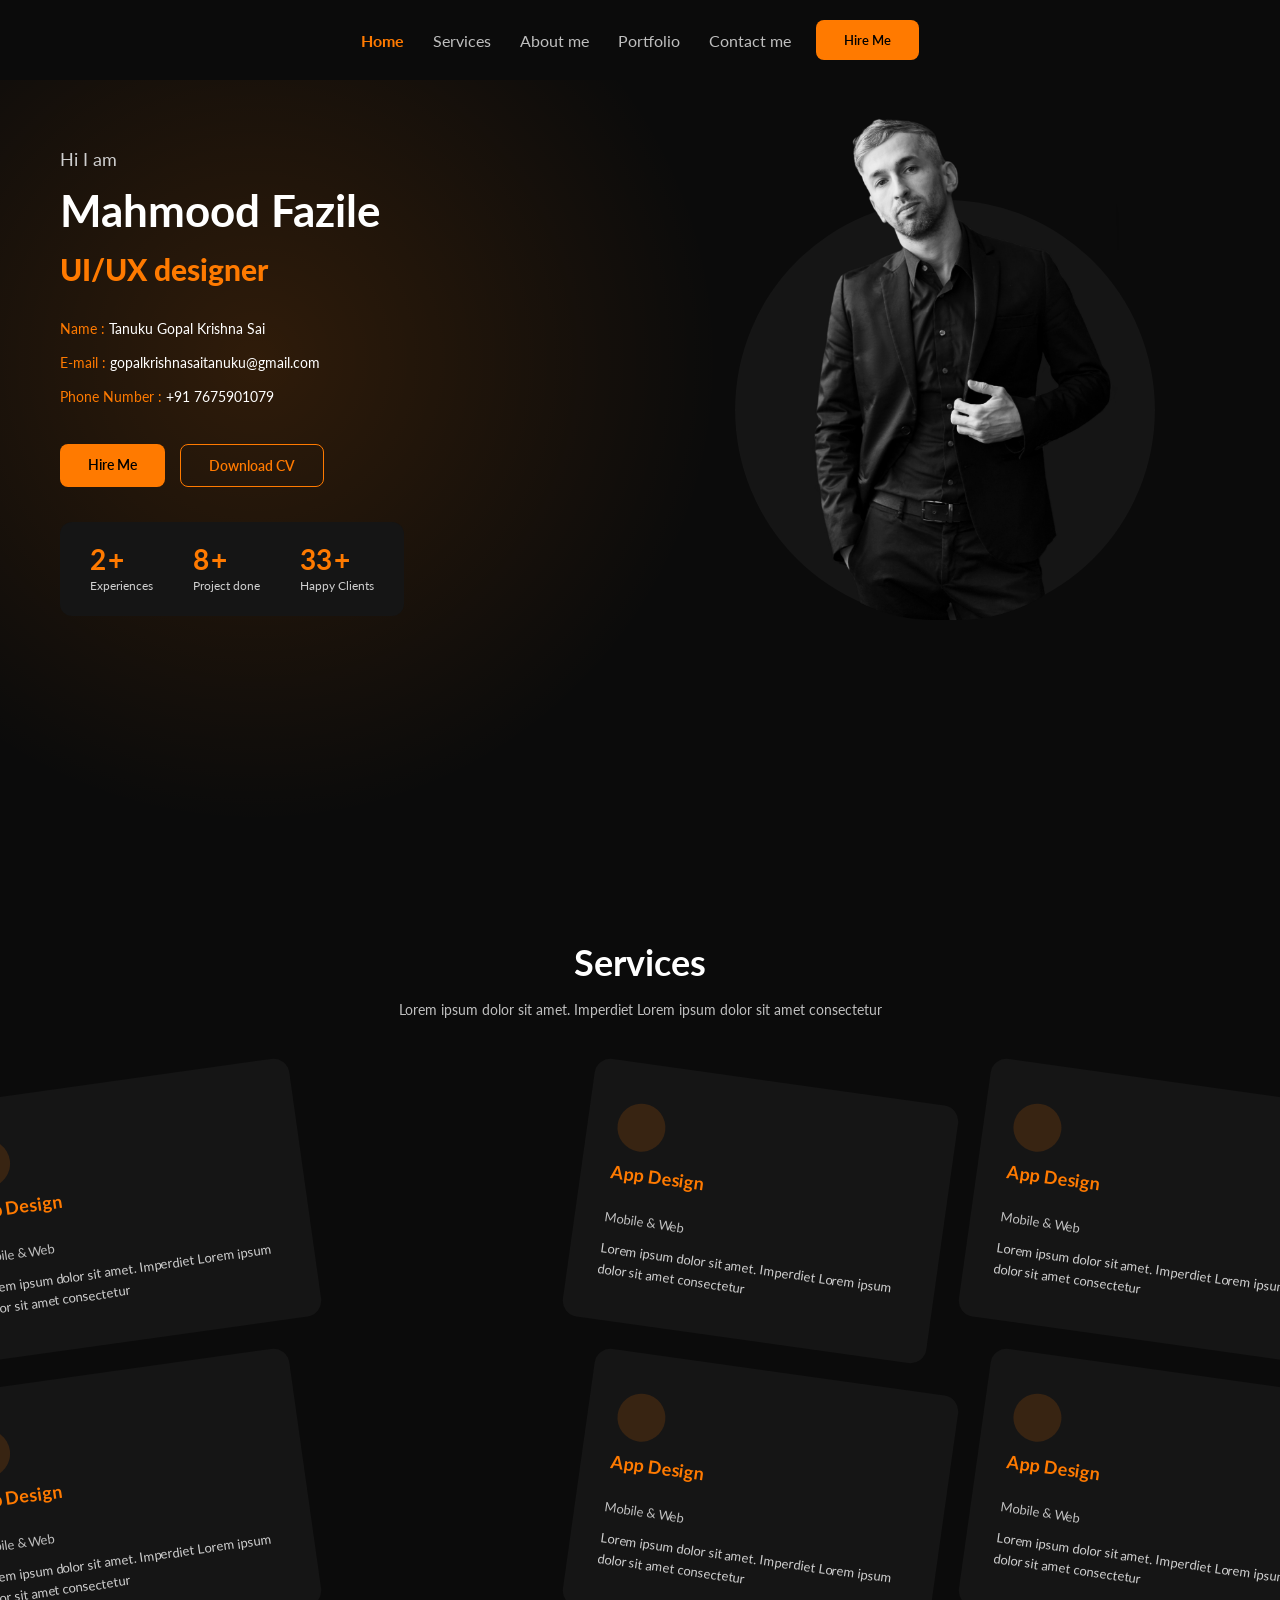
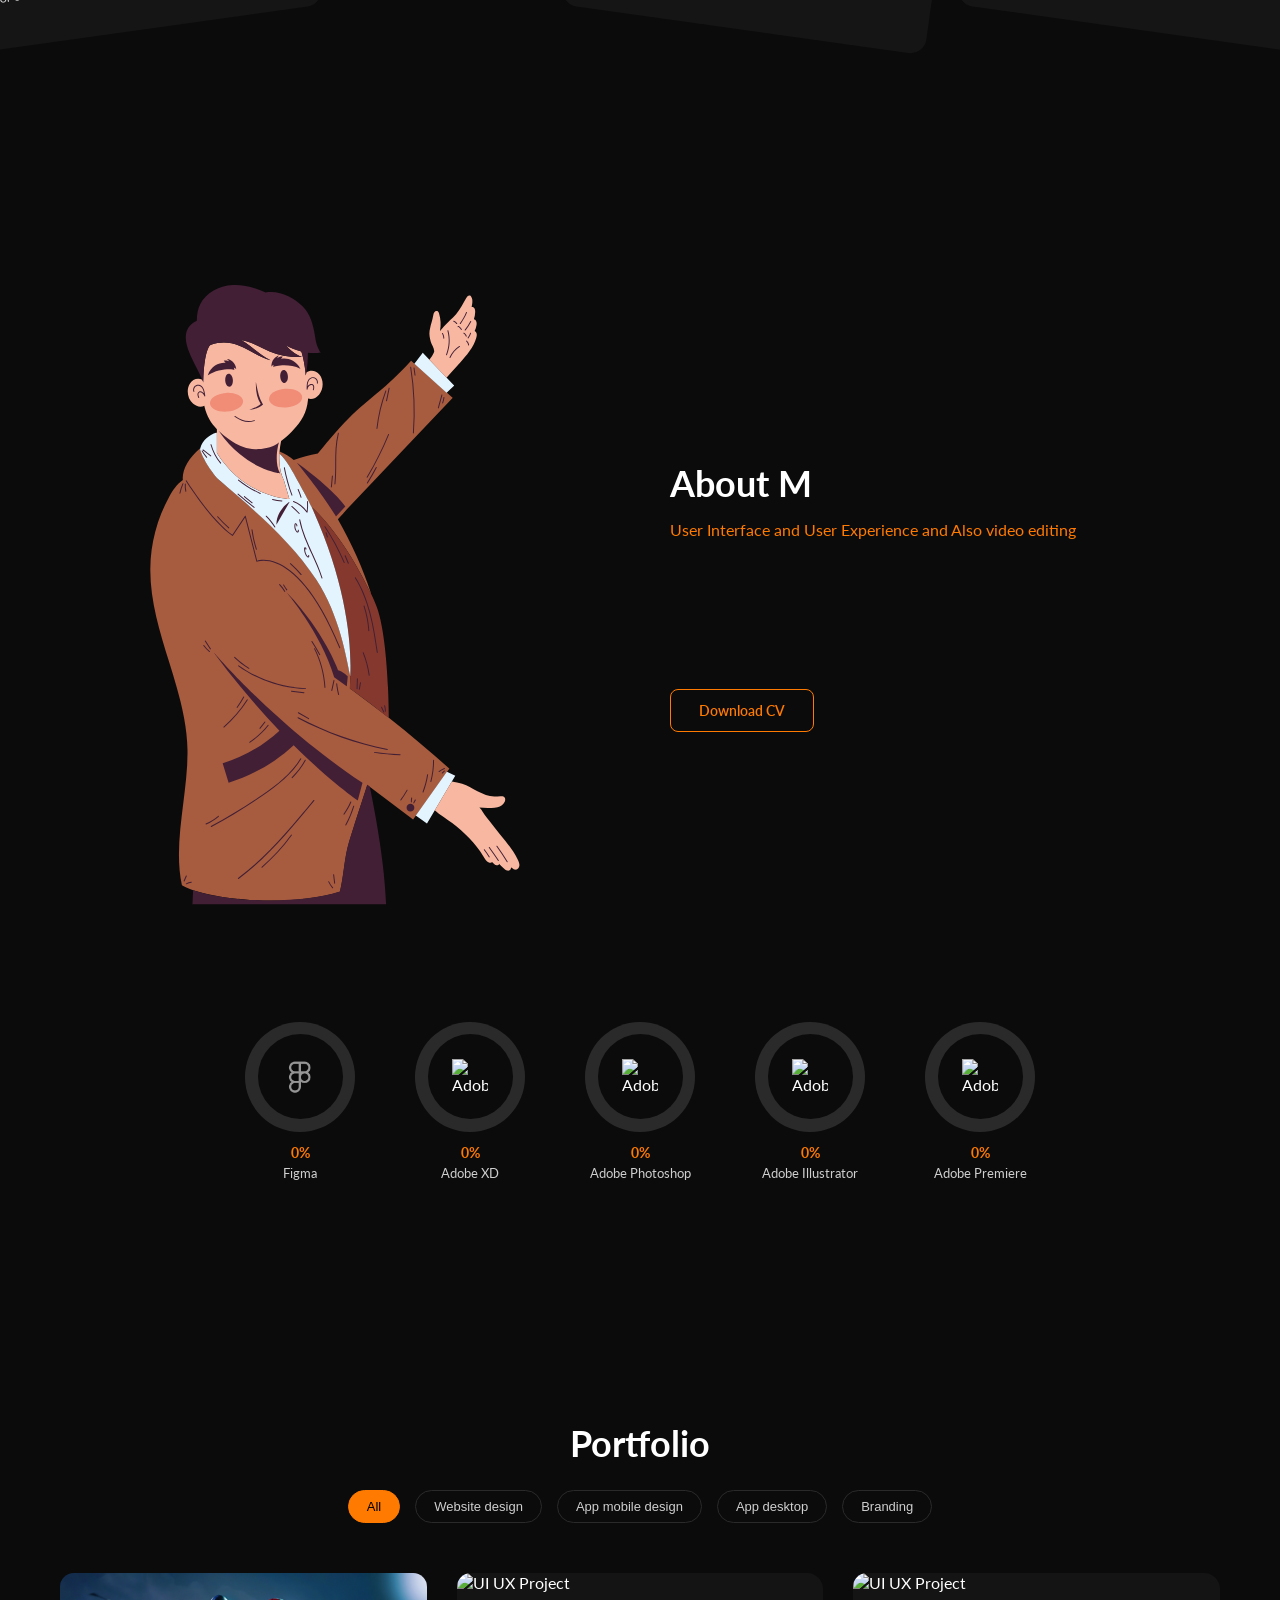
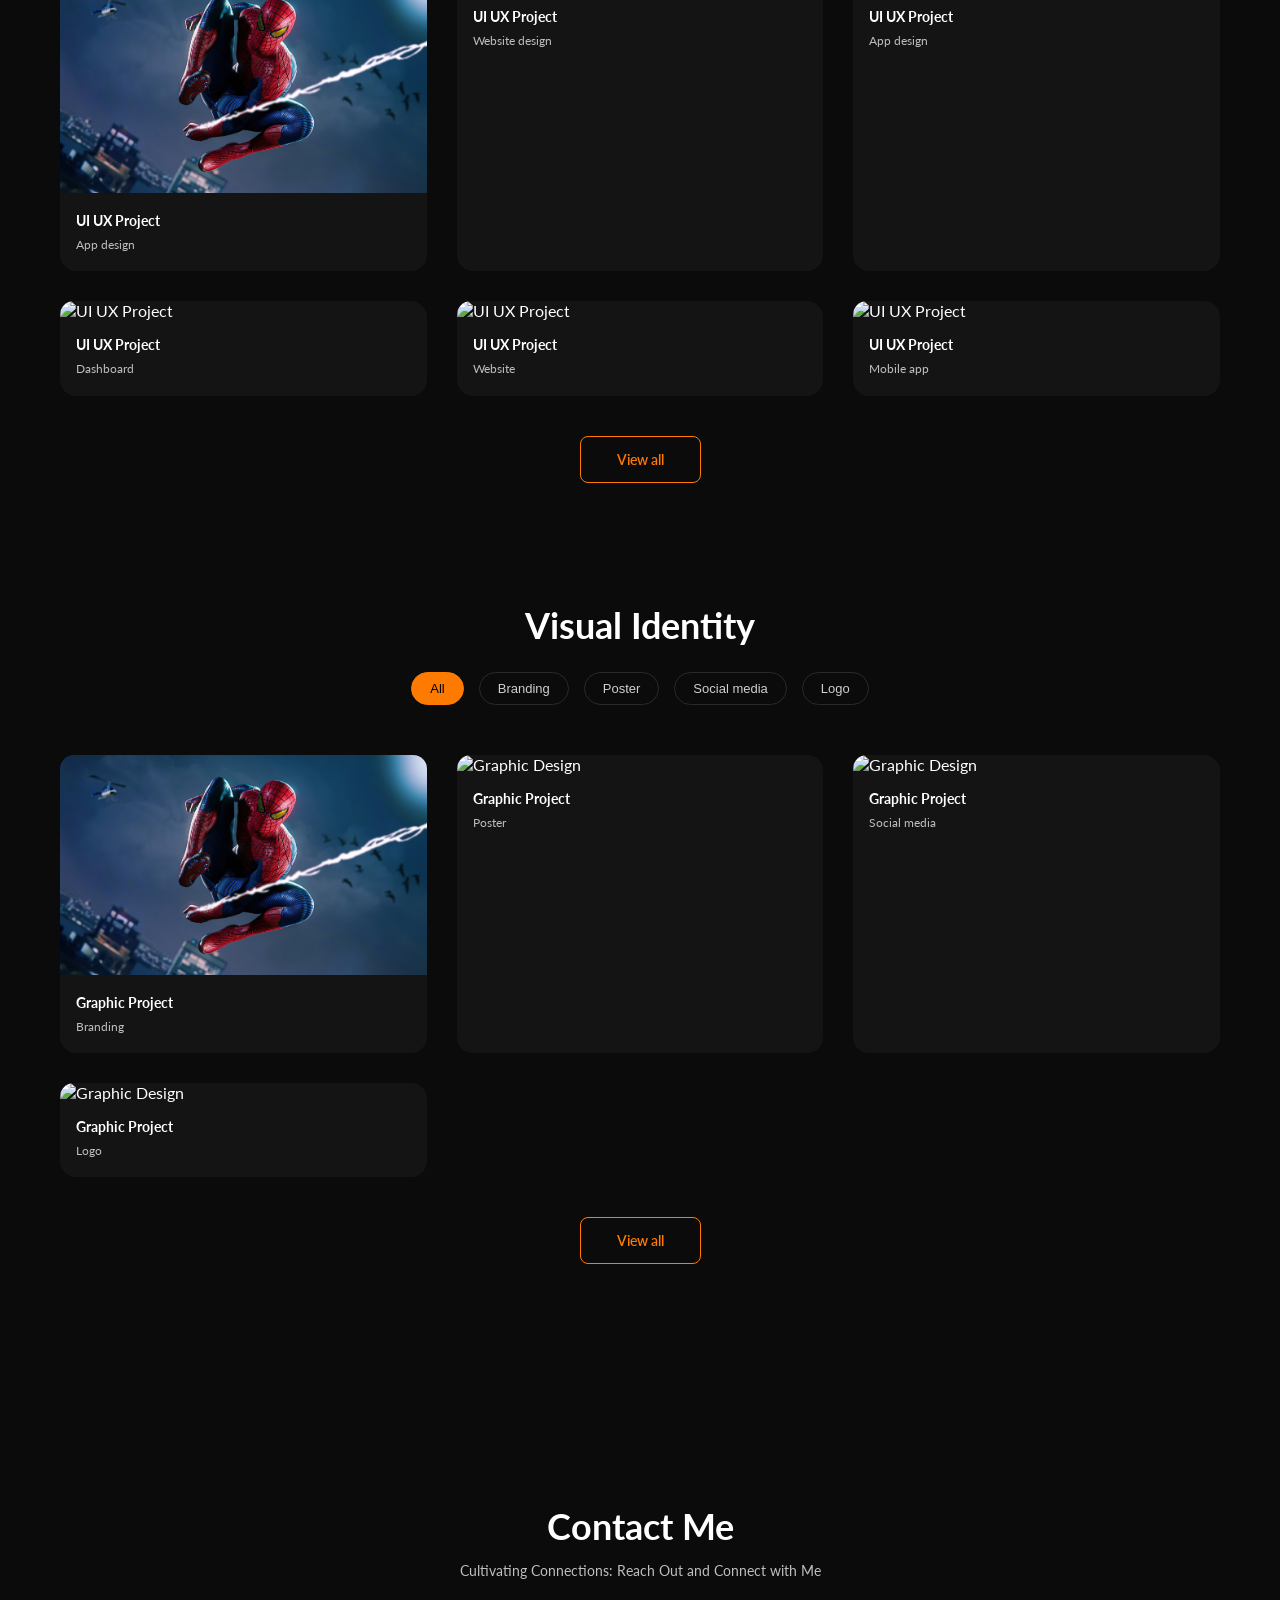
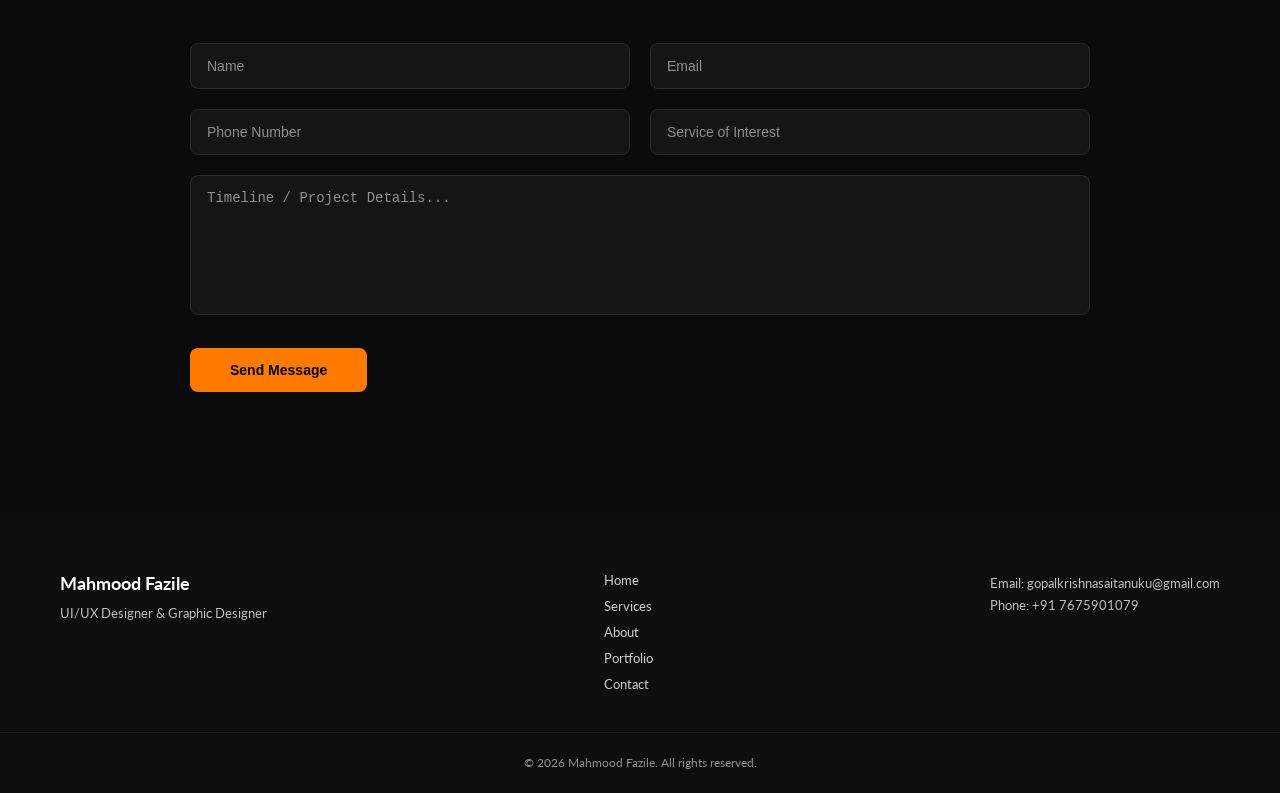
==== index.html @ 8baa6333 "Initial commits" ====
<!DOCTYPE html>
<html lang="en">
<head>
  <meta charset="UTF-8" />
  <meta name="viewport" content="width=device-width, initial-scale=1.0"/>
  <title>Portfolio – Home</title>

  <!-- Google Font -->
  <link href="https://fonts.googleapis.com/css2?family=Lato:wght@300;400;700;900&display=swap" rel="stylesheet">
  

  <link rel="stylesheet" href="css/style.css" />
</head>
<body>

 <!-- ================= HEADER ================= -->
<header class="header">
  <div class="container header-inner">
    <nav class="nav">
      <a class="active" href="index.html">Home</a>
      <a href="#services">Services</a>
      <a href="about.html">About me</a>
      <a href="casestudies.html">Portfolio</a>
      <a href="contact.html">Contact me</a>
    </nav>

    <a href="#contact" class="btn hire-btn">Hire Me</a>
  </div>
</header>

<!-- ================= HERO ================= -->
<section class="hero">
  <div class="container hero-inner">

    <!-- LEFT CONTENT -->
    <div class="hero-left">
      <p class="hero-small">Hi I am</p>
      <h1 class="hero-name split-text">Mahmood Fazile</h1>
      <h2 class="hero-role split-text">UI/UX designer</h2>

      <div class="hero-details hero-slide-left">
        <p><span>Name :</span> Tanuku Gopal Krishna Sai</p>
        <p><span>E-mail :</span> gopalkrishnasaitanuku@gmail.com</p>
        <p><span>Phone Number :</span> +91 7675901079</p>
      </div>

      <div class="hero-buttons hero-slide-left">
        <a href="#contact" class="btn primary-btn">Hire Me</a>
        <a href="#" class="btn outline-btn">Download CV</a>
      </div>

      <div class="hero-stats hero-slide-left">
        <div class="stat">
            <h3 class="count" data-target="5">0</h3><span class="plus">+</span>
          <p>Experiences</p>
        </div>
        <div class="stat">
          <h3 class="count" data-target="20">0</h3><span class="plus">+</span>
          <p>Project done</p>
        </div>
        <div class="stat">
          <h3 class="count" data-target="80">0</h3><span class="plus">+</span>
          <p>Happy Clients</p>
        </div>
      </div>
    </div>

    <!-- RIGHT IMAGE -->
    <div class="hero-right">
      <div class="image-circle hero-circle-zoom">
        <img src="images/profile.png" alt="Hero Image" class="hero-image">
      </div>
    </div>

  </div>
  <div class="hero-cursor-light"></div>
</section>


  <!-- ================= SERVICES ================= -->
<section id="services" class="services">
  <div class="container">

    <div class="services-header">
  <h2 class="services-title">Services</h2>
  <p class="services-subtitle">
    Lorem ipsum dolor sit amet.
    Imperdiet Lorem ipsum dolor sit amet consectetur
  </p>
</div>


    <div class="services-grid">

      <div class="service-card">

  <div class="service-icon">
    <!-- icon will come here later -->
  </div>

  <h3 class="service-title">App Design</h3>
  <h4 class="service-subtitle">Mobile & Web</h4>

  <p class="service-desc">
    Lorem ipsum dolor sit amet.
    Imperdiet Lorem ipsum dolor sit amet consectetur
  </p>

</div>


      <div class="service-card">

  <div class="service-icon">
    <!-- icon will come here later -->
  </div>

  <h3 class="service-title">App Design</h3>
  <h4 class="service-subtitle">Mobile & Web</h4>

  <p class="service-desc">
    Lorem ipsum dolor sit amet.
    Imperdiet Lorem ipsum dolor sit amet consectetur
  </p>

</div>


      <div class="service-card">

  <div class="service-icon">
    <!-- icon will come here later -->
  </div>

  <h3 class="service-title">App Design</h3>
  <h4 class="service-subtitle">Mobile & Web</h4>

  <p class="service-desc">
    Lorem ipsum dolor sit amet.
    Imperdiet Lorem ipsum dolor sit amet consectetur
  </p>

</div>


     <div class="service-card">

  <div class="service-icon">
    <!-- icon will come here later -->
  </div>

  <h3 class="service-title">App Design</h3>
  <h4 class="service-subtitle">Mobile & Web</h4>

  <p class="service-desc">
    Lorem ipsum dolor sit amet.
    Imperdiet Lorem ipsum dolor sit amet consectetur
  </p>

</div>

      <div class="service-card">

  <div class="service-icon">
    <!-- icon will come here later -->
  </div>

  <h3 class="service-title">App Design</h3>
  <h4 class="service-subtitle">Mobile & Web</h4>

  <p class="service-desc">
    Lorem ipsum dolor sit amet.
    Imperdiet Lorem ipsum dolor sit amet consectetur
  </p>

</div>

     <div class="service-card">

  <div class="service-icon">
    <!-- icon will come here later -->
  </div>

  <h3 class="service-title">App Design</h3>
  <h4 class="service-subtitle">Mobile & Web</h4>

  <p class="service-desc">
    Lorem ipsum dolor sit amet.
    Imperdiet Lorem ipsum dolor sit amet consectetur
  </p>

</div>

    </div>

  </div>
</section>
<!-- ================= ABOUT ================= -->
<section class="about">
  <div class="container about-inner">

    <!-- LEFT SVG -->
    <div class="about-image">
  <?xml version="1.0" encoding="utf-8"?>
<!-- Generator: Adobe Illustrator 27.5.0, SVG Export Plug-In . SVG Version: 6.00 Build 0)  -->
<svg version="1.1" id="Capa_1" xmlns="http://www.w3.org/2000/svg" xmlns:xlink="http://www.w3.org/1999/xlink" x="0px" y="0px"
	 viewBox="0 0 1898 2372" style="enable-background:new 0 0 1898 2372;" xml:space="preserve">
	 <style>
  /* Eye blink animation */
  .svg-eye {
    transform-origin: center;
    animation: blink 4s infinite;
  }

  @keyframes blink {
    0%, 95%, 100% {
      transform: scaleY(1);
    }
    97% {
      transform: scaleY(0.1);
    }
  }


</style>
<g id="hand-group" class="svg-hand">
<path style="fill:#A75B3F;" d="M1223.356,388.922l-11.564-10.366l-0.185,0.204c-55.523,60.66-95.026,93.615-133.227,125.486
	c-35.505,29.617-69.037,57.591-113.089,105.528c-20.073,21.846-49.558,57.498-75.634,89.219
	c-27.878,5.744-55.849,13.212-83.135,22.197c-14.255-11.684-30.193-21.233-48.741-29.186l-0.354-0.153l-0.033,0.384
	c-0.19,2.233-0.349,4.461-0.474,6.621l-0.005,0.125l0.087,0.09c13.074,12.924,24.344,27.07,33.506,42.044
	c15.094,24.664,65.823,116.637,77.687,142.566c2.124,4.641,4.352,9.557,6.798,15.035v0.002l0.512-0.226
	c-3.099-7.057-5.278-11.788-6.243-13.858c5.136,4.509,29.808,26.885,63.924,69.572c35.319,44.19,88.266,119.799,139.932,229.062
	l0.517-0.207c-28.101-86.575-66.69-173.109-114.696-257.194c11.02-11.218,21.489-22.777,31.115-34.358l364.546-384.554l0.196-0.207
	L1223.356,388.922z"/>
<path style="fill:#A75B3F;" d="M1134.775,1611.044c-41.131-32.397-83.456-64.489-125.802-95.38
	c-2.854-2.083-5.714-4.162-8.563-6.232c0.855-13.582,1.4-27.634,1.607-41.834c-1.454-6.547-3.078-14.516-4.952-23.747
	c-6.825-33.554-17.137-84.265-34.557-139.633c-20.781-66.055-46.895-123.139-77.617-169.663
	c-85.102-128.869-193.963-222.528-309.22-321.683c-8.982-7.727-18.008-15.494-27.078-23.319
	c-18.188-15.699-58.699-75.906-65.072-105.3c0.24-1.193,0.518-2.418,0.833-3.641l0.207-0.817l-0.653,0.534
	c-18.689,15.209-34.247,33.157-44.999,51.906c-11.586,20.209-16.761,40.222-14.974,57.893
	c-21.238,14.476-35.477,36.994-46.611,57.122c-42.025,76.012-64.718,162.105-65.617,248.971
	c-1.128,109.278,32.03,216.293,64.091,319.787c30.793,99.395,62.632,202.169,64.179,306.989
	c0.866,58.764-6.994,121.745-14.593,182.652c-11.908,95.378-24.218,193.999-4.679,283.142l0.027,0.117l0.098,0.06
	c9.935,6.055,22.965,11.856,38.723,17.246c57.196,19.558,147.052,32.596,240.368,34.873c9.979,0.245,19.861,0.365,29.66,0.365
	c91.736,0,174.849-10.606,236.484-30.371l0.147-0.046l0.038-0.153c6.324-25.811,9.984-52.282,13.531-77.878
	c4.347-31.392,8.84-63.854,18.27-94.686c14.064-45.982,29.202-92.501,43.839-137.487c6.177-18.986,12.567-38.615,18.787-57.942
	l157.772,118.89l0.229,0.172l116.607-164.064l8.002-11.254l0.142-0.201l-0.185-0.166
	C1275.873,1725.892,1205.735,1666.937,1134.775,1611.044z M682.098,2240.242c-31.085-1.193-61.571-3.579-90.435-7.033
	C620.418,2236.622,650.917,2239.021,682.098,2240.242z"/>
<path style="fill:#85392E;" d="M1088.042,1215.179c-4.871-10.977-9.767-21.651-14.673-32.029
	C973.322,971.569,868.452,883.565,868.452,883.565s2.493,5.247,6.796,15.042c111.247,249.224,132.003,451.785,126.494,569.053
	l-0.001-0.002c-0.21,13.971-0.741,27.952-1.622,41.911c2.894,2.1,5.791,4.207,8.688,6.321
	c43.402,31.66,85.319,63.493,125.793,95.372C1134.091,1542.264,1129.284,1308.115,1088.042,1215.179z"/>
<polygon style="fill:#E4F4FE;" points="1335.176,1797.474 1334.964,1797.376 1227.878,1948.047 1227.715,1948.276 1266.21,1975.288 
	1266.455,1975.46 1364.035,1811.212 1364.194,1810.947 "/>
<polygon style="fill:#E4F4FE;" points="1334.136,488.975 1359.869,464.629 1360.075,464.438 1274.892,375.238 1251.878,351.134 
	1222.948,388.96 1222.796,389.164 1333.945,488.804 "/>
<path style="fill:#E4F4FE;" d="M868.452,883.565c-11.868-25.933-62.818-118.263-77.705-142.591
	c-9.418-15.394-20.757-29.453-33.551-42.099c-3.597,60.266,14.744,89.815,14.744,89.815l19.471,67.383
	c0,0-153.026-4.341-249.973-159.167v-69.526l-3.076-0.308c-20.014,6.667-46.662,23.911-54.277,53.473
	c-0.314,1.217-0.598,2.452-0.846,3.711c6.251,28.994,46.53,89.419,65.173,105.511c125.939,108.706,244.57,206.112,336.246,344.94
	c80.837,122.414,104.917,278.191,117.083,332.95l0.001,0.002c5.509-117.268-15.247-319.829-126.494-569.053
	C873.018,893.611,870.756,888.599,868.452,883.565z"/>
<path style="fill:#F7B7A1;" d="M1580.4,2101.537c-15.632-33.524-39.639-60.328-62.446-89c-12.275-15.43-24.444-30.942-36.511-46.536
	c-6.032-7.797-12.039-15.614-18.019-23.45c-2.362-3.094-13.385-21.849-16.678-21.997c9.842,0.444,19.686,0.888,29.531,1.333
	c11.227,0.505,22.671,0.991,33.519-1.958c10.847-2.948,21.199-9.942,25.304-20.406c2.064-5.258,1.977-12.201-2.604-15.505
	c-1.539-1.109-3.403-1.667-5.258-2.039c-8.646-1.741-17.558,0.115-26.371,0.391c-40.771,1.274-74.436-30.374-113.052-43.518
	c-11.635-3.961-23.676-6.211-35.864-7.84l-58.704,98.81c18.008,16.59,40.633,29.316,60.092,44.41
	c41.748,32.38,80.722,69.604,107.964,115.29c4.84,8.114,9.914,17.032,18.636,20.656c2.87,1.193,6.323,1.669,8.972,0.048
	c0.872-0.534,1.551-1.213,2.072-1.992c1.745,1.795,3.512,3.562,5.317,5.294c2.925,2.807,6.14,5.646,10.118,6.44
	c3.71,0.74,8.168-1.064,9.325-4.55c5.601,6.124,11.629,11.857,18.045,17.121c5.055,4.148,12.077,8.159,17.714,4.847
	c3.582-2.104,4.971-6.378,5.071-10.662c1.016,0.899,2.052,1.773,3.116,2.616c4.087,3.244,9.034,6.19,14.203,5.467
	c3.491-0.491,6.392-2.648,8.406-5.554c1.764-2.544,2.85-5.661,3.062-8.739C1585.812,2113.919,1583.193,2107.53,1580.4,2101.537z"/>
</g>
<path style="fill:#F7B7A1;" d="M1333.713,437.239c15.041-17.641,31.105-34.534,46.708-51.665
	c22.474-24.677,47.088-53.176,56.17-85.911c1.328-4.786,2.356-9.868,1.136-14.682c-0.912-3.597-3.418-6.97-6.698-8.48
	c2.984-6.322,5.094-13.058,6.226-19.958c0.33-2.007,0.568-4.079,0.579-6.13c0.02-3.138-0.486-6.223-1.998-8.945
	c-1.554-2.803-4.506-4.952-7.58-5.541c2.78-8.217,4.337-16.847,4.554-25.518c0.157-6.153-1.037-13.427-6.541-16.185
	c-1.797-0.902-3.784-1.119-5.746-0.828c1.125-4.749,1.917-9.576,2.354-14.436c0.681-7.624,0.302-15.947-4.433-21.961
	c-1.053-1.335-2.349-2.551-3.956-3.104c-5.258-1.81-9.824,3.881-12.546,8.729c-10.369,18.477-21.015,38.72-34.485,55.154
	c-7.775,9.486-17.601,18.091-26.607,26.376c-10.588,9.741-20.413,20.311-29.353,31.585l-0.095,0.121
	c3.745-19.994,2.665-40.899-3.278-60.36c-0.864-2.831-1.991-5.848-4.486-7.443c-3.724-2.381-8.965-0.362-11.641,3.157
	c-2.676,3.519-3.467,8.071-4.288,12.414c-1.16,6.149-2.537,12.258-4.125,18.311c-2.916,11.111-6.554,22.081-8.151,33.456
	c-1.74,12.399,0.435,24.077,3.56,35.956c3.065,11.655,11.586,21.33,12.425,33.696c0.381,5.639-7.919,18.861-16.724,30.383
	L1333.713,437.239z"/>
<path style="fill:#F7B7A1;" d="M849.867,419.249c-0.473,2.884-0.982,5.788-1.532,8.708c0,0-2.789-42.679-15.58-81.507
	c-10.138-2.516-20.064-5.807-29.63-9.685c-8.286-3.359-16.339-7.143-24.208-11.242c15.256,16.94,32.92,32.661,55.222,39.914
	c-37.863,1.549-75.9-4.981-110.412-18.952c-25.88-10.477-49.772-25.053-76.422-33.75c-7.556-2.466-15.305-4.436-23.169-5.908
	c10.76,5.719,20.981,12.591,30.47,20.532c22.179,17.001,45.96,37.023,71.115,49.337c-18.571-5.517-36.29-14.201-53.452-23.288
	c-52.141-29.358-93.785-49.927-153.396-29.443c-1.088,1.015-2.133,2.079-3.133,3.194v0.001
	c-21.317,31.413-21.294,125.675-21.294,125.675c-0.984-2.806-2.097-5.698-3.317-8.667c-16.169-7.098-33.999-1.731-43.712,14.823
	c-12.112,20.643-7.017,50.859,11.38,67.491c12.144,10.978,27.048,13.289,39.262,7.656c0.355,1.664,0.728,3.328,1.126,4.991
	c7.392,30.912,21.852,54.75,42.253,75.594v82.182c96.947,154.826,249.973,159.167,249.973,159.167L771.94,788.69
	c0,0-18.341-29.549-14.744-89.815c0.129-2.164,0.287-4.37,0.475-6.613c0.934-11.167,2.613-23.316,5.272-36.454
	c17.074-12.149,30.889-26.155,41.857-37.703c28.592-30.105,46.909-61.684,50.917-104.039c0.161-1.702,0.297-3.402,0.417-5.099
	c12.882,3.869,27.316-0.505,37.806-13.075c15.889-19.041,16.706-49.674,1.824-68.419
	C883.686,412.26,864.981,409.552,849.867,419.249z"/>
<path style="fill:#F18C77;" d="M835.719,503.595c-1.16-16.469-24.006-28.56-52.342-28.56c-2.337,0-4.717,0.085-7.125,0.253
	c-31.534,2.214-56.171,18.523-54.918,36.349c1.16,16.47,24.011,28.56,52.353,28.56c2.337,0,4.712-0.082,7.114-0.251
	C812.334,537.727,836.972,521.421,835.719,503.595z"/>
<path style="fill:#F18C77;" d="M613.485,496.201c-11.221-5.32-25.77-7.678-41.044-6.586c-31.534,2.217-56.171,18.526-54.918,36.349
	c1.16,16.469,24.011,28.562,52.342,28.562c2.342,0,4.717-0.084,7.125-0.253c15.247-1.07,29.349-5.426,39.715-12.261
	c10.409-6.866,15.808-15.421,15.198-24.088C631.292,509.258,624.756,501.545,613.485,496.201z"/>
<path style="fill:#421F35;" d="M1069.077,1848.612l-0.022-0.104l-8.356-6.3l-0.316-0.234l-0.12,0.373
	c-6.259,19.446-12.686,39.203-18.902,58.309c-14.642,44.989-29.78,91.51-43.844,137.498c-9.44,30.875-13.94,63.359-18.292,94.772
	c-3.535,25.534-7.19,51.934-13.482,77.671c-78.068,24.999-183.927,33.469-283.645,29.644c-31.182-1.221-61.68-3.621-90.435-7.033
	c-50.908-6.091-96.764-15.5-131.924-27.524l-0.354-0.12l-2.294,48.603l-0.016,0.291H1125.4l-0.011-0.288
	C1120.078,2117.106,1091.834,1957.972,1069.077,1848.612z"/>
<path style="fill:#421F35;" d="M1209.433,1907.665c-7.353,0-13.34,5.984-13.34,13.34c0,7.353,5.987,13.337,13.34,13.337
	c7.354,0,13.34-5.984,13.34-13.337C1222.774,1913.648,1216.787,1907.665,1209.433,1907.665z"/>
<path style="fill:#421F35;" d="M759.513,767.478l-0.256-0.468c-22.513-40.797-4.679-103.189-3.911-105.825l0.208-0.703l-0.621,0.387
	l-0.12,0.093c-1.519,1.692-15.998,16.677-55.844,21.53c-3.394,0.515-6.869,0.904-10.339,1.157l-0.272,0.019
	c-3.9,0.262-7.828,0.351-11.69,0.283c-1.177,0.017-2.37,0.027-3.584,0.027c-59.156,0-117.266-55.594-123.705-61.94l-2.081-1.879
	l1.345,1.95c20.868,30.267,44.912,56.741,71.456,78.685c21.238,17.556,44.122,32.269,68.008,43.73
	c40.679,19.517,70.579,22.864,70.878,22.897L759.513,767.478z"/>
<path class="svg-eye" style="fill:#421F35;" d="M581.832,423.244c-3.568,0.237-6.754,2.811-8.971,7.25c-2.19,4.388-3.175,10.088-2.778,16.053
	c0.806,12.063,7.119,21.555,14.206,21.555l0.528-0.02c7.299-0.485,12.572-10.938,11.749-23.303
	c-0.398-5.962-2.135-11.483-4.891-15.541C588.891,425.134,585.4,422.977,581.832,423.244z"/>
<path class="svg-eye" style="fill:#421F35;" d="M772.282,410.558l-0.534,0.019c-3.568,0.237-6.755,2.811-8.971,7.25
	c-2.19,4.388-3.176,10.088-2.778,16.053c0.398,5.962,2.135,11.483,4.892,15.541c2.642,3.898,5.926,6.014,9.304,6.014l0.539-0.02
	c3.568-0.236,6.749-2.811,8.966-7.25c2.189-4.388,3.176-10.088,2.778-16.053c-0.398-5.962-2.13-11.48-4.886-15.541
	C778.949,412.674,775.659,410.558,772.282,410.558z"/>
<path style="fill:#421F35;" d="M653.898,548.281l2.402-0.349c19.403-2.808,33.854-8.879,44.193-18.559l0.174-0.166l-1.661-2.394
	c-11.456-17.937-15.977-39.811-20.345-60.967l-0.365-1.738l-0.125-0.763c-0.49-2.895-0.997-5.886-1.623-8.838l-0.474-2.236
	l-0.076,2.285c-1.008,29.965,4.592,54.704,16.635,73.532c-9.854,8.525-22.35,13.789-36.474,19.31L653.898,548.281z"/>
<path style="fill:#421F35;" d="M490.87,444.276c1.28,3.124,2.37,5.954,3.317,8.653l0.539,1.544v-1.637
	c0-0.942,0.218-94.503,21.233-125.503c0.964-1.073,1.994-2.121,3.061-3.121c58.268-20.002,98.463-1.326,153.115,29.442
	c16.565,8.773,34.513,17.668,53.502,23.311l0.207-0.518c-20.901-10.232-40.642-25.629-59.739-40.521
	c-3.737-2.914-7.599-5.926-11.319-8.781c-8.971-7.509-18.694-14.13-28.914-19.7c7.261,1.433,14.43,3.298,21.348,5.553
	c15.644,5.107,30.591,12.365,45.048,19.384c10.164,4.935,20.672,10.036,31.353,14.362c31.174,12.621,65.404,19.193,99.64,19.193
	c3.628,0,7.267-0.073,10.889-0.223l1.552-0.063l-1.477-0.48c-23.461-7.628-41.153-24.488-54.068-38.691
	c7.849,4.039,15.345,7.496,22.862,10.543c9.789,3.971,19.719,7.22,29.518,9.66c12.594,38.31,15.492,80.863,15.519,81.291
	l0.142,2.201l0.409-2.168c0.561-2.971,1.078-5.905,1.536-8.713c3.601-21.944,5.414-44.931,5.393-68.332
	c15.492,1.882,30.526,1.623,44.705-0.76l-0.043-0.274l0.002-0.001h-0.002l-0.044-0.275h-0.006l-0.147,0.014
	c-3.562,0-11.531-19.92-13.509-25.664c-3.312-9.655-4.979-19.629-6.286-28.971c-2.844-20.225-8.067-41.431-14.713-59.712
	c-5.954-16.385-15.933-31.695-29.654-45.501c-12.31-12.384-27.655-23.412-44.383-31.891c-27.389-13.885-56.471-19.046-81.931-14.536
	c-38.293-17.559-72.643-26.144-104.711-26.144c-2.745,0-5.474,0.062-8.182,0.188c-49.64,2.296-93.887,28.374-112.718,66.436
	c-7.936,16.053-12.076,36.235-11.668,56.849c-18.318,8.767-29.785,20.569-35.058,36.08c-12.153,35.777,12.332,83.862,33.941,126.284
	C478.619,417.794,485.695,431.685,490.87,444.276z"/>
<path style="fill:#421F35;" d="M755.368,360.972l1.013-0.964l-1.302,0.501c-6.291,2.424-11.112,4.965-15.704,10.129
	c-7.719,8.683-9.516,16.745-10.001,27.737l-0.049,1.081l0.567-0.923c1.04-1.705,2.789-2.835,4.472-3.927
	c0.904-0.583,1.825-1.182,2.658-1.871c-0.632,2.321-0.921,4.867-0.888,7.752l0.006,0.823l0.496-0.659
	c3.394-4.548,55.512-13.959,92.454,5.831l0.785,0.422l-0.403-0.795c-16.069-31.501-48.414-38.509-66.87-33.522l0.033-0.044
	c1.863-2.326,3.971-4.965,5.354-7.648l0.169-0.321l-0.354-0.079c-4.096-0.888-14.304,1.449-18.286,5.474
	c0.349-0.809,0.73-1.618,1.139-2.41C751.653,365.657,753.277,362.968,755.368,360.972z"/>
<path style="fill:#421F35;" d="M510.071,428.563l-0.294,0.842l0.719-0.526c33.81-24.768,86.719-22.739,90.733-18.711l0.577,0.583
	l-0.104-0.814c-0.37-2.851-1.018-5.332-1.966-7.552c0.92,0.57,1.917,1.032,2.892,1.484c1.825,0.845,3.71,1.719,4.984,3.26
	l0.686,0.833l-0.201-1.062c-2.021-10.81-4.919-18.542-13.781-26.062c-5.267-4.472-10.399-6.313-16.968-7.833l-1.367-0.316
	l1.138,0.814c2.364,1.691,4.347,4.121,5.589,5.864c0.518,0.722,1.014,1.47,1.465,2.225c-4.505-3.424-14.958-4.312-18.869-2.863
	l-0.337,0.128l0.207,0.294c1.754,2.465,4.216,4.788,6.384,6.836l0.033,0.027C552.613,383.684,521.581,395.115,510.071,428.563z"/>
<path style="fill:#421F35;" d="M1027.776,1895.822l15.9-60.278l0.048-0.194l-0.168-0.109
	c-153.561-101.416-284.272-217.786-366.883-297.552c-89.514-86.425-143.397-149.68-143.931-150.309l-0.436,0.346
	c70.677,95.244,146.371,185.256,224.958,267.521c-55.681,51.462-123.352,90.339-195.728,112.441l-0.267,0.082l20.372,66.706
	l0.082,0.267l0.267-0.081c83.097-25.378,160.67-70.133,224.347-129.422c128.924,127.736,220.208,189.752,221.112,190.366
	L1027.776,1895.822z"/>
<path style="fill:#421F35;" d="M919.132,1362.138c-25.743-46.061-70.236-115.186-136.021-182.93l-0.414,0.373
	c0.299,0.354,30.466,36.009,65.513,89.546c32.345,49.409,75.579,124.585,97.88,202.14l0.027,0.095l43.213,30.752l0.398,0.281
	l3.323-34.706l0.011-0.139l-0.103-0.095c-0.191-0.177-19.463-17.633-33.364-20.871
	C958.684,1444.107,946.107,1410.406,919.132,1362.138z"/>
<path style="fill:#421F35;" d="M792.191,865.993l-0.92,0.556c-0.114,0.068-11.096,6.771-21.99,19.585
	c-10.061,11.828-22.116,31.438-22.394,57.674l-0.011,1.068l44.776-77.949L792.191,865.993z"/>
<path style="fill:#421F35;" d="M816.998,730.669l1.471,1.735c0.795,0.937,79.981,94.709,133.706,183.131l0.19,0.313l32.144-34.151
	l0.153-0.161l-0.12-0.185c-0.386-0.577-39.879-58.789-165.698-149.353L816.998,730.669z"/>
<path style="fill:#421F35;" d="M604.449,569.544l-1.225-0.283l-1.106,0.687l-0.283,1.247l0.692,1.087
	c17.54,12.354,32.781,18.109,47.957,18.109c6.815,0,13.52-1.157,20.509-3.538c0.871-0.302,1.335-1.256,1.04-2.124
	c-0.3-0.872-1.22-1.354-2.124-1.046h-0.006C648.756,590.887,628.564,586.529,604.449,569.544z"/>
<path style="fill:#421F35;" d="M481.049,488.351c2.908-1.669,6.721-0.34,9.315,1.438c3.731,2.557,6.515,6.539,7.642,10.927h0.005
	c0.223,0.877,1.068,1.408,1.966,1.218c0.877-0.188,1.449-1.03,1.302-1.915c-0.305-1.811-0.566-3.644-0.822-5.417l-0.011-0.071
	c-0.806-5.572-1.639-11.335-3.742-16.736c-3.344-8.566-9.62-14.479-16.788-15.824c-6.084-1.149-12.577,1.174-16.565,5.908
	c-3.993,4.731-5.18,11.532-3.029,17.328l0.877,0.942l1.275,0.046l0.937-0.866l0.048-1.285c-1.716-4.611-0.729-10.241,2.452-14.008
	c3.171-3.766,8.509-5.697,13.395-4.774c6.024,1.13,11.363,6.272,14.272,13.748c1.492,3.813,2.309,7.921,2.936,11.85
	c-1.258-1.467-2.685-2.753-4.254-3.826c-3.426-2.358-8.595-4.017-12.86-1.59c-3.258,1.846-5.257,5.918-5.088,10.371
	c0.141,3.789,1.645,7.332,2.974,10.459c0.267,0.613,0.861,1.011,1.58,1.011h0.016l0.599-0.128c0.85-0.359,1.247-1.343,0.888-2.198
	c-1.275-2.999-2.593-6.101-2.713-9.268C477.535,492.47,478.864,489.591,481.049,488.351z"/>
<path style="fill:#421F35;" d="M886.672,457.093l1.052,0.738c0.92,0.199,1.787-0.36,1.999-1.261
	c1.361-6.036-0.719-12.621-5.306-16.777c-4.57-4.154-11.325-5.575-17.208-3.65c-6.923,2.28-12.354,8.977-14.533,17.91
	c-1.368,5.619-1.427,11.423-1.487,17.039v0.095c-0.017,1.803-0.033,3.669-0.098,5.496c-0.033,0.899,0.643,1.659,1.519,1.724
	l1.171-0.278l0.643-1.188c0.539-4.499,2.778-8.814,6.133-11.842c2.332-2.113,5.922-3.927,9.042-2.664
	c2.321,0.937,4.026,3.614,4.336,6.823c0.305,3.159-0.588,6.392-1.455,9.549c-0.245,0.888,0.283,1.811,1.204,2.067l0.408,0.049
	c0.752,0,1.416-0.504,1.618-1.239c0.899-3.263,1.918-6.964,1.558-10.747c-0.43-4.434-2.947-8.206-6.416-9.606
	c-4.576-1.833-9.462,0.501-12.534,3.285c-1.416,1.269-2.664,2.734-3.72,4.366c0.098-3.968,0.359-8.141,1.334-12.139
	c1.465-6.022,5.469-13.264,12.322-15.525c4.674-1.544,10.263-0.357,13.917,2.952c3.645,3.307,5.366,8.756,4.282,13.561
	L886.672,457.093z"/>
<path style="fill:#421F35;" d="M594.323,982.895l1.263,0.288l0.997-0.661l42.166-63.084l38.925,151.903l0.866,1.108l1.34,0.046
	l0.06-0.025c0.267-0.106,26.909-10.897,68.759,6.49c52.789,21.917,132.982,90.194,215.251,290.997
	c0.256,0.626,0.861,1.035,1.585,1.032h0.016l0.577-0.117c0.855-0.349,1.264-1.327,0.915-2.184
	c-82.699-201.864-163.683-270.656-217.054-292.821c-37.107-15.402-62.261-9.494-69.528-7.136l-39.399-153.754
	c-0.163-0.64-0.692-1.125-1.345-1.237c-0.643-0.103-1.307,0.185-1.673,0.722l-43.223,64.71
	c-36.572-25.629-77.328-74.749-105.103-111.482c-30.88-40.84-52.653-75.248-52.865-75.585c-0.496-0.782-1.514-1.018-2.31-0.52
	c-0.779,0.493-1.013,1.526-0.523,2.307C437.64,799.6,523.477,934.252,594.323,982.895z"/>
<path style="fill:#421F35;" d="M500.402,1344.745l-0.719,1.06l0.24,1.255l17.942,27.178l1.368,0.774l0.882-0.264l0.071-0.032
	l0.719-1.062l-0.24-1.256l-17.943-27.179v-0.003C502.205,1344.443,501.159,1344.233,500.402,1344.745z"/>
<path style="fill:#421F35;" d="M496.371,1359.559l-1.236,0.289l-0.681,1.087l0.283,1.247c5.73,8.046,12.566,15.214,20.318,21.307
	l1.051,0.381l1.199-0.586l0.098-0.077l0.349-1.228l-0.626-1.124c-7.506-5.894-14.113-12.831-19.653-20.615L496.371,1359.559z"/>
<path style="fill:#421F35;" d="M756.79,1149.965l-0.005,0.003c-0.659,0.64-0.675,1.7-0.039,2.364
	c6.777,7.019,12.703,14.869,17.622,23.328l0.038,0.065l1.368,0.79l0.812-0.218l0.071-0.027c0.795-0.466,1.068-1.49,0.599-2.287
	c-5.044-8.694-11.134-16.758-18.101-23.973C758.528,1149.347,757.46,1149.325,756.79,1149.965z"/>
<path style="fill:#421F35;" d="M772.892,1151.464l-0.992-0.814l-1.269,0.125c-0.812,0.431-1.122,1.446-0.692,2.263
	c3.274,6.142,7.108,12.038,11.406,17.526l1.302,0.664l0.969-0.335l0.082-0.044c0.724-0.569,0.85-1.624,0.283-2.35
	C779.815,1163.18,776.084,1157.447,772.892,1151.464z"/>
<path style="fill:#421F35;" d="M616.057,1429.757l-1.089,0.678c-0.534,0.752-0.36,1.798,0.386,2.332
	c67.109,48.036,149.481,76.143,232.001,79.139c0.904,0,1.639-0.708,1.672-1.61c0.032-0.92-0.692-1.7-1.613-1.735
	c-81.811-2.974-163.535-30.855-230.11-78.513L616.057,1429.757z"/>
<path style="fill:#421F35;" d="M912.655,1506.216c0.049,0.885,0.784,1.577,1.683,1.577l0.081-0.003
	c0.915-0.052,1.629-0.842,1.58-1.762c-2.593-46.516-15.105-93.076-36.174-134.646c-0.403-0.814-1.411-1.141-2.245-0.741
	l-0.006,0.003l-0.833,0.972l0.098,1.275C897.708,1414.058,910.09,1460.16,912.655,1506.216z"/>
<path style="fill:#421F35;" d="M945.731,1480.799c-0.937-0.196-1.798,0.376-1.988,1.275l-7.544,34.469
	c-0.196,0.905,0.376,1.798,1.302,1.999l0.332,0.033c0.779,0,1.47-0.553,1.634-1.313l7.545-34.469
	c0.196-0.904-0.376-1.798-1.275-1.994H945.731z"/>
<path style="fill:#421F35;" d="M955.911,1491.882l-1.209-0.322c-0.915,0.093-1.591,0.915-1.498,1.833
	c1.291,12.776,3.563,25.533,6.744,37.923c0.196,0.741,0.861,1.255,1.623,1.255h0.017l0.403-0.052l1.024-0.768l0.18-1.266
	c-3.148-12.253-5.387-24.847-6.656-37.433L955.911,1491.882z"/>
<path style="fill:#421F35;" d="M1326.031,1784.526c-6.749,2.773-13.177,6.346-19.103,10.628c-0.746,0.539-0.915,1.585-0.381,2.337
	l1.34,0.714l0.927-0.3l0.076-0.038c5.703-4.121,11.896-7.566,18.411-10.241l0.91-0.91v-1.274
	C1327.855,1784.591,1326.875,1784.164,1326.031,1784.526z"/>
<path style="fill:#421F35;" d="M1324.995,1793.65l-7,7.002c-0.653,0.651-0.653,1.713,0,2.364l1.182,0.515l1.094-0.452l7.087-7.065
	c0.654-0.651,0.654-1.714,0-2.365C1326.706,1792.996,1325.649,1792.996,1324.995,1793.65z"/>
<path style="fill:#421F35;" d="M1289.153,1755.996c-0.92,0-1.672,0.749-1.672,1.672c0.022,24.561-3.126,49.052-9.358,72.796v0.003
	c-0.229,0.894,0.311,1.811,1.231,2.048l0.392,0.046c0.757,0,1.422-0.512,1.623-1.247c6.297-24.036,9.479-48.812,9.456-73.646
	C1290.825,1756.745,1290.074,1755.996,1289.153,1755.996z"/>
<path style="fill:#421F35;" d="M1214.974,1886.51l-1.073-0.681l-1.237,0.24l-0.702,1.12c-0.817,4.695-1.188,9.516-1.101,14.323
	c0.016,0.905,0.768,1.64,1.672,1.64h0.027h0.005l1.177-0.512l0.463-1.193c-0.087-4.573,0.267-9.179,1.046-13.689L1214.974,1886.51z"
	/>
<path style="fill:#421F35;" d="M1226.767,1892.99c-0.828-0.406-1.819-0.109-2.25,0.716l-5.338,10.257
	c-0.425,0.82-0.109,1.833,0.708,2.258l0.817,0.21l1.405-0.85l5.371-10.333l0.114-1.28L1226.767,1892.99z"/>
<path style="fill:#421F35;" d="M1198.73,1859.043l-1.269-0.134l-0.997,0.807c-6.39,11.766-13.705,23.164-21.74,33.873
	c-0.556,0.739-0.403,1.789,0.332,2.345l1.029,0.354l1.22-0.607l0.098-0.084c8.133-10.848,15.535-22.385,22.001-34.285
	C1199.841,1860.5,1199.542,1859.484,1198.73,1859.043z"/>
<path style="fill:#421F35;" d="M1268.862,1805.576l-1.236,0.275l-0.671,1.131c-3.056,20.272-8.318,40.262-15.639,59.41l0.033,1.275
	l0.986,0.901l0.544,0.095c0.687,0,1.318-0.431,1.563-1.073c7.408-19.389,12.736-39.612,15.824-60.113l-0.311-1.242
	L1268.862,1805.576z"/>
<path style="fill:#421F35;" d="M894.957,1393.887l1.384,0.817l0.79-0.204l0.065-0.025c0.806-0.447,1.1-1.465,0.654-2.277
	c-8.519-15.369-17.632-30.78-27.089-45.8c-0.485-0.773-1.52-1.01-2.304-0.523l-0.741,1.043l0.212,1.266
	c9.369,14.876,18.45,30.232,26.991,45.637L894.957,1393.887z"/>
<path style="fill:#421F35;" d="M652.771,1438.905c-17.535-10.848-34.001-23.562-48.943-37.795l-1.155-0.46l-0.044,0.003
	l-1.165,0.518l-0.464,1.195l0.518,1.171c15.1,14.38,31.752,27.236,49.488,38.212l0.915,0.272l1.356-0.755l0.039-0.06
	C653.8,1440.42,653.555,1439.387,652.771,1438.905z"/>
<path style="fill:#421F35;" d="M841.957,1526.139c0.855,0,1.568-0.64,1.661-1.485c0.104-0.917-0.556-1.745-1.47-1.852l-43.093-4.862
	c-1.019-0.076-1.743,0.52-1.847,1.476c-0.103,0.918,0.556,1.746,1.471,1.852l43.103,4.862L841.957,1526.139z"/>
<path style="fill:#421F35;" d="M652.804,1695.274l0.239,1.256l1.367,0.774l0.882-0.264l0.071-0.035
	c24.54-16.219,46.171-36.164,64.299-59.279l0.349-1.228l-0.626-1.125l-1.242-0.344l-1.106,0.629
	c-17.921,22.84-39.291,42.543-63.514,58.557L652.804,1695.274z"/>
<path style="fill:#421F35;" d="M688.989,1648.529l1.056,0.387l1.193-0.58l17.256-21.685l0.354-1.234l-0.621-1.117
	c-0.741-0.577-1.787-0.45-2.348,0.269l-17.159,21.609l-0.354,1.234L688.989,1648.529z"/>
<path style="fill:#421F35;" d="M948.59,805.41l0.164,0.008c0.861,0,1.574-0.643,1.667-1.495c2.609-24.556,2.675-47.943,2.74-70.56
	h-0.278l0.278-0.12c0.104-34.87,0.201-67.806,8.988-103.727c0.212-0.896-0.338-1.803-1.231-2.024
	c-0.936-0.207-1.803,0.327-2.026,1.228c-8.874,36.33-8.972,69.478-9.075,104.575v0.06c-0.065,22.532-0.136,45.83-2.729,70.214
	l0.365,1.228L948.59,805.41z"/>
<path style="fill:#421F35;" d="M936.34,816.217l0.142,0.005c0.871,0,1.59-0.654,1.667-1.52l3.535-38.068
	c0.087-0.918-0.594-1.735-1.514-1.819l-0.136-0.006c-0.877,0-1.601,0.645-1.683,1.52l-3.535,38.068l0.376,1.22L936.34,816.217z"/>
<path style="fill:#421F35;" d="M1093.605,614.418l0.185,0.008c0.855,0,1.569-0.64,1.662-1.487
	c4.946-44.27,15.263-87.876,30.662-129.61c0.322-0.866-0.125-1.827-0.986-2.149c-0.882-0.321-1.83,0.109-2.152,0.991
	c-15.502,42.022-25.885,85.894-30.847,130.395l0.354,1.231L1093.605,614.418z"/>
<path style="fill:#421F35;" d="M1126.424,518.872l0.338,0.036c0.79,0,1.481-0.561,1.639-1.332l9.102-43.858
	c0.185-0.904-0.397-1.789-1.296-1.975l-1.258,0.223l-0.725,1.073l-9.102,43.858C1124.937,517.802,1125.52,518.687,1126.424,518.872z
	"/>
<path style="fill:#421F35;" d="M1217.882,627.709l0.398,1.22l1.144,0.574l0.125,0.006c0.872,0,1.601-0.678,1.667-1.544
	c5.834-75.707,2.669-152.129-9.413-227.139c-0.158-0.939-0.959-1.547-1.923-1.383c-0.91,0.145-1.531,1.002-1.389,1.914
	C1220.535,476.093,1223.695,552.247,1217.882,627.709z"/>
<path style="fill:#421F35;" d="M1223.531,429.108c0.114,0.823,0.828,1.444,1.678,1.444h0.005l0.208-0.016
	c0.915-0.125,1.552-0.972,1.432-1.885l-3.492-25.152c-0.125-0.918-0.948-1.531-1.89-1.424c-0.915,0.125-1.553,0.972-1.433,1.887
	L1223.531,429.108z"/>
<path style="fill:#421F35;" d="M1307.233,542.109l12.256-44.512c0.245-0.89-0.283-1.813-1.176-2.059
	c-0.904-0.245-1.808,0.286-2.048,1.171l-12.256,44.512c-0.245,0.89,0.283,1.813,1.204,2.067l0.409,0.049
	C1306.372,543.338,1307.036,542.834,1307.233,542.109z"/>
<path style="fill:#421F35;" d="M1325.257,504.091l-0.229-0.013c-0.833,0-1.536,0.596-1.662,1.444
	c-0.849,6.212-2.326,12.376-4.374,18.327l0.076,1.277l1.002,0.861l0.501,0.079c0.708,0,1.345-0.452,1.58-1.128
	c2.124-6.15,3.65-12.529,4.537-18.959c0.125-0.915-0.517-1.762-1.432-1.885V504.091z"/>
<path style="fill:#421F35;" d="M1059.075,782.234l0.899,0.259l1.362-0.771l0.038-0.062c28.336-47.24,53.301-97.074,74.212-148.12
	c0.349-0.855-0.06-1.833-0.915-2.181c-0.871-0.351-1.825,0.052-2.179,0.915c-20.852,50.898-45.745,100.579-73.994,147.667
	C1058.024,780.731,1058.286,781.761,1059.075,782.234z"/>
<path style="fill:#421F35;" d="M1091.012,745.417l-0.997,0.817c-9.664,18.175-20.019,36.276-30.771,53.805l-0.202,1.267l0.752,1.035
	l0.91,0.27l1.356-0.758l0.039-0.06c10.785-17.581,21.168-35.744,30.869-53.99c0.43-0.814,0.119-1.827-0.692-2.261L1091.012,745.417z
	"/>
<path style="fill:#421F35;" d="M425.106,801.12l-1.275-0.046l-0.937,0.882c-4.875,10.807-8.492,22.186-10.736,33.822
	c-0.18,0.904,0.414,1.787,1.345,1.966l0.294,0.025c0.801,0,1.493-0.569,1.64-1.357c2.206-11.379,5.736-22.507,10.508-33.078
	C426.32,802.496,425.945,801.501,425.106,801.12z"/>
<path style="fill:#421F35;" d="M434.328,831.278h0.005l0.365-0.049c0.893-0.218,1.444-1.125,1.231-2.021
	c-2.005-8.135-2.615-16.464-1.82-24.757c0.087-0.918-0.593-1.738-1.503-1.825l-1.209,0.351l-0.621,1.155
	c-0.828,8.672-0.191,17.377,1.895,25.874C432.857,830.756,433.527,831.278,434.328,831.278z"/>
<path style="fill:#421F35;" d="M676.15,1029.956c0.223,0.686,0.861,1.149,1.623,1.149h0.011l0.474-0.079l0.975-0.831l0.098-1.28
	c-7.092-21.762-12.174-44.302-15.099-67.003l-0.67-1.13l-1.209-0.313c-0.91,0.119-1.558,0.958-1.443,1.877
	C663.872,985.286,669.003,1008.034,676.15,1029.956z"/>
<path style="fill:#421F35;" d="M581.276,956.863l1.122,0.449l1.144-0.514l0.093-0.069c0.615-0.692,0.556-1.751-0.136-2.361
	c-13.493-12.022-26.354-24.981-38.234-38.514c-0.6-0.683-1.651-0.76-2.359-0.152l-0.567,1.149l0.419,1.215
	C554.722,931.7,567.68,944.754,581.276,956.863z"/>
<path style="fill:#421F35;" d="M794.032,1080.187c12.97,11.76,25.389,24.433,36.916,37.667l1.253,0.599l1.024-0.384l0.087-0.052
	l0.572-1.147l-0.408-1.212c-11.597-13.313-24.115-26.081-37.199-37.95c-0.676-0.615-1.732-0.553-2.364,0.111v0.003l-0.43,1.207
	L794.032,1080.187z"/>
<path style="fill:#421F35;" d="M805.101,862.793l-0.877,0.926l0.033,1.277l0.931,0.888c18.461,7.125,34.846,20.002,46.143,36.256
	l1.318,0.727l0.436-0.049c0.67-0.158,1.166-0.7,1.274-1.38c1.847-12.183,2.353-24.602,1.498-36.907
	c-0.06-0.907-0.779-1.556-1.737-1.556h-0.049c-0.915,0.066-1.612,0.866-1.547,1.784c0.736,10.654,0.431,21.445-0.91,32.084
	c-11.505-15.165-27.541-27.258-45.222-34.083L805.101,862.793z"/>
<path style="fill:#421F35;" d="M826.464,907.253l0.088-0.054l0.534-1.163l-0.441-1.199c-7.991-8.65-16.619-16.968-25.646-24.727
	l-1.215-0.398l-1.143,0.575c-0.6,0.702-0.518,1.759,0.18,2.361c8.901,7.651,17.437,15.879,25.362,24.458l1.225,0.561
	L826.464,907.253z"/>
<path style="fill:#421F35;" d="M868.43,1045.369c12.371,27.083,25.16,55.09,34.17,83.788c0.218,0.7,0.855,1.171,1.629,1.171h0.011
	l0.457-0.074l0.986-0.822l0.109-1.275c-9.064-28.878-21.887-56.961-34.29-84.12l-0.082-0.177
	c-17.017-37.254-34.612-75.776-42.477-116.442c-0.175-0.918-1.008-1.504-1.961-1.327c-0.904,0.174-1.498,1.057-1.318,1.958
	c7.931,41.056,25.607,79.755,42.722,117.231L868.43,1045.369z"/>
<path style="fill:#421F35;" d="M816.317,949.943l1.15,0.569c0.506,0.036,0.899-0.106,1.225-0.389l0.556-1.169
	c0.207-2.999-0.969-6.033-3.154-8.119c-1.384-1.313-2.952-1.773-4.336-1.277c-1.378,0.504-2.244,1.803-2.565,3.854
	c-1.231,7.288-0.049,14.939,3.323,21.541c0.882,1.732,2.168,3.903,4.287,5.344c0.921,0.626,1.803,0.951,2.702,0.983h0.12
	c2.173,0,3.835-1.808,4.352-3.595c0.479-1.664,0.218-3.333,0.011-4.674c-0.136-0.839-0.828-1.411-1.661-1.411l-0.256,0.019
	l-1.095,0.67l-0.3,1.245c0.174,1.065,0.365,2.268,0.087,3.216c-0.201,0.695-0.73,1.166-1.101,1.185l-0.975-0.406
	c-1.503-1.021-2.495-2.726-3.187-4.099c-3.051-5.962-4.123-12.877-3.006-19.471c0.119-0.738,0.272-1.057,0.354-1.185l0.964,0.509
	c1.449,1.403,2.239,3.434,2.102,5.447L816.317,949.943z"/>
<path style="fill:#421F35;" d="M848.705,1031.219c0.91,0,1.646-0.713,1.673-1.648c0.038-1.402,0.098-3.524-1.161-5.202
	c-0.828-1.098-2.288-1.732-3.742-1.632c-1.204,0.104-2.195,0.746-2.718,1.763c-0.359,0.719-0.403,1.432-0.42,2.105
	c-0.147,8.046,1.766,16.058,5.529,23.172c1.242,2.358,3.045,5.289,5.992,7.024c0.904,0.534,1.726,0.795,2.549,0.795h0.006
	l0.615-0.057c1.596-0.294,2.887-1.756,3.138-3.557c0.18-1.345-0.185-2.647-0.457-3.595c-0.234-0.88-1.16-1.392-2.054-1.163h-0.005
	l-1.008,0.8l-0.142,1.283c0.207,0.752,0.419,1.525,0.354,2.154l-0.528,0.779l-0.763-0.318c-2.222-1.31-3.704-3.737-4.744-5.709
	c-3.486-6.599-5.262-14.029-5.137-21.492l0.212-0.561l0.692,0.283c0.474,0.694,0.479,1.841,0.446,3.053
	C847.006,1030.419,847.736,1031.193,848.705,1031.219z"/>
<path style="fill:#421F35;" d="M520.382,1987.068l1.389,0.833l0.834-0.22c60.839-32.74,120.568-69.223,177.513-108.432
	c50.103-34.494,100.8-73.651,132.252-126.14c0.474-0.79,0.213-1.82-0.577-2.294l-1.285-0.19l-1.013,0.765
	c-31.114,51.939-81.479,90.821-131.272,125.102c-56.836,39.135-116.455,75.552-177.196,108.241l-0.812,0.988l0.131,1.28
	L520.382,1987.068z"/>
<path style="fill:#421F35;" d="M799.839,1818.633l1.176,0.51l1.101-0.455l0.087-0.062c17.911-18.02,33.26-38.416,45.631-60.63
	c0.441-0.807,0.152-1.828-0.648-2.272l-0.006-0.003c-0.817-0.438-1.82-0.161-2.277,0.648
	c-12.212,21.944-27.378,42.096-45.075,59.897C799.175,1816.926,799.185,1817.988,799.839,1818.633z"/>
<path style="fill:#421F35;" d="M503.867,1978.843h0.016l0.589-0.12c15.769-6.544,30.352-15.461,43.332-26.506l0.589-1.138
	l-0.398-1.22v-0.003c-0.594-0.692-1.656-0.781-2.358-0.188c-12.714,10.816-26.991,19.55-42.45,25.961l-0.904,0.91l0.006,1.277
	C502.538,1978.439,503.137,1978.843,503.867,1978.843z"/>
<path style="fill:#421F35;" d="M436.518,2155.252h-0.006c-0.861-0.365-1.825,0.013-2.2,0.864l-7.545,17.235
	c-0.37,0.842,0.016,1.83,0.915,2.22l0.615,0.122c0.665,0,1.264-0.392,1.531-1.002l7.545-17.234
	C437.743,2156.614,437.357,2155.625,436.518,2155.252z"/>
<path style="fill:#421F35;" d="M454.085,2176.91l-1.225-0.316c-6.178,0.751-12.305,2.789-17.72,5.891l-0.784,1.008l0.163,1.274
	l0.032,0.065l1.378,0.798l0.801-0.215l0.065-0.027c5.033-2.881,10.731-4.774,16.472-5.471c0.915-0.112,1.568-0.948,1.46-1.866
	L454.085,2176.91z"/>
<path style="fill:#421F35;" d="M928.61,2175.437l-0.953-0.855l-1.274,0.068l-0.861,0.953l0.071,1.277
	c3.764,7.874,8.52,15.266,14.13,21.969l1.27,0.621l0.997-0.365l0.087-0.046l0.594-1.136l-0.387-1.225
	C936.862,2190.218,932.259,2183.063,928.61,2175.437z"/>
<path style="fill:#421F35;" d="M947.811,2183.202l0.18-0.011l1.116-0.626l0.349-1.234l-3.469-29.058l-0.643-1.13l-1.214-0.332
	l-1.117,0.626l-0.349,1.234l3.469,29.058C946.232,2182.567,946.946,2183.202,947.811,2183.202z"/>
<path style="fill:#421F35;" d="M985.501,1982.65l0.763,0.191l1.4-0.844l0.032-0.068c11.112-21.001,20.373-43.147,27.519-65.823
	l-0.109-1.275l-0.986-0.825l-1.275,0.106l-0.823,0.986c-7.087,22.481-16.265,44.438-27.279,65.268
	C984.313,1981.18,984.623,1982.193,985.501,1982.65z"/>
<path style="fill:#421F35;" d="M1005.099,1900.859l-0.888-0.915l-1.275-0.027l-0.926,0.904
	c-6.319,14.681-14.233,28.71-23.526,41.698l-0.289,1.245l0.675,1.087l1.002,0.337l1.231-0.637l0.103-0.085
	c9.43-13.177,17.464-27.415,23.875-42.325L1005.099,1900.859z"/>
<path style="fill:#421F35;" d="M877.967,1895.817l-0.605-1.13c-0.719-0.583-1.77-0.476-2.358,0.229
	c-78.499,95.377-159.679,194.001-260.588,269.232l-0.654,1.098l0.316,1.242l1.318,0.697l0.942-0.316l0.082-0.041
	c101.23-75.474,182.54-174.255,261.17-269.788L877.967,1895.817z"/>
<path style="fill:#421F35;" d="M799.762,2014.25l-1.253-0.297l-1.078,0.668c-29.551,40.69-63.825,77.993-101.873,110.871
	c-0.703,0.602-0.779,1.662-0.18,2.362l1.258,0.602l1.019-0.382l0.081-0.052c38.245-33.04,72.692-70.532,102.396-111.435l0.3-1.247
	L799.762,2014.25z"/>
<path style="fill:#421F35;" d="M1129.654,1721.829c0.795,0,1.487-0.567,1.64-1.345l-0.245-1.253l-1.068-0.713
	c-107.408-21.296-210.948-58.067-307.749-109.289c-0.801-0.414-1.819-0.115-2.261,0.699c-0.431,0.814-0.12,1.828,0.692,2.264
	c97.096,51.373,200.946,88.25,308.691,109.611L1129.654,1721.829z"/>
<path style="fill:#421F35;" d="M821.709,1594.877l35.549,20.468l0.877,0.243l1.378-0.793l0.039-0.065
	c0.452-0.801,0.18-1.828-0.616-2.288l-35.554-20.468c-0.8-0.455-1.83-0.18-2.283,0.615h-0.005
	C820.642,1593.39,820.914,1594.417,821.709,1594.877z"/>
<path style="fill:#421F35;" d="M1175.422,1738.843c0.033-0.924-0.687-1.702-1.607-1.738c-29.382-1.152-59.042-4.012-88.152-8.5
	c-0.915-0.158-1.77,0.479-1.912,1.397l0.305,1.242l1.095,0.667c29.208,4.505,58.998,7.378,88.598,8.538
	C1174.648,1740.45,1175.384,1739.745,1175.422,1738.843z"/>
<path style="fill:#421F35;" d="M1026.823,1510.498l1.127-34.47c0.027-0.921-0.697-1.694-1.618-1.727h-0.055
	c-0.904,0-1.639,0.708-1.672,1.618l-1.127,34.47c-0.027,0.921,0.697,1.694,1.672,1.727
	C1026.055,1512.115,1026.79,1511.407,1026.823,1510.498z"/>
<path style="fill:#421F35;" d="M1032.815,1514.302c0.806,0,1.498-0.574,1.645-1.373l4.151-22.652
	c0.163-0.907-0.441-1.782-1.345-1.948h-0.005c-0.894-0.117-1.776,0.45-1.939,1.348l-4.151,22.652
	c-0.163,0.907,0.441,1.781,1.373,1.95L1032.815,1514.302z"/>
<path style="fill:#421F35;" d="M1110.208,1572.96l-1.286,0.071l-0.849,0.959l0.076,1.277l8.084,16.693
	c0.278,0.577,0.844,0.939,1.547,0.939h0.016l0.67-0.161l0.85-0.959l-0.077-1.277l-8.083-16.693L1110.208,1572.96z"/>
<path style="fill:#421F35;" d="M1123.129,1590.212l0.12-0.003l1.144-0.58l0.397-1.218c-0.49-6.526-1.411-13.119-2.723-19.594
	l-0.725-1.07l-1.248-0.237c-0.904,0.186-1.492,1.07-1.307,1.972c1.28,6.286,2.179,12.74,2.669,19.185
	C1121.522,1589.533,1122.252,1590.212,1123.129,1590.212z"/>
<path style="fill:#421F35;" d="M917.672,970.306l-0.991,0.809l-0.126,1.272l4.51,15.02c0.207,0.7,0.861,1.19,1.634,1.19h0.011
	l0.441-0.068l0.992-0.809l0.125-1.272l-4.51-15.021C919.492,970.541,918.62,970.018,917.672,970.306z"/>
<path style="fill:#421F35;" d="M980.941,1076.91h0.016l0.599-0.125c0.85-0.362,1.248-1.345,0.888-2.193
	c-18.313-43.3-40.816-85.085-66.875-124.193l-1.068-0.711l-1.253,0.248c-0.768,0.509-0.975,1.55-0.468,2.32
	c25.95,38.937,48.349,80.534,66.581,123.637C979.623,1076.513,980.222,1076.91,980.941,1076.91z"/>
<path style="fill:#421F35;" d="M983.3,1050.083l-0.893,0.915l0.016,1.28l10.998,25.754c0.256,0.613,0.855,1.011,1.574,1.011h0.016
	l0.605-0.128l0.894-0.915l-0.016-1.28l-10.998-25.754l-0.91-0.894L983.3,1050.083z"/>
<path style="fill:#421F35;" d="M1068.624,1252.901c11.26,43.654,18.036,88.963,24.583,132.78c0.126,0.826,0.823,1.425,1.678,1.425
	l0.224-0.019l1.1-0.654l0.311-1.248l-0.027-0.168c-6.558-43.85-13.335-89.192-24.621-132.955
	c-12.757-49.49-29.605-90.396-51.519-125.051c-0.469-0.771-1.514-1-2.304-0.52l-0.741,1.049l0.224,1.261
	C1039.253,1163.169,1055.965,1203.761,1068.624,1252.901z"/>
<path style="fill:#421F35;" d="M1065.699,1312.463h0.006l0.087-0.002c0.915-0.049,1.629-0.837,1.58-1.76
	c-1.574-29.27-7.169-58.179-16.619-85.915c-0.299-0.874-1.225-1.335-2.13-1.046c-0.872,0.302-1.335,1.255-1.035,2.124
	c9.353,27.454,14.882,56.057,16.44,85.017C1064.076,1311.768,1064.811,1312.463,1065.699,1312.463z"/>
<path style="fill:#421F35;" d="M1045.659,1384.643c-0.855,0.338-1.275,1.313-0.937,2.173c9.995,25.005,16.957,51.212,20.688,77.898
	c0.114,0.822,0.828,1.441,1.678,1.441h0.006l0.212-0.017c0.91-0.125,1.552-0.972,1.427-1.888
	c-3.78-26.966-10.812-53.436-20.896-78.676h-0.005C1047.489,1384.714,1046.498,1384.3,1045.659,1384.643z"/>
<path style="fill:#421F35;" d="M564.391,1641.761l-0.567,1.149l0.419,1.215l1.242,0.591l1.029-0.387l0.088-0.052
	c31.386-27.563,58.758-59.333,81.353-94.424c0.502-0.773,0.278-1.811-0.496-2.312l-1.258-0.234l-1.057,0.735
	C622.702,1582.888,595.532,1614.419,564.391,1641.761z"/>
<path style="fill:#421F35;" d="M610.081,1576.425l1.029,0.359l1.215-0.607l0.098-0.082c8.59-11.403,16.347-23.573,23.058-36.167
	c0.43-0.817,0.12-1.833-0.692-2.263l-1.275-0.123l-0.986,0.812c-6.618,12.422-14.277,24.441-22.775,35.725l-0.321,1.239
	L610.081,1576.425z"/>
<path style="fill:#421F35;" d="M614.319,837.273l-0.109,0.003l-1.144,0.564l-0.419,1.215l0.567,1.149
	c18.019,15.813,36.763,31.308,55.714,46.053l1.04,0.376l1.209-0.591l0.093-0.079l0.343-1.234l-0.637-1.114
	c-18.945-14.751-37.635-30.202-55.556-45.927L614.319,837.273z"/>
<path style="fill:#421F35;" d="M662.118,870.397l1.062,0.389l1.193-0.575l0.098-0.076c0.577-0.722,0.457-1.778-0.262-2.353
	l-26.942-21.527c-0.719-0.575-1.77-0.455-2.353,0.262c-0.572,0.722-0.457,1.775,0.262,2.353L662.118,870.397z"/>
<path style="fill:#421F35;" d="M504.983,713.246l1.269,0.618l1.008-0.368l0.082-0.049c0.703-0.596,0.795-1.656,0.202-2.358
	c-5.741-6.815-10.982-14.168-15.574-21.854v-0.003l-1.035-0.768l-1.258,0.188l-0.768,1.03l0.185,1.263
	C493.762,698.768,499.106,706.268,504.983,713.246z"/>
<polygon style="fill:#421F35;" points="520.225,708.894 521.423,708.311 521.521,708.235 521.87,707.006 521.243,705.885 
	494.716,685.005 493.485,684.657 492.368,685.283 492.019,686.517 492.646,687.631 519.173,708.51 "/>
<path style="fill:#421F35;" d="M554.498,733.864l0.997-0.36l0.088-0.046c0.702-0.583,0.806-1.639,0.229-2.355
	c-15.219-18.469-26.675-40.408-33.146-63.444l-0.779-1.005l-1.28-0.158l-1.008,0.795l-0.147,1.27
	c6.586,23.482,18.264,45.846,33.767,64.671L554.498,733.864z"/>
<path style="fill:#421F35;" d="M691.157,838.455c0.643,0,1.237-0.375,1.514-0.961c0.392-0.833,0.033-1.833-0.801-2.225
	c-26.615-12.491-51.89-27.999-75.112-46.091l-1.214-0.349l-1.133,0.637l-0.343,1.234l0.638,1.117
	c23.412,18.24,48.894,33.881,75.797,46.5L691.157,838.455z"/>
<path style="fill:#421F35;" d="M765.838,864.305c0.872,0,1.591-0.654,1.667-1.522l-0.381-1.22l-1.133-0.596
	c-10.785-0.981-21.581-2.762-32.089-5.297c-0.899-0.191-1.797,0.351-2.015,1.237c-0.213,0.896,0.338,1.8,1.237,2.018v0.003
	c10.66,2.568,21.614,4.376,32.58,5.373L765.838,864.305z"/>
<path style="fill:#421F35;" d="M800.427,844.409h0.022l0.556-0.1c0.861-0.316,1.307-1.277,0.997-2.144
	c-11.14-30.6-19.909-62.338-26.081-94.334c-0.163-0.888-1.04-1.482-1.956-1.329c-0.904,0.177-1.503,1.057-1.324,1.961
	c6.194,32.16,15.012,64.072,26.212,94.846C799.093,843.967,799.725,844.409,800.427,844.409z"/>
<path style="fill:#421F35;" d="M831.923,851.765h0.011l0.452-0.071l0.991-0.831l0.109-1.269c-2.87-9.178-6.264-18.299-10.088-27.105
	c-0.375-0.849-1.383-1.239-2.201-0.868c-0.849,0.368-1.237,1.356-0.871,2.203c3.78,8.704,7.136,17.711,9.968,26.773
	C830.512,851.294,831.149,851.765,831.923,851.765z"/>
<path style="fill:#421F35;" d="M740.111,953.584l0.038,0.062l1.362,0.76l0.833-0.234l0.071-0.03c0.784-0.48,1.035-1.512,0.561-2.301
	c-8.449-13.847-18.63-26.591-30.265-37.88l-1.16-0.474h-0.016l-1.193,0.506c-0.643,0.665-0.621,1.727,0.038,2.364
	C721.835,927.481,731.836,940.004,740.111,953.584z"/>
<path style="fill:#421F35;" d="M1358.185,244.228c3.813,1.542,7.169,4.061,9.702,7.283l1.296,0.661l0.969-0.337l0.082-0.046
	l0.626-1.114l-0.349-1.234c-2.893-3.68-6.722-6.556-11.074-8.318l-1.274,0.008l-0.899,0.918l0.006,1.28L1358.185,244.228z"/>
<path style="fill:#421F35;" d="M1379.44,261.103c-2.62-2.206-5.436-2.525-7.152-0.809l-0.49,1.185l0.49,1.182l1.182,0.487h0.005
	l1.177-0.49c0.354-0.343,1.618,0.153,2.631,1.005c2.642,2.22,4.832,4.881,6.515,7.912l0.038,0.065l1.384,0.817l0.79-0.205
	l0.065-0.025c0.806-0.446,1.1-1.465,0.654-2.277C1384.849,266.57,1382.398,263.59,1379.44,261.103z"/>
<path style="fill:#421F35;" d="M1401.844,295.821l0.359-0.046l0.033-0.008l1.019-0.779l0.169-1.266
	c-1.319-4.987-4.843-9.378-9.424-11.742l-1.269-0.114l-0.992,0.836c-0.414,0.82-0.087,1.83,0.73,2.252
	c3.748,1.937,6.635,5.534,7.719,9.622c0.196,0.732,0.855,1.244,1.651,1.244H1401.844z"/>
<path style="fill:#421F35;" d="M1404.149,309.33l-1.068-0.392l-0.141,0.006l-1.144,0.591l-0.387,1.226l0.594,1.13
	c3.791,3.181,6.215,8.029,6.476,12.973c0.049,0.888,0.784,1.582,1.683,1.582l0.081-0.003c0.915-0.049,1.629-0.836,1.58-1.757
	C1411.508,318.835,1408.642,313.094,1404.149,309.33z"/>
<path style="fill:#421F35;" d="M1417.412,282.108c-0.866-0.256-1.819,0.253-2.076,1.133c-1.661,5.681-4.543,11.079-8.339,15.609
	l-0.387,1.223l0.588,1.133l1.089,0.417l1.177-0.548l0.093-0.074c4.091-4.872,7.201-10.687,8.993-16.821
	C1418.807,283.292,1418.295,282.364,1417.412,282.108z"/>
<path style="fill:#421F35;" d="M1418.23,241.69l-1.264-0.128l-1.002,0.82c-5.513,10.398-11.967,20.375-19.19,29.657l-0.343,1.234
	l0.637,1.114l1.04,0.375l1.209-0.591l0.093-0.079c7.338-9.426,13.901-19.569,19.506-30.142l0.126-1.275L1418.23,241.69z"/>
<path style="fill:#421F35;" d="M1380.295,251.928l1.013,0.349l1.226-0.621l0.098-0.082c8.835-12.002,16.194-25.095,21.865-38.912
	v-1.275l-0.91-0.91h-1.286l-0.899,0.915c-5.562,13.547-12.78,26.397-21.462,38.193l-0.311,1.25L1380.295,251.928z"/>
<path style="fill:#421F35;" d="M1322.811,301.361c-0.016,0.92,0.725,1.683,1.672,1.7c0.904,0,1.656-0.736,1.672-1.642
	c0.109-6.12-1.612-12.357-4.848-17.562c-0.485-0.781-1.503-1.027-2.304-0.539c-0.784,0.49-1.024,1.523-0.534,2.304
	C1321.363,290.284,1322.909,295.873,1322.811,301.361z"/>
<path style="fill:#421F35;" d="M1340.177,274.452c-0.24-0.88-1.16-1.411-2.048-1.177l-1.019,0.785l-0.158,1.269
	c7.37,27.121,5.698,56.441-4.712,82.555c-0.338,0.858,0.082,1.833,0.986,2.193l0.518,0.098l0.054,0.003
	c0.692,0,1.302-0.411,1.558-1.051C1346.027,332.345,1347.738,302.273,1340.177,274.452z"/>
<path style="fill:#421F35;" d="M1379.021,327.483l-1.258,0.24c-14.419,9.434-26.304,23.265-33.479,38.942l-0.044,1.277l0.932,0.962
	l0.638,0.131c0.654,0,1.253-0.381,1.525-0.975c6.907-15.108,18.363-28.439,32.258-37.536l0.725-1.059l-0.24-1.253L1379.021,327.483z
	"/>
<path style="fill:#421F35;" d="M1465.609,2065.145c-0.561-0.738-1.618-0.872-2.348-0.33c-0.735,0.555-0.888,1.607-0.332,2.345
	c6.014,7.978,11.755,16.325,17.066,24.815l0.038,0.063l1.346,0.743l0.849-0.245l0.071-0.03c0.784-0.49,1.019-1.526,0.528-2.307
	C1477.5,2081.672,1471.704,2073.245,1465.609,2065.145z"/>
<path style="fill:#421F35;" d="M1482.762,2057.214c-0.545-0.741-1.601-0.913-2.337-0.368c-0.746,0.544-0.91,1.593-0.365,2.337
	c10.78,14.802,21.315,30.066,31.305,45.364l1.367,0.779l0.877-0.259l0.071-0.033l0.724-1.065l-0.24-1.253
	C1504.148,2087.372,1493.58,2072.063,1482.762,2057.214z"/>
<path style="fill:#421F35;" d="M1544.718,2107.031c-10.845-18.553-22.813-36.747-35.581-54.072l-1.095-0.659l-1.242,0.308
	c-0.746,0.545-0.904,1.596-0.354,2.34c12.686,17.219,24.594,35.311,35.385,53.771l0.038,0.063l1.367,0.787l0.812-0.22l0.071-0.03
	C1544.915,2108.853,1545.181,2107.829,1544.718,2107.031z"/>
</svg>


</div>




    <!-- RIGHT CONTENT -->
    <div class="about-content">
      <h2 id="about-title"></h2>

      <h3>
        User Interface and User Experience and Also video editing
      </h3>

      <div class="about-text">
  <p>
    A software engineer, the modern day architect of digital realms,
    navigates the ethereal landscapes of code, sculpting intangible
    structures that shape our technological world.
  </p>

  <p>
    In this digital atelier, they don the mantle of problem solvers,
    confronting bugs and glitches like valiant knights in an ever
    evolving quest for perfection.
  </p>
</div>


      <a href="#" class="btn outline-btn about-cta">Download CV</a>

     </div>  <!-- about-content -->
</div>  

<!-- SKILLS ICON CIRCLES -->
<div class="skills-wrapper">

  <div class="skill-circle" data-percent="100">
    <div class="skill-ring">
      <img src="images/figma.png" alt="Figma">
    </div>
    <div class="skill-percent">0%</div>
    <div class="skill-name">Figma</div>
  </div>

  <div class="skill-circle" data-percent="70">
    <div class="skill-ring">
      <img src="images/xd.png" alt="Adobe XD">
    </div>
    <div class="skill-percent">0%</div>
    <div class="skill-name">Adobe XD</div>
  </div>

  <div class="skill-circle" data-percent="80">
    <div class="skill-ring">
      <img src="images/ps.png" alt="Adobe Photoshop">
    </div>
    <div class="skill-percent">0%</div>
    <div class="skill-name">Adobe Photoshop</div>
  </div>

  <div class="skill-circle" data-percent="100">
    <div class="skill-ring">
      <img src="images/ai.png" alt="Adobe Illustrator">
    </div>
    <div class="skill-percent">0%</div>
    <div class="skill-name">Adobe Illustrator</div>
  </div>

  <div class="skill-circle" data-percent="100">
    <div class="skill-ring">
      <img src="images/pr.png" alt="Adobe Premiere">
    </div>
    <div class="skill-percent">0%</div>
    <div class="skill-name">Adobe Premiere</div>
  </div>

</div>

</section>
<!-- ================= PORTFOLIO ================= -->
<section class="portfolio">
  <div class="container">

    <!-- UI / UX PORTFOLIO -->
    <h2 class="portfolio-title">Portfolio</h2>

    <div class="portfolio-filters">
      <button class="active">All</button>
      <button>Website design</button>
      <button>App mobile design</button>
      <button>App desktop</button>
      <button>Branding</button>
    </div>

    <div class="portfolio-grid">
      <div class="portfolio-card">
        <img src="images/Spdy.jpg" alt="UI UX Project">
        <div class="portfolio-info">
          <h3>UI UX Project</h3>
          <p>App design</p>
        </div>
      </div>

      <div class="portfolio-card">
        <img src="images/uiux2.png" alt="UI UX Project">
        <div class="portfolio-info">
          <h3>UI UX Project</h3>
          <p>Website design</p>
        </div>
      </div>

      <div class="portfolio-card">
        <img src="images/uiux3.png" alt="UI UX Project">
        <div class="portfolio-info">
          <h3>UI UX Project</h3>
          <p>App design</p>
        </div>
      </div>

      <div class="portfolio-card">
        <img src="images/uiux4.png" alt="UI UX Project">
        <div class="portfolio-info">
          <h3>UI UX Project</h3>
          <p>Dashboard</p>
        </div>
      </div>

      <div class="portfolio-card">
        <img src="images/uiux5.png" alt="UI UX Project">
        <div class="portfolio-info">
          <h3>UI UX Project</h3>
          <p>Website</p>
        </div>
      </div>

      <div class="portfolio-card">
        <img src="images/uiux6.png" alt="UI UX Project">
        <div class="portfolio-info">
          <h3>UI UX Project</h3>
          <p>Mobile app</p>
        </div>
      </div>
    </div>

    <div class="portfolio-viewall">
      <a href="case-studies.html">View all</a>
    </div>

    <!-- GRAPHIC DESIGN / VISUAL IDENTITY -->
    <h2 class="portfolio-title visual-title">Visual Identity</h2>

    <div class="portfolio-filters">
      <button class="active">All</button>
      <button>Branding</button>
      <button>Poster</button>
      <button>Social media</button>
      <button>Logo</button>
    </div>

    <div class="portfolio-grid">
      <div class="portfolio-card">
        <img src="images/Spdy.jpg" alt="Graphic Design">
        <div class="portfolio-info">
          <h3>Graphic Project</h3>
          <p>Branding</p>
        </div>
      </div>

      <div class="portfolio-card">
        <img src="images/gd2.png" alt="Graphic Design">
        <div class="portfolio-info">
          <h3>Graphic Project</h3>
          <p>Poster</p>
        </div>
      </div>

      <div class="portfolio-card">
        <img src="images/gd3.png" alt="Graphic Design">
        <div class="portfolio-info">
          <h3>Graphic Project</h3>
          <p>Social media</p>
        </div>
      </div>

      <div class="portfolio-card">
        <img src="images/gd4.png" alt="Graphic Design">
        <div class="portfolio-info">
          <h3>Graphic Project</h3>
          <p>Logo</p>
        </div>
      </div>
    </div>

    <div class="portfolio-viewall">
      <a href="case-studies.html">View all</a>
    </div>

  </div>
</section>
<!-- ================= CONTACT ================= -->
<section class="contact" id="contact">
  <div class="container">

    <div class="contact-header">
      <h2>Contact Me</h2>
      <p>
        Cultivating Connections: Reach Out and Connect with Me
      </p>
    </div>

    <form class="contact-form">
      <div class="form-row">
        <input type="text" placeholder="Name" required>
        <input type="email" placeholder="Email" required>
      </div>

      <div class="form-row">
        <input type="text" placeholder="Phone Number">
        <input type="text" placeholder="Service of Interest">
      </div>

      <textarea placeholder="Timeline / Project Details..."></textarea>

      <button type="submit" class="contact-btn">Send Message</button>
    </form>

  </div>
</section>
<!-- ================= FOOTER ================= -->
<footer class="footer">
  <div class="container footer-inner">

    <div class="footer-left">
      <h3>Mahmood Fazile</h3>
      <p>UI/UX Designer & Graphic Designer</p>
    </div>

    <div class="footer-links">
      <a href="index.html">Home</a>
      <a href="#services">Services</a>
      <a href="about.html">About</a>
      <a href="casestudies.html">Portfolio</a>
      <a href="#contact">Contact</a>
    </div>

    <div class="footer-right">
      <p>Email: gopalkrishnasaitanuku@gmail.com</p>
      <p>Phone: +91 7675901079</p>
    </div>

  </div>

<div class="footer-bottom">
  <p>© 2026 Mahmood Fazile. All rights reserved.</p>
</div>
</footer>

<script src="js/script.js"></script>

</body>
</html>
---- css/style.css ----
/* ================= RESET ================= */
* {
  margin: 0;
  padding: 0;
  box-sizing: border-box;
}

html {
  scroll-behavior: smooth;
}

body {
  font-family: 'Lato', sans-serif;
  background: #0b0b0b;
  color: #ffffff;
}

/* ================= COMMON ================= */
.container {
  max-width: 1200px;
  margin: 0 auto;
  padding: 0 20px;
}

.btn {
  padding: 12px 28px;
  border-radius: 8px;
  font-size: 14px;
  font-weight: 600;
  text-decoration: none;
  display: inline-block;
  cursor: pointer;
}

.primary-btn {
  background: #ff7a00;
  color: #000;
}

.outline-btn {
  border: 1px solid #ff7a00;
  color: #ff7a00;
  background: transparent;
}

.hire-btn {
  background: #ff7a00;
  color: #000;
  font-size: 13px;
}

/* ================= HEADER ================= */
.header {
  position: fixed;
  top: 0;
  left: 0;
  width: 100%;
  background: #0b0b0b;
  z-index: 1000;
  transition: transform 0.4s ease;
}

.header.hide {
  transform: translateY(-100%);
}

.header-inner {
  display: flex;
  align-items: center;
  justify-content: center;
  height: 80px;
  position: relative;
}


.nav a {
  margin-right: 25px;
  text-decoration: none;
  color: #bfbfbf;
  font-size: 16px;
}

.nav a.active {
  color: #ff7a00;
  font-weight: 700;
}

.nav a:hover {
  color: #ff7a00;
}


/* ================= HERO ================= */
.hero {
  min-height: 100vh;
  padding-top: 140px;
  padding-bottom: 40px; /* 👈 ADD THIS */
  background:
    radial-gradient(
      circle at 20% 40%,
      rgba(255, 122, 0, 0.15),
      transparent 40%
    ),
    #0b0b0b;
}


.hero-inner {
  display: flex;
  align-items: center;
  justify-content: space-between;
  gap: 60px;
}

/* ---------- LEFT CONTENT ---------- */
.hero-left {
  flex: 1;
}

.hero-small {
  font-size: 18px;
  color: #cfcfcf;
}

.hero-name {
  margin-top: 10px;
  font-size: 44px;
  font-weight: 700;
}

.hero-role {
  margin: 15px 0 30px;
  font-size: 30px;
  font-weight: 900;
  color: #ff7a00;
}

.hero-details p {
  font-size: 14px;
  margin-bottom: 10px;
}

.hero-details span {
  color: #ff7a00;
}

.hero-buttons {
  margin: 35px 0;
  display: flex;
  gap: 15px;
}

/* ---------- STATS ---------- */
.hero-stats {
  display: flex;
  gap: 40px;
  padding: 20px 30px;
  background: #151515;
  border-radius: 12px;
  width: fit-content;
}

.hero-stats h3 {
  font-size: 22px;
  color: #ff7a00;
}

.hero-stats p {
  font-size: 12px;
  opacity: 0.8;
}

/* ---------- RIGHT IMAGE ---------- */
.hero-right {
  flex: 1;
  display: flex;
  justify-content: center;
  margin-top: 60px;
}

.image-circle {
  width: 420px;
  height: 420px;
  border-radius: 50%;
  background: rgba(255, 255, 255, 0.04);
  display: flex;
  align-items: flex-end;
  justify-content: center;
}

.image-circle img {
  width: 85%;
  height: auto;
  max-width: none;
  object-fit: cover;
}

/* ================= RESPONSIVE ================= */
@media (max-width: 1024px) {
  .hero-inner {
    gap: 40px;
  }

  .hero-role {
    font-size: 42px;
  }
}

@media (max-width: 900px) {
  .hero-inner {
    flex-direction: column;
    text-align: center;
  }

  .hero-stats {
    margin: 0 auto;
  }

  .hero-buttons {
    justify-content: center;
  }
}

@media (max-width: 600px) {
  .nav {
    display: none;
  }

  .hero-name {
    font-size: 32px;
  }

  .hero-role {
    font-size: 36px;
  }

  .image-circle {
    width: 300px;
    height: 300px;
  }
}
/* ================= SERVICES ================= */
.services {
  padding-top: 40px;
  padding-bottom: 100px;
  background: #0b0b0b;
}

.services-header {
  text-align: center;
  max-width: 520px;
  margin: 0 auto 60px;
}

.services-header h2 {
  font-size: 36px;
  font-weight: 700;
  margin-bottom: 15px;
}

.services-header p {
  font-size: 14px;
  color: #bfbfbf;
  line-height: 1.6;
}

/* ---------- GRID ---------- */
.services-grid {
  display: grid;
  grid-template-columns: repeat(3, 1fr);
  gap: 30px;
}

/* ---------- CARD ---------- */
.service-card {
  background: #151515;
  border-radius: 16px;
  padding: 40px 30px;
  min-height: 260px; /* more height */
  display: flex;
  flex-direction: column;
  justify-content: flex-start;
  gap: 12px;
  transition: transform 0.3s ease, background 0.3s ease;
}

/* icon placeholder */
.service-icon {
  width: 48px;
  height: 48px;
  border-radius: 50%;
  background: rgba(255, 122, 0, 0.15);
}

/* title */
.service-title {
  font-size: 18px;
  color: #ff7a00;
}

/* subtitle */
.service-subtitle {
  font-size: 13px;
  color: #bfbfbf;
  font-weight: 400;
}

/* description */
.service-desc {
  font-size: 13px;
  line-height: 1.6;
  color: #cfcfcf;
  margin-top: auto;
}


.service-card h3 {
  font-size: 18px;
  margin-bottom: 15px;
  color: #ff7a00;
}

.service-card p {
  font-size: 13px;
  line-height: 1.6;
  color: #cfcfcf;
}

/* ---------- HOVER ---------- */
.service-card:hover {
  background: #1d1d1d;
  transform: translateY(-6px);
}

/* ---------- RESPONSIVE ---------- */
@media (max-width: 992px) {
  .services-grid {
    grid-template-columns: repeat(2, 1fr);
  }
}

@media (max-width: 600px) {
  .services-grid {
    grid-template-columns: 1fr;
  }

  .services-header h2 {
    font-size: 30px;
  }
}
/* ================= ABOUT ================= */
.about {
  padding: 120px 0;
  background: #0b0b0b;
}

.about-inner {
  display: flex;
  gap: 60px;
  align-items: center;
}

/* ---------- IMAGE ---------- */
.about-image {
  flex: 1;
}

.about-image img {
  width: 100%;
  max-width: 420px;
  border-radius: 12px;
}

/* ---------- CONTENT ---------- */
.about-content {
  flex: 1;
}

.about-content h2 {
  font-size: 36px;
  margin-bottom: 15px;
}

.about-content h3 {
  font-size: 16px;
  font-weight: 400;
  color: #ff7a00;
  margin-bottom: 20px;
}

.about-content p {
  font-size: 14px;
  line-height: 1.8;
  color: #cfcfcf;
  margin-bottom: 15px;
}
/* ================= SKILLS ICON CIRCLES ================= */

.skills-wrapper {
  margin-top: 80px;
  display: flex;
  justify-content: center;
  flex-wrap: wrap;
  gap: 60px;
}

.skill-circle {
  text-align: center;
}

/* outer circle */
.skill-ring {
  --percent: 0;
  width: 110px;
  height: 110px;
  border-radius: 50%;
  background: conic-gradient(
    #ff7a00 calc(var(--percent) * 1%),
    #2a2a2a 0
  );
  display: flex;
  align-items: center;
  justify-content: center;
  position: relative;
  margin-bottom: 12px;
  transition: background 1.6s ease-out;
}


/* inner dark cut */
.skill-ring::before {
  content: "";
  position: absolute;
  width: 85px;
  height: 85px;
  background: #0b0b0b;
  border-radius: 50%;
}

/* icon inside circle */
.skill-ring img {
  position: relative;
  width: 36px;
  height: 36px;
}

/* percentage below circle */
.skill-percent {
  font-size: 14px;
  font-weight: 700;
  color: #ff7a00;
  margin-bottom: 4px;
}

/* tool name */
.skill-name {
  font-size: 13px;
  color: #cfcfcf;
}

/* responsive */
@media (max-width: 768px) {
  .skills-wrapper {
    gap: 40px;
  }
}


/* ---------- RESPONSIVE ---------- */
@media (max-width: 900px) {
  .about-inner {
    flex-direction: column;
    text-align: center;
  }

  .about-image img {
    margin: 0 auto;
  }
}
/* ================= PORTFOLIO ================= */

.portfolio {
  padding: 120px 0;
  background: #0b0b0b;
}

.portfolio-title {
  text-align: center;
  font-size: 36px;
  margin-bottom: 25px;
}

.visual-title {
  margin-top: 120px;
}

/* filters */
.portfolio-filters {
  display: flex;
  justify-content: center;
  gap: 15px;
  flex-wrap: wrap;
  margin-bottom: 50px;
}

.portfolio-filters button {
  background: transparent;
  border: 1px solid #2a2a2a;
  color: #cfcfcf;
  padding: 8px 18px;
  border-radius: 20px;
  font-size: 13px;
  cursor: pointer;
}

.portfolio-filters button.active,
.portfolio-filters button:hover {
  background: #ff7a00;
  color: #000;
  border-color: #ff7a00;
}

/* grid */
.portfolio-grid {
  display: grid;
  grid-template-columns: repeat(3, 1fr);
  gap: 30px;
}

.portfolio-card {
  position: relative;
  background: #151515;
  border-radius: 16px;
}


.portfolio-card:hover {
  transform: translateY(-6px);
}

.portfolio-card img {
  width: 100%;
  height: 220px;
  object-fit: cover;
  border-radius: 14px 14px 0 0;
  transition: transform 0.8s cubic-bezier(0.22, 1, 0.36, 1);
}


.portfolio-info {
  padding: 16px;
}

.portfolio-info h3 {
  font-size: 14px;
  margin-bottom: 6px;
}

.portfolio-info p {
  font-size: 12px;
  color: #bfbfbf;
}

/* view all */
.portfolio-viewall {
  margin-top: 40px;
  text-align: center;
}

.portfolio-viewall a {
  display: inline-block;
  padding: 14px 36px;
  border: 1px solid #ff7a00;
  border-radius: 8px;          /* soft rectangle */
  color: #ff7a00;
  text-decoration: none;
  font-size: 14px;
  font-weight: 600;
  transition: background 0.3s ease, color 0.3s ease;
}

.portfolio-viewall a:hover {
  background: #ff7a00;
  color: #000;

}

/* responsive */
@media (max-width: 992px) {
  .portfolio-grid {
    grid-template-columns: repeat(2, 1fr);
  }
}

@media (max-width: 600px) {
  .portfolio-grid {
    grid-template-columns: 1fr;
  }
}

/* ================= PORTFOLIO SCROLL ANIMATION ================= */

/* Title + filters */
.portfolio-title,
.portfolio-filters {
  opacity: 0;
  transform: translateY(30px);
  transition: opacity 0.6s ease, transform 0.6s ease;
}

.portfolio.active .portfolio-title {
  opacity: 1;
  transform: translateY(0);
}

.portfolio.active .portfolio-filters {
  opacity: 1;
  transform: translateY(0);
  transition-delay: 0.15s;
}

/* Cards initial state */
.portfolio-card {
  opacity: 0;
  transform: scale(0.85);
  transition: opacity 0.6s ease, transform 0.6s ease;
}

/* Cards when visible */
.portfolio.active .portfolio-card {
  opacity: 1;
  transform: scale(1);
}

/* Stagger effect */
.portfolio.active .portfolio-card:nth-child(1) { transition-delay: 0.1s; }
.portfolio.active .portfolio-card:nth-child(2) { transition-delay: 0.2s; }
.portfolio.active .portfolio-card:nth-child(3) { transition-delay: 0.3s; }
.portfolio.active .portfolio-card:nth-child(4) { transition-delay: 0.4s; }
.portfolio.active .portfolio-card:nth-child(5) { transition-delay: 0.5s; }
.portfolio.active .portfolio-card:nth-child(6) { transition-delay: 0.6s; }

/* ================= PORTFOLIO HOVER EFFECT ================= */

.portfolio-card {
  position: relative;
  border-radius: 16px;
  background: #141414;
  transition: transform 0.6s cubic-bezier(0.22, 1, 0.36, 1),
              box-shadow 0.6s cubic-bezier(0.22, 1, 0.36, 1);
}


/* glowing border */
.portfolio-card::before {
  content: "";
  position: absolute;
  inset: -2px;
  border-radius: 16px;
  border: 2px solid rgba(255, 122, 0, 0.8);
  opacity: 0;
  box-shadow: 
  0 0 0 rgba(255, 122, 0, 0.0),
  0 20px 50px rgba(255, 122, 0, 0.35);
  transition: opacity 0.4s ease;
  pointer-events: none;
}

/* hover motion */
.portfolio-card:hover {
  transform: translateY(-22px);
  box-shadow:
    0 25px 50px rgba(0, 0, 0, 0.45),
    0 0 40px rgba(255, 122, 0, 0.15);
}



/* show glow on hover */
.portfolio-card:hover::before {
  opacity: 1;
}
.portfolio-card img {
  transition: transform 0.8s cubic-bezier(0.22, 1, 0.36, 1);
}


.portfolio-card:hover img {
  transform: scale(1.08);
}

/* ================= CONTACT ================= */

.contact {
  padding: 120px 0;
  background: #0b0b0b;
}

.contact-header {
  text-align: center;
  max-width: 600px;
  margin: 0 auto 60px;
}

.contact-header h2 {
  font-size: 36px;
  margin-bottom: 12px;
}

.contact-header p {
  font-size: 14px;
  color: #bfbfbf;
  line-height: 1.6;
}

/* form */
.contact-form {
  max-width: 720px;
  margin: 0 auto;
}


.contact-form input,
.contact-form textarea {
  width: 100%;
  padding: 14px 16px;
  background: #151515;
  border: 1px solid #2a2a2a;
  border-radius: 8px;
  color: #ffffff;
  font-size: 14px;
}

.contact-form textarea {
  min-height: 150px;
  resize: none;
  margin-bottom: 30px;
}

.contact-form input::placeholder,
.contact-form textarea::placeholder {
  color: #8f8f8f;
}

.contact-form input:focus,
.contact-form textarea:focus {
  outline: none;
  border-color: #ff7a00;
}

/* button */
.contact-btn {
  background: #ff7a00;
  color: #000;
  padding: 14px 40px;
  border: none;
  border-radius: 8px;
  font-size: 14px;
  font-weight: 600;
  cursor: pointer;
}

.contact-btn:hover {
  opacity: 0.9;
}

/* responsive */
@media (max-width: 768px) {
  .form-row {
    flex-direction: column;
  }
}
/* ================= FOOTER ================= */

.footer {
  background: #0e0e0e;
  padding-top: 60px;
}

.footer-inner {
  display: flex;
  justify-content: space-between;
  gap: 40px;
  flex-wrap: wrap;
  padding-bottom: 40px;
}

.footer-left h3 {
  font-size: 18px;
  margin-bottom: 8px;
}

.footer-left p {
  font-size: 13px;
  color: #bfbfbf;
}

.footer-links {
  display: flex;
  flex-direction: column;
  gap: 10px;
}

.footer-links a {
  font-size: 13px;
  color: #cfcfcf;
  text-decoration: none;
}

.footer-links a:hover {
  color: #ff7a00;
}

.footer-right p {
  font-size: 13px;
  color: #bfbfbf;
}

.footer-bottom {
  border-top: 1px solid #1f1f1f;
  text-align: center;
  padding: 20px 0;
  font-size: 12px;
  color: #8f8f8f;
}

/* responsive */
@media (max-width: 768px) {
  .footer-inner {
    text-align: center;
    justify-content: center;
  }
}
/* ================= CASE STUDY DETAIL ================= */

.case-hero {
  padding: 120px 0;
}

.case-hero-inner {
  display: flex;
  gap: 60px;
  align-items: center;
}

.case-hero-content h1 {
  font-size: 40px;
  margin-bottom: 10px;
}

.case-category {
  color: #ff7a00;
  font-size: 14px;
  margin-bottom: 20px;
}

.case-desc {
  font-size: 14px;
  line-height: 1.8;
  color: #cfcfcf;
}

.case-hero-image img {
  width: 100%;
  max-width: 480px;
  border-radius: 14px;
}

/* sections */
.case-section {
  padding: 100px 0;
}

.case-section.dark {
  background: #0e0e0e;
}

.case-section h2 {
  font-size: 30px;
  margin-bottom: 15px;
}

/* process */
.case-process {
  margin-top: 20px;
  padding-left: 20px;
}

.case-process li {
  margin-bottom: 8px;
}

/* screens */
.case-images {
  display: grid;
  grid-template-columns: repeat(3, 1fr);
  gap: 20px;
  margin-top: 30px;
}

.case-images img {
  width: 100%;
  border-radius: 12px;
}

/* CTA */
.case-cta {
  padding: 120px 0;
  text-align: center;
}

@media (max-width: 900px) {
  .case-hero-inner {
    flex-direction: column;
    text-align: center;
  }

  .case-images {
    grid-template-columns: 1fr;
  }
}
/* ================= CONTACT PAGE ================= */

.contact-page {
  padding: 140px 0 80px;
  text-align: center;
}

.contact-title {
  font-size: 36px;
  margin-bottom: 10px;
}

.contact-subtitle {
  font-size: 14px;
  color: #bfbfbf;
  margin-bottom: 40px;
}

.contact-info p {
  font-size: 14px;
  margin-bottom: 10px;
}

.contact-info span {
  color: #ff7a00;
}

.spot-title {
  margin-top: 60px;
  font-size: 22px;
}

.social-icons {
  display: flex;
  justify-content: center;
  gap: 20px;
  margin-top: 20px;
}

.social-icon {
  width: 42px;
  height: 42px;
  border-radius: 50%;
  border: 1px solid #2a2a2a;
}

/* ================= CONTACT FORM ================= */

.contact-form-section {
  padding: 80px 0 140px;
}

.contact-form {
  max-width: 900px;
  margin: 0 auto;
}

.form-row {
  display: grid;
  grid-template-columns: 1fr 1fr;
  gap: 20px;
  margin-bottom: 20px;
}

.contact-form input,
.contact-form textarea {
  width: 100%;
  padding: 14px 16px;
  background: #151515;
  border: 1px solid #2a2a2a;
  border-radius: 8px;
  color: #fff;
  font-size: 14px;
}

.contact-form textarea {
  min-height: 140px;
  resize: none;
}

.contact-send-btn {
  margin-top: 20px;
  padding: 12px 36px;
  background: transparent;
  border: 1px solid #ff7a00;
  color: #ff7a00;
  border-radius: 8px;
  cursor: pointer;
}

/* responsive */
@media (max-width: 768px) {
  .form-row {
    grid-template-columns: 1fr;
  }
}
/* --- polish: portfolio hover --- */
.portfolio-card {
  cursor: pointer;
}
/* --- polish: text readability --- */
p {
  line-height: 1.7;
}
/* --- polish: mobile spacing --- */
@media (max-width: 600px) {
  section {
    padding: 80px 0;
  }
}
/* ================= HERO SAFE SLIDE ================= */

.hero-slide-left {
  opacity: 0;
  transform: translateX(-50px);
  animation: heroSlideIn 0.9s ease forwards;
}

.hero-details.hero-slide-left {
  animation-delay: 0.3s;
}

.hero-buttons.hero-slide-left {
  animation-delay: 0.6s;
}

.hero-stats.hero-slide-left {
  animation-delay: 0.9s;
}

@keyframes heroSlideIn {
  to {
    opacity: 1;
    transform: translateX(0);
  }
}
/* ================= LETTER BY LETTER ================= */

.split-text span {
  display: inline-block;
  opacity: 0;
  transform: translateY(20px);
  animation: letterFadeUp 0.6s ease forwards;
}

@keyframes letterFadeUp {
  to {
    opacity: 1;
    transform: translateY(0);
  }
}
/* ================= TYPING CARET FEEL ================= */

.split-text {
  white-space: nowrap;
}
/* ================= STATS NUMBER POLISH ================= */

.stat h3,
.stat .plus {
  display: inline-block;
  font-size: 28px;
  font-weight: 700;
  color: #ff7a00;
}

.stat .plus {
  margin-left: 2px;
}
/* ================= HERO BACKGROUND CIRCLE ZOOM ================= */

.hero-circle-zoom {
  transform: scale(0.);
  animation: circleZoomIn 2.6s ease forwards;
  animation-delay: 0.6s;
}

@keyframes circleZoomIn {
  to {
    transform: scale(1);
  }
}
/* ================= HERO IMAGE FLOAT ================= */

@keyframes heroFloat {
  0% {
    transform: translateY(0);
  }
  50% {
    transform: translateY(-18px);
  }
  100% {
    transform: translateY(0);
  }
}
/* ================= HERO CIRCLE + IMAGE FLOAT ================= */

.hero-circle-zoom {
  animation: heroFloatTogether 6s ease-in-out infinite;
}

@keyframes heroFloatTogether {
  0% {
    transform: scale(1) translateY(0);
  }
  50% {
    transform: scale(1) translateY(-18px);
  }
  100% {
    transform: scale(1) translateY(0);
  }
}
/* ================= HERO CURSOR LIGHT ================= */

.hero {
  position: relative;
  overflow: hidden;
}

.hero-cursor-light {
  position: absolute;
  width: 300px;
  height: 300px;
  background: radial-gradient(
    circle,
    rgba(255, 122, 0, 0.25),
    transparent 60%
  );
  pointer-events: none;
  transform: translate(-50%, -50%);
  opacity: 0;
  transition: opacity 0.3s ease;
}
/* ================= SERVICES TITLE & SUBTEXT ================= */

.services-title,
.services-subtitle {
  opacity: 0;
  transform: translateY(20px);
  transition: opacity 0.8s ease, transform 0.8s ease;
}

.services.active .services-title {
  opacity: 1;
  transform: translateY(0);
}

.services.active .services-subtitle {
  opacity: 1;
  transform: translateY(0);
  transition-delay: 0.15s; /* 👈 THIS IS THE SYNC DELAY */
}
/* ===== ABOUT BASIC ANIMATION ===== */

.about {
  overflow: hidden;
}

/* Image slide from left */
.about-image {
  opacity: 0;
  transform: translateX(-50px);
  transition: opacity 0.8s ease, transform 0.8s ease;
}

.about.active .about-image {
  opacity: 1;
  transform: translateX(0);
}

/* Paragraph fade up */
.about-text {
  opacity: 0;
  transform: translateY(20px);
  transition: opacity 0.6s ease, transform 0.6s ease;
}

.about.show-text .about-text {
  opacity: 1;
  transform: translateY(0);
}

/* ===== SKILLS BASIC ANIMATION ===== */

.skill-circle {
  opacity: 0;
  transform: scale(0.85);
  transition: opacity 0.6s ease, transform 0.6s ease;
}

.skill-circle.active {
  opacity: 1;
  transform: scale(1);
}
.about-svg {
  width: 100%;
  max-width: 420px;
  opacity: 0;
  transform: translateX(-60px);
  transition: opacity 1s ease, transform 1s ease;
}

.about-svg.active {
  opacity: 1;
  transform: translateX(0);
}
/* ===== SVG REAL EYE BLINK (NO JUMP) ===== */

.svg-eye {
  transform-box: fill-box;
  transform-origin: center center;
  animation: eyeBlink 4.5s infinite;
}

@keyframes eyeBlink {
  0% {
    transform: scaleY(1);
  }

  92% {
    transform: scaleY(1);
  }

  94% {
    transform: scaleY(0.12); /* eye closed */
  }

  96% {
    transform: scaleY(1); /* open */
  }

  100% {
    transform: scaleY(1);
  }
}
.svg-eye {
  transform-box: fill-box;
  transform-origin: center;
  animation: eyeBlink 5s infinite;
}

@keyframes eyeBlink {
  0%, 92%, 100% { transform: scaleY(1); }
  95% { transform: scaleY(0.1); }
}
/* ===== ABOUT CTA ANIMATION ===== */

.about-cta {
  opacity: 0;
  transform: translateY(20px);
  transition: opacity 0.6s ease, transform 6.0s ease;
  transition-delay: 0.6s; /* comes after text */
}

.about.active .about-cta {
  opacity: 1;
  transform: translateY(0);
}
/* ===== ABOUT CTA HOVER EFFECT ===== */

.about-cta:hover {
  transform: translateY(-2px);
  box-shadow: 0 10px 25px rgba(255, 122, 0, 0.25);
}
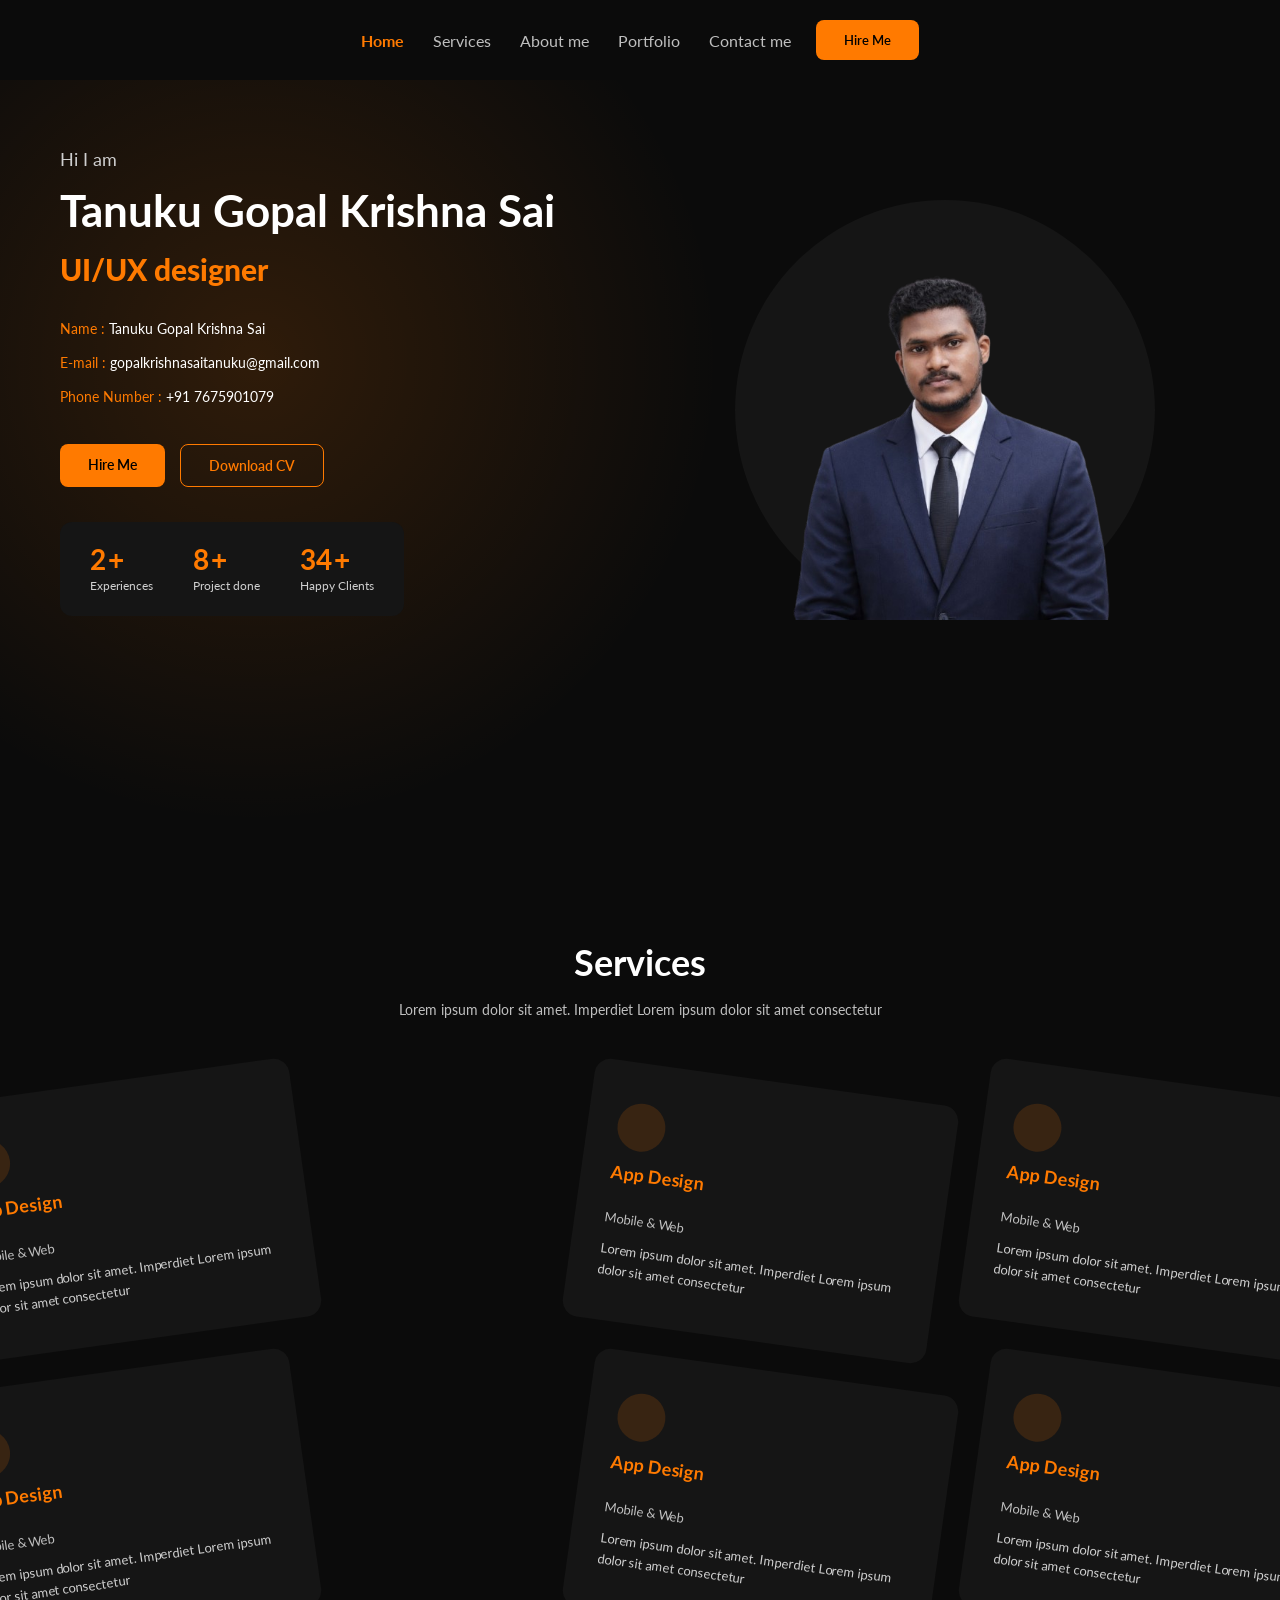
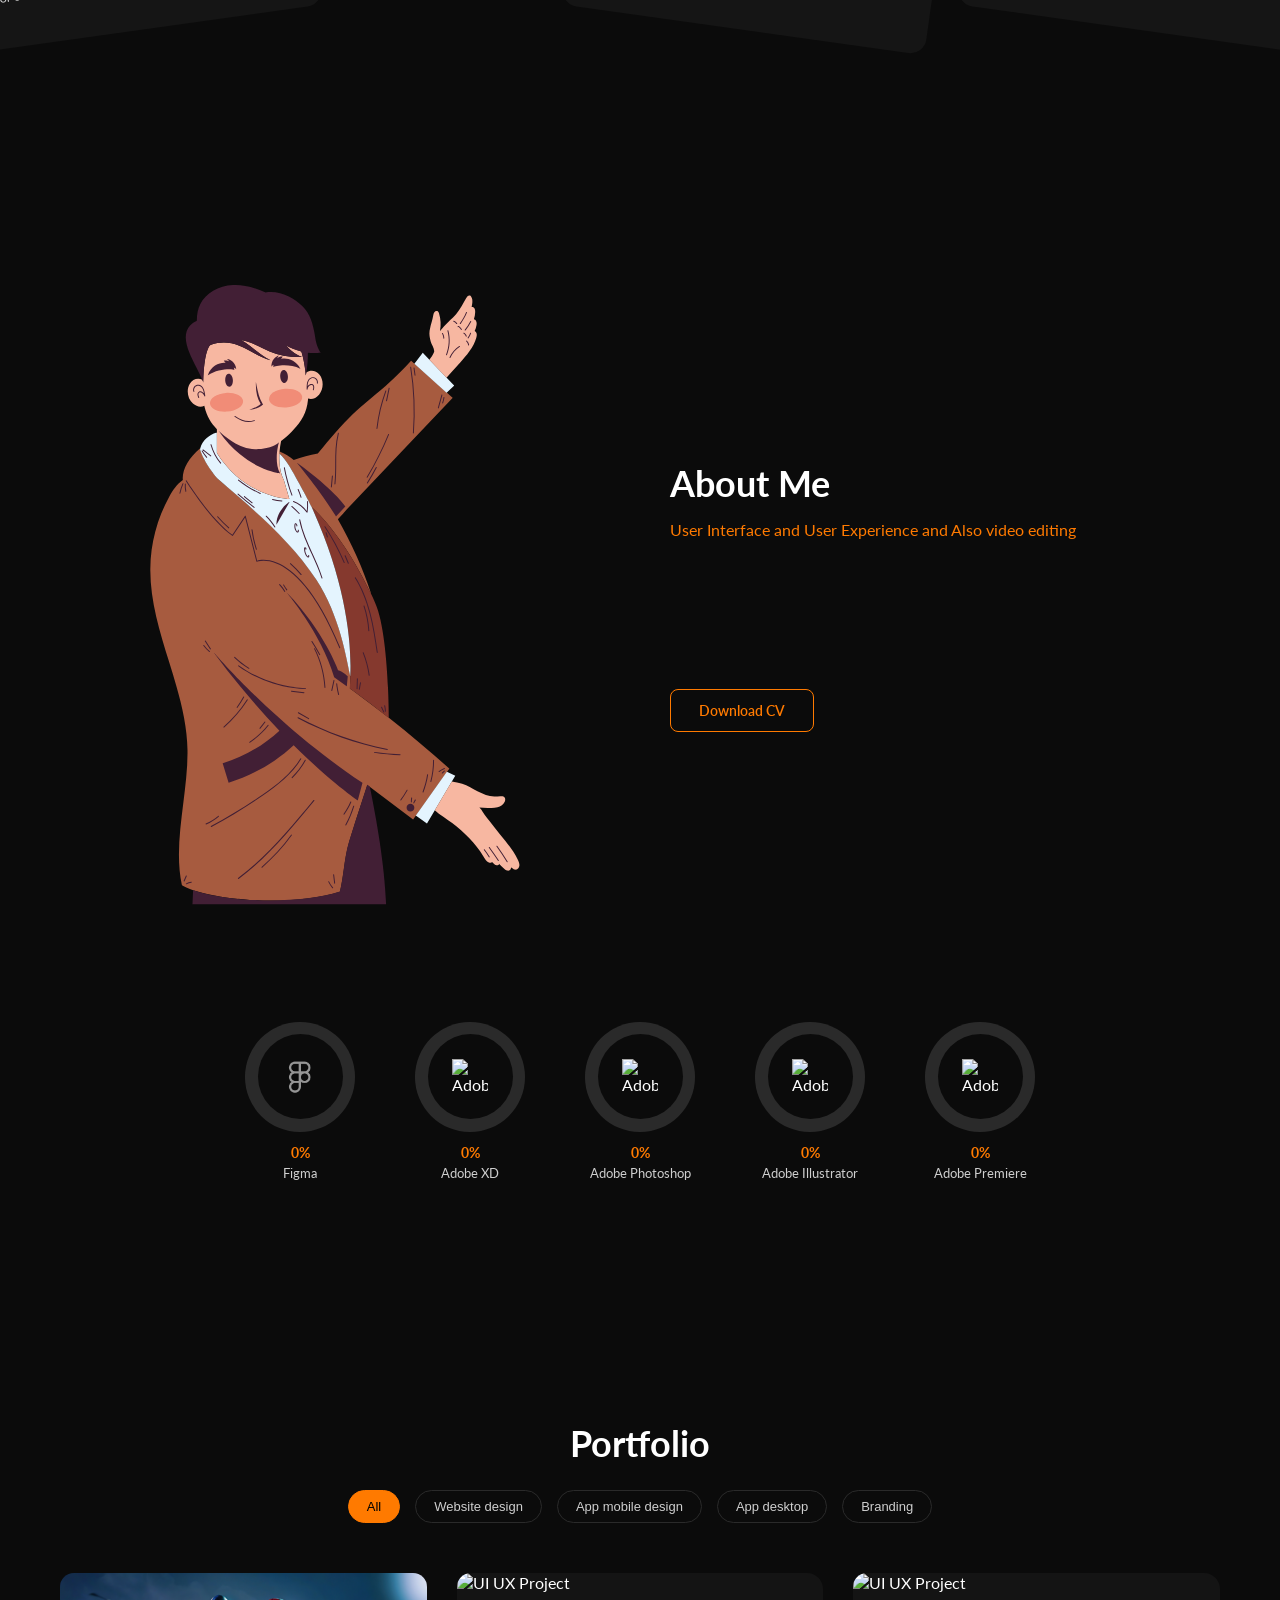
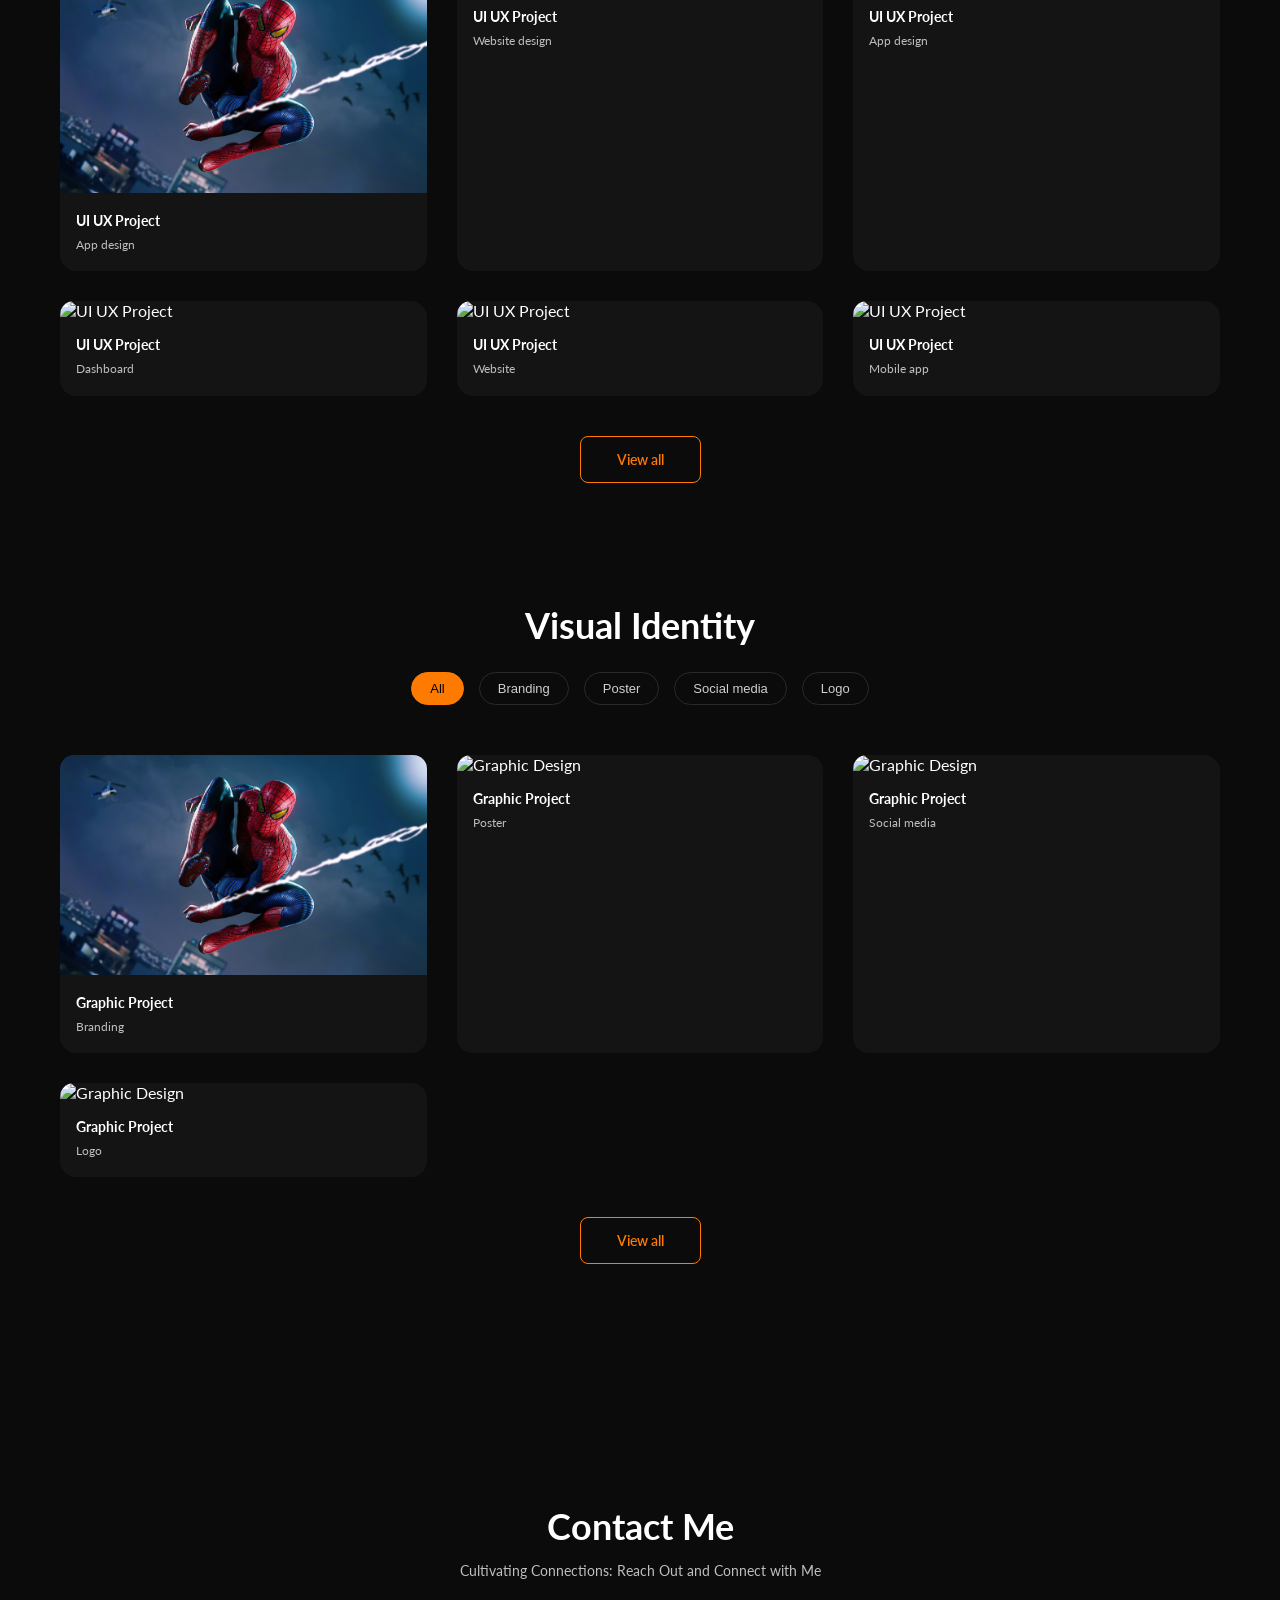
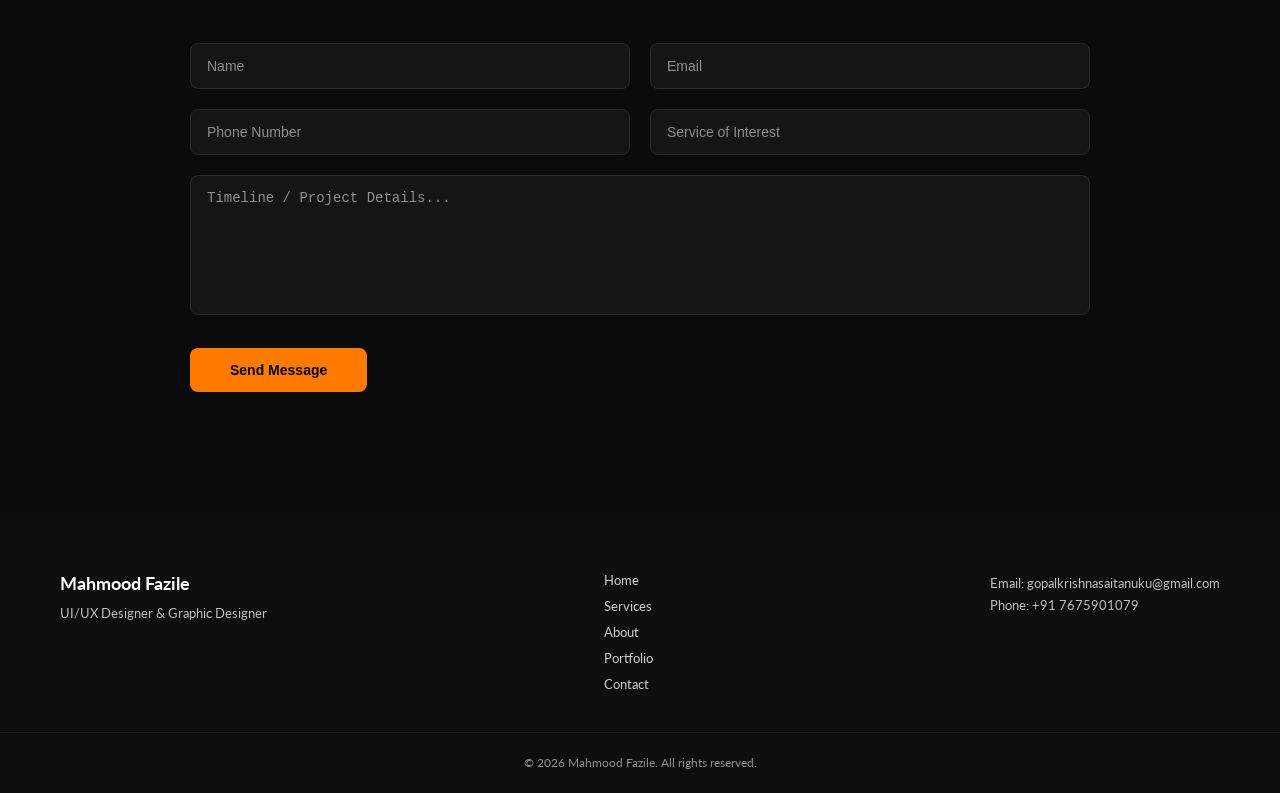
==== commit 684f7a18: "updated name + profile image" ====
--- a/index.html
+++ b/index.html
@@ -35,7 +35,7 @@
     <!-- LEFT CONTENT -->
     <div class="hero-left">
       <p class="hero-small">Hi I am</p>
-      <h1 class="hero-name split-text">Mahmood Fazile</h1>
+      <h1 class="hero-name split-text">Tanuku Gopal Krishna Sai</h1>
       <h2 class="hero-role split-text">UI/UX designer</h2>
 
       <div class="hero-details hero-slide-left">
--- a/css/style.css
+++ b/css/style.css
@@ -862,7 +862,7 @@
 
 .case-hero-image img {
   width: 100%;
-  max-width: 480px;
+  max-width: 580px;
   border-radius: 14px;
 }
 
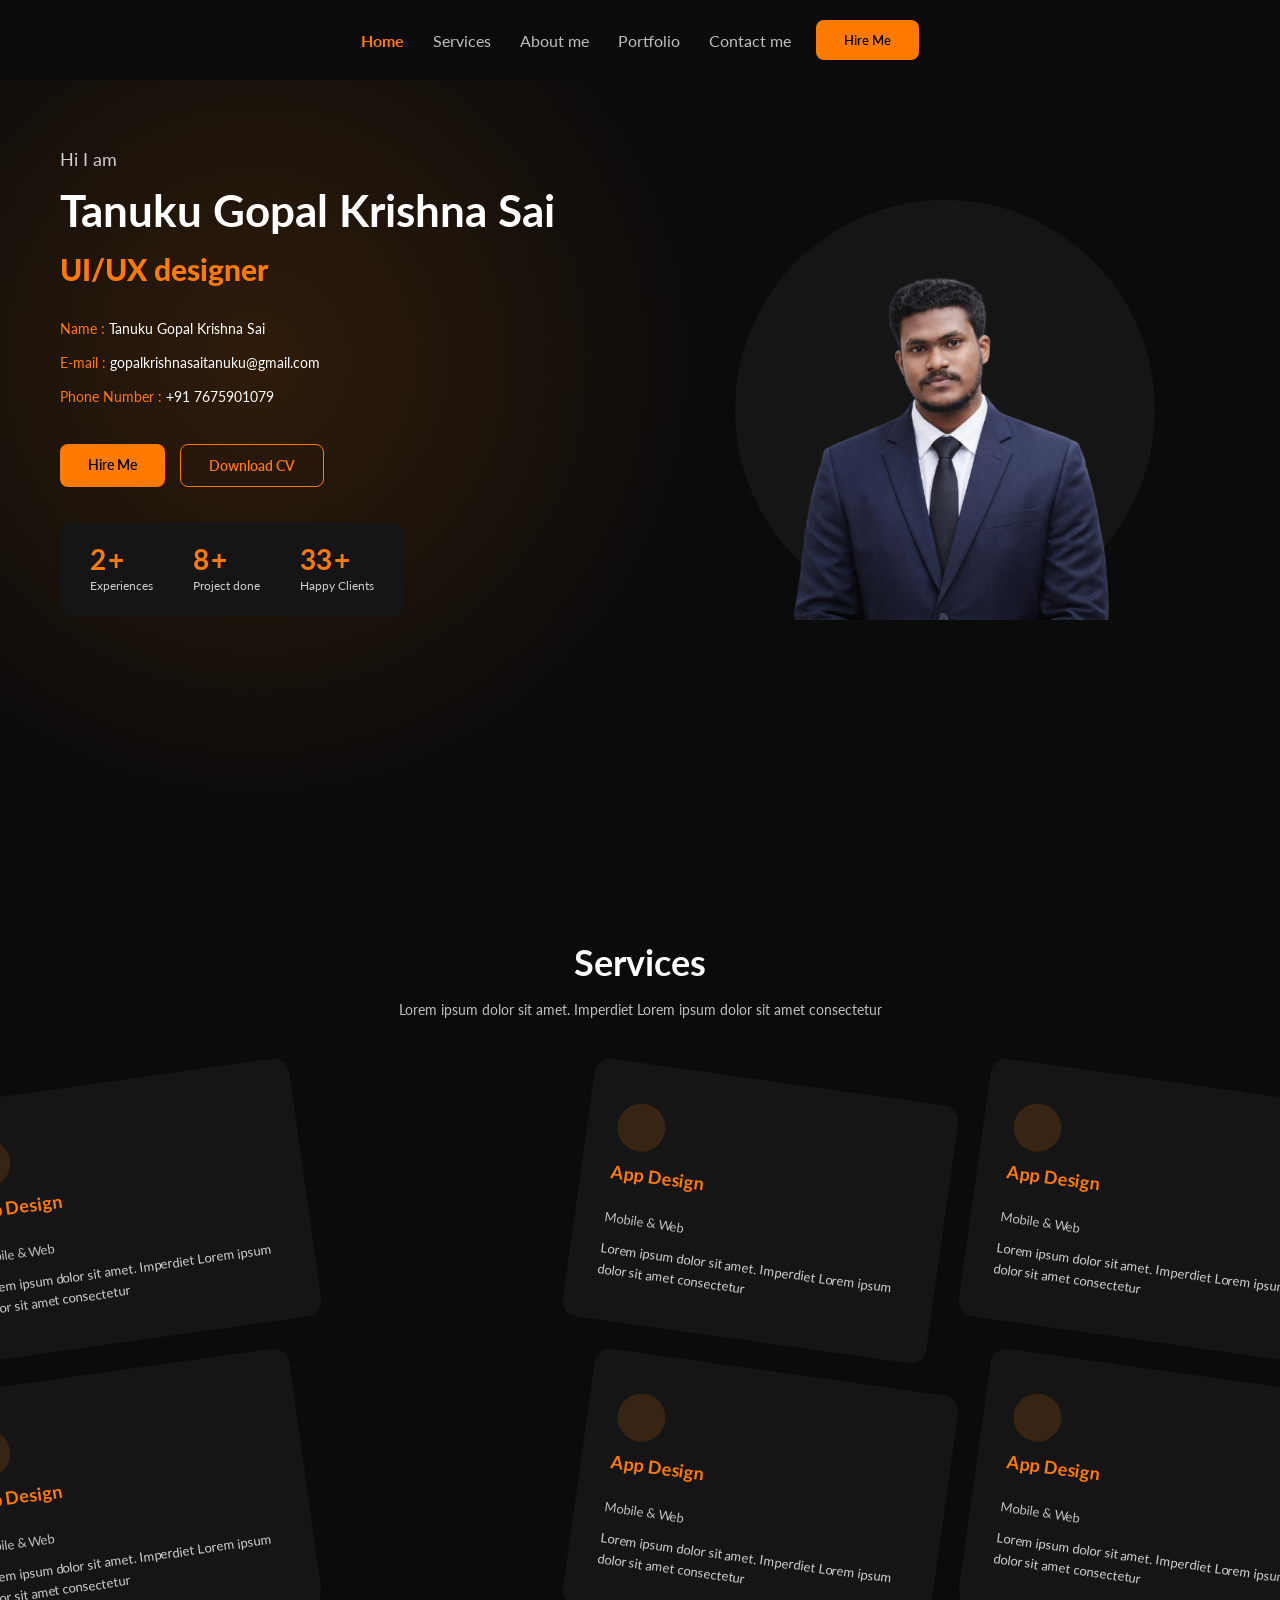
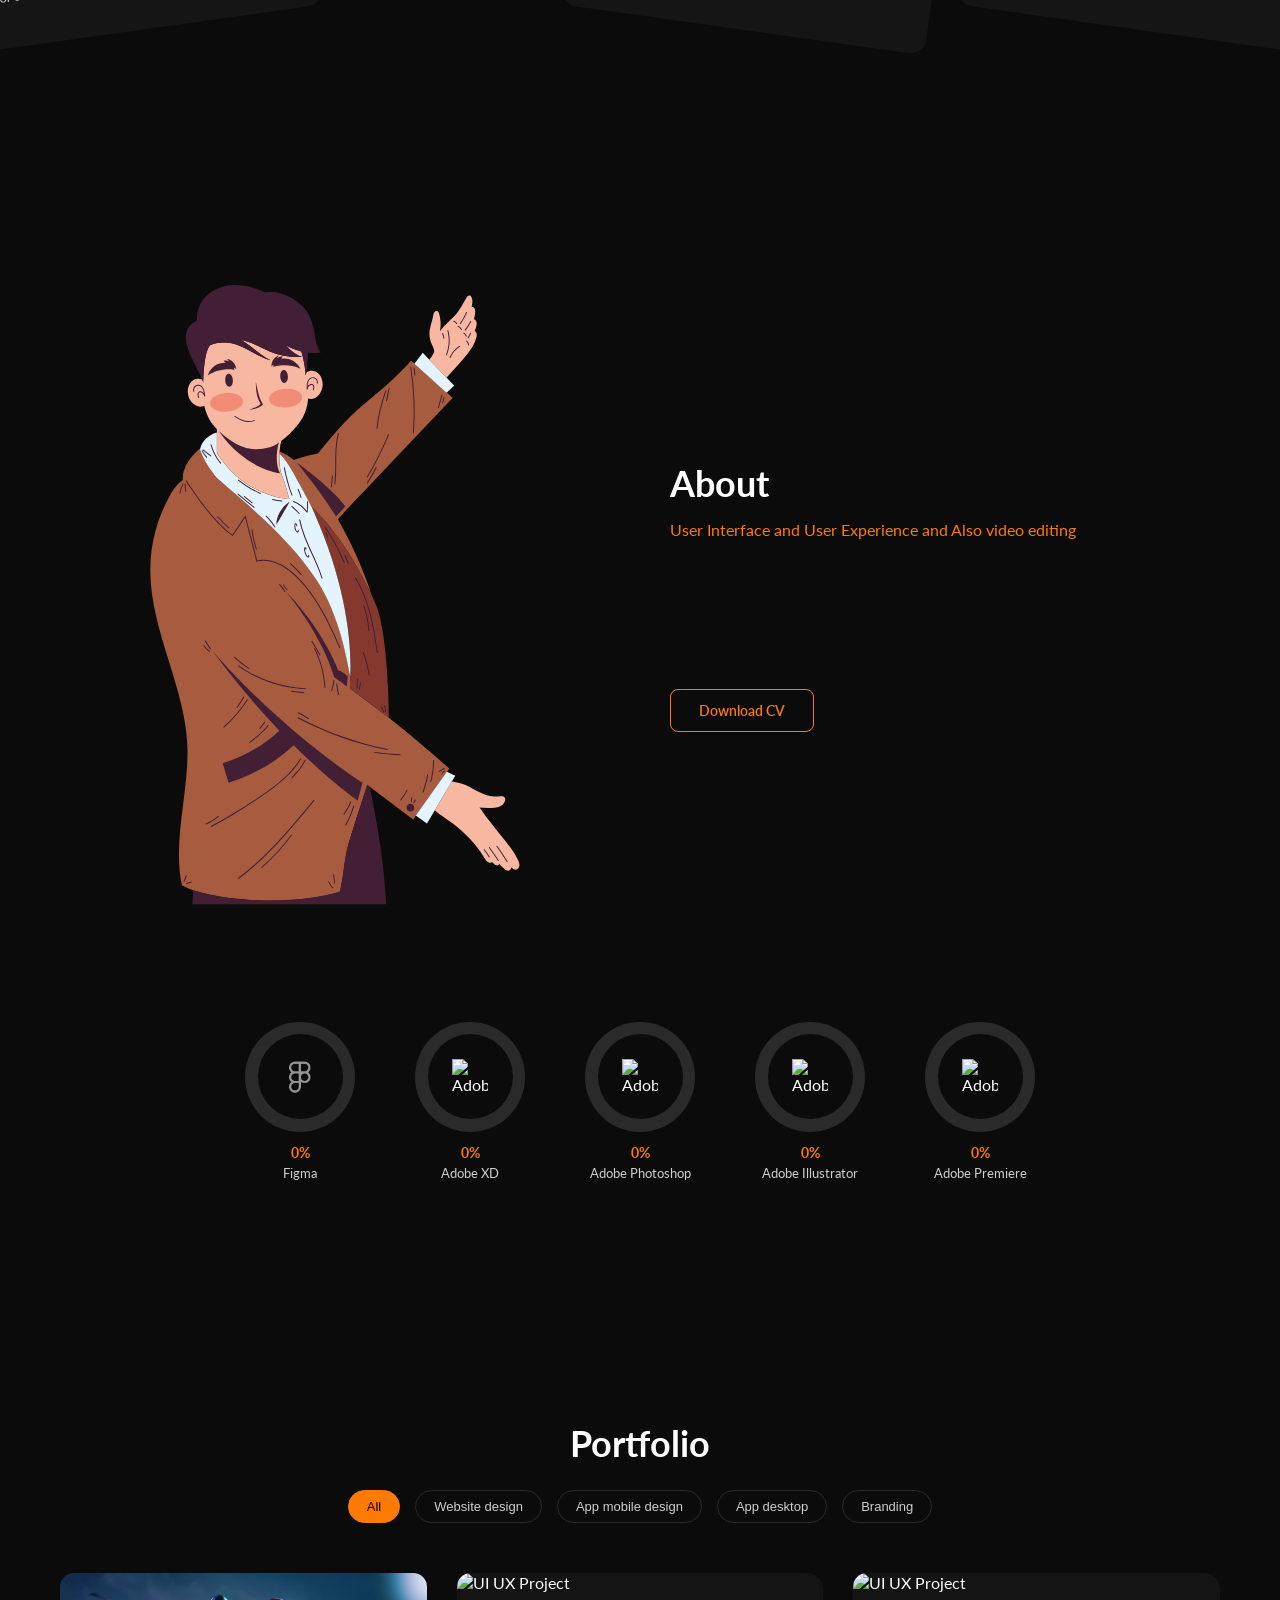
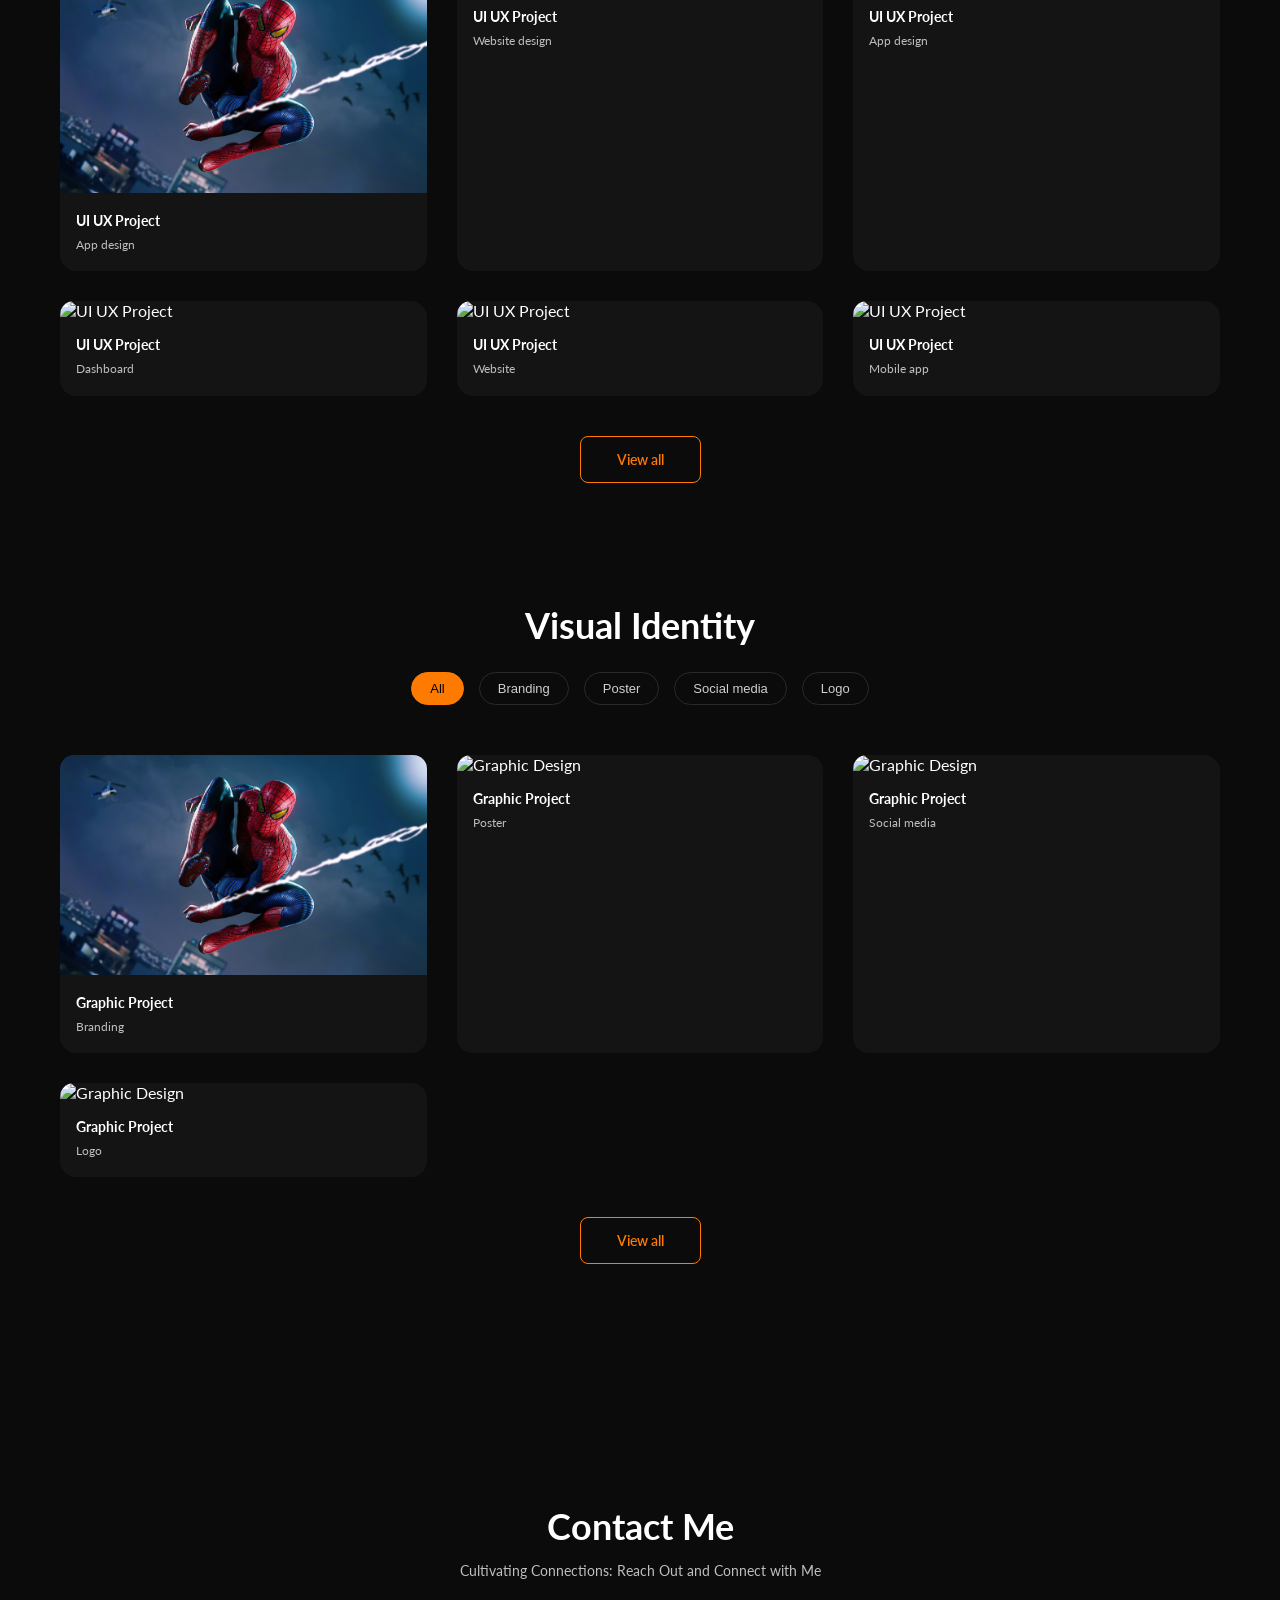
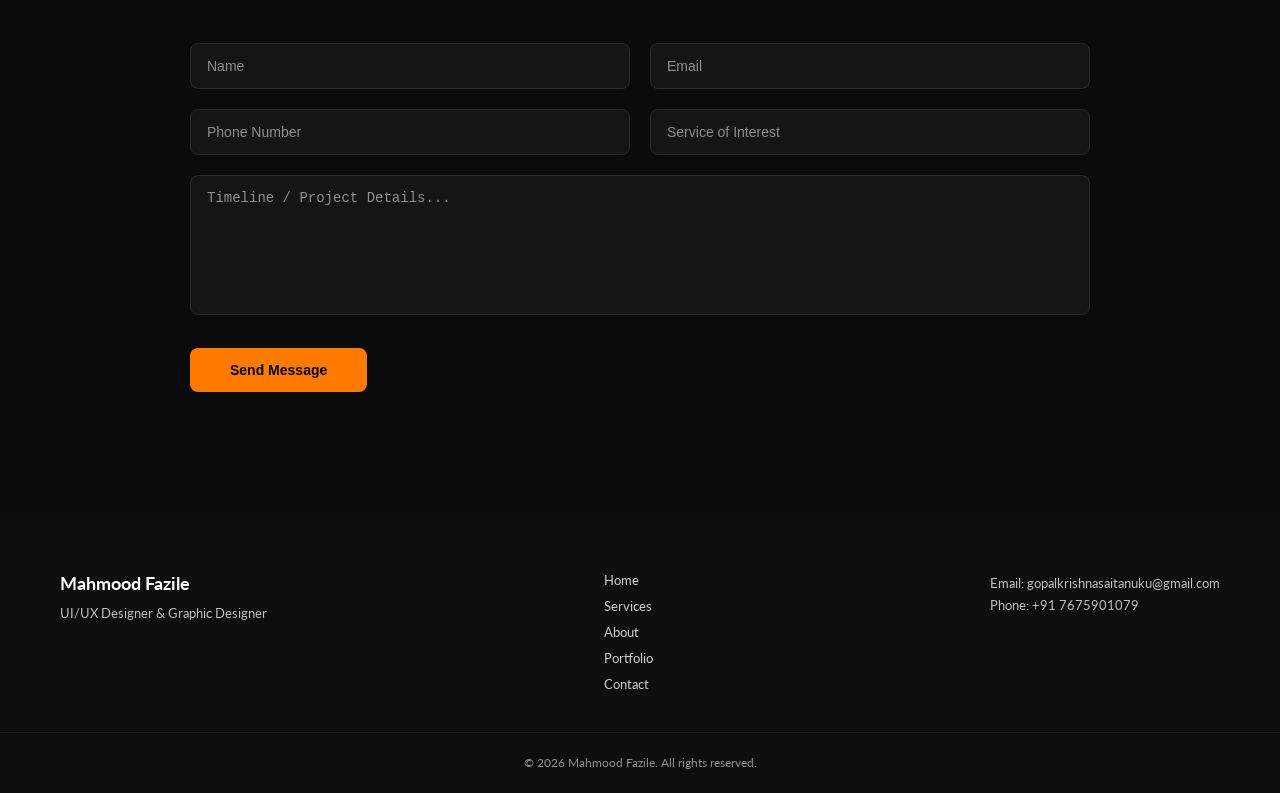
==== commit e4079c7d: "Updated cv" ====
--- a/index.html
+++ b/index.html
@@ -46,7 +46,7 @@
 
       <div class="hero-buttons hero-slide-left">
         <a href="#contact" class="btn primary-btn">Hire Me</a>
-        <a href="#" class="btn outline-btn">Download CV</a>
+        <a href="https://drive.google.com/file/d/14PSmEEruR9UlwaUyoOLLF75nA7LAKNIi/view?usp=sharing" class="btn outline-btn">Download CV</a>
       </div>
 
       <div class="hero-stats hero-slide-left">
@@ -683,7 +683,7 @@
 </div>
 
 
-      <a href="#" class="btn outline-btn about-cta">Download CV</a>
+      <a href="https://drive.google.com/file/d/14PSmEEruR9UlwaUyoOLLF75nA7LAKNIi/view?usp=sharing" class="btn outline-btn about-cta">Download CV</a>
 
      </div>  <!-- about-content -->
 </div>  
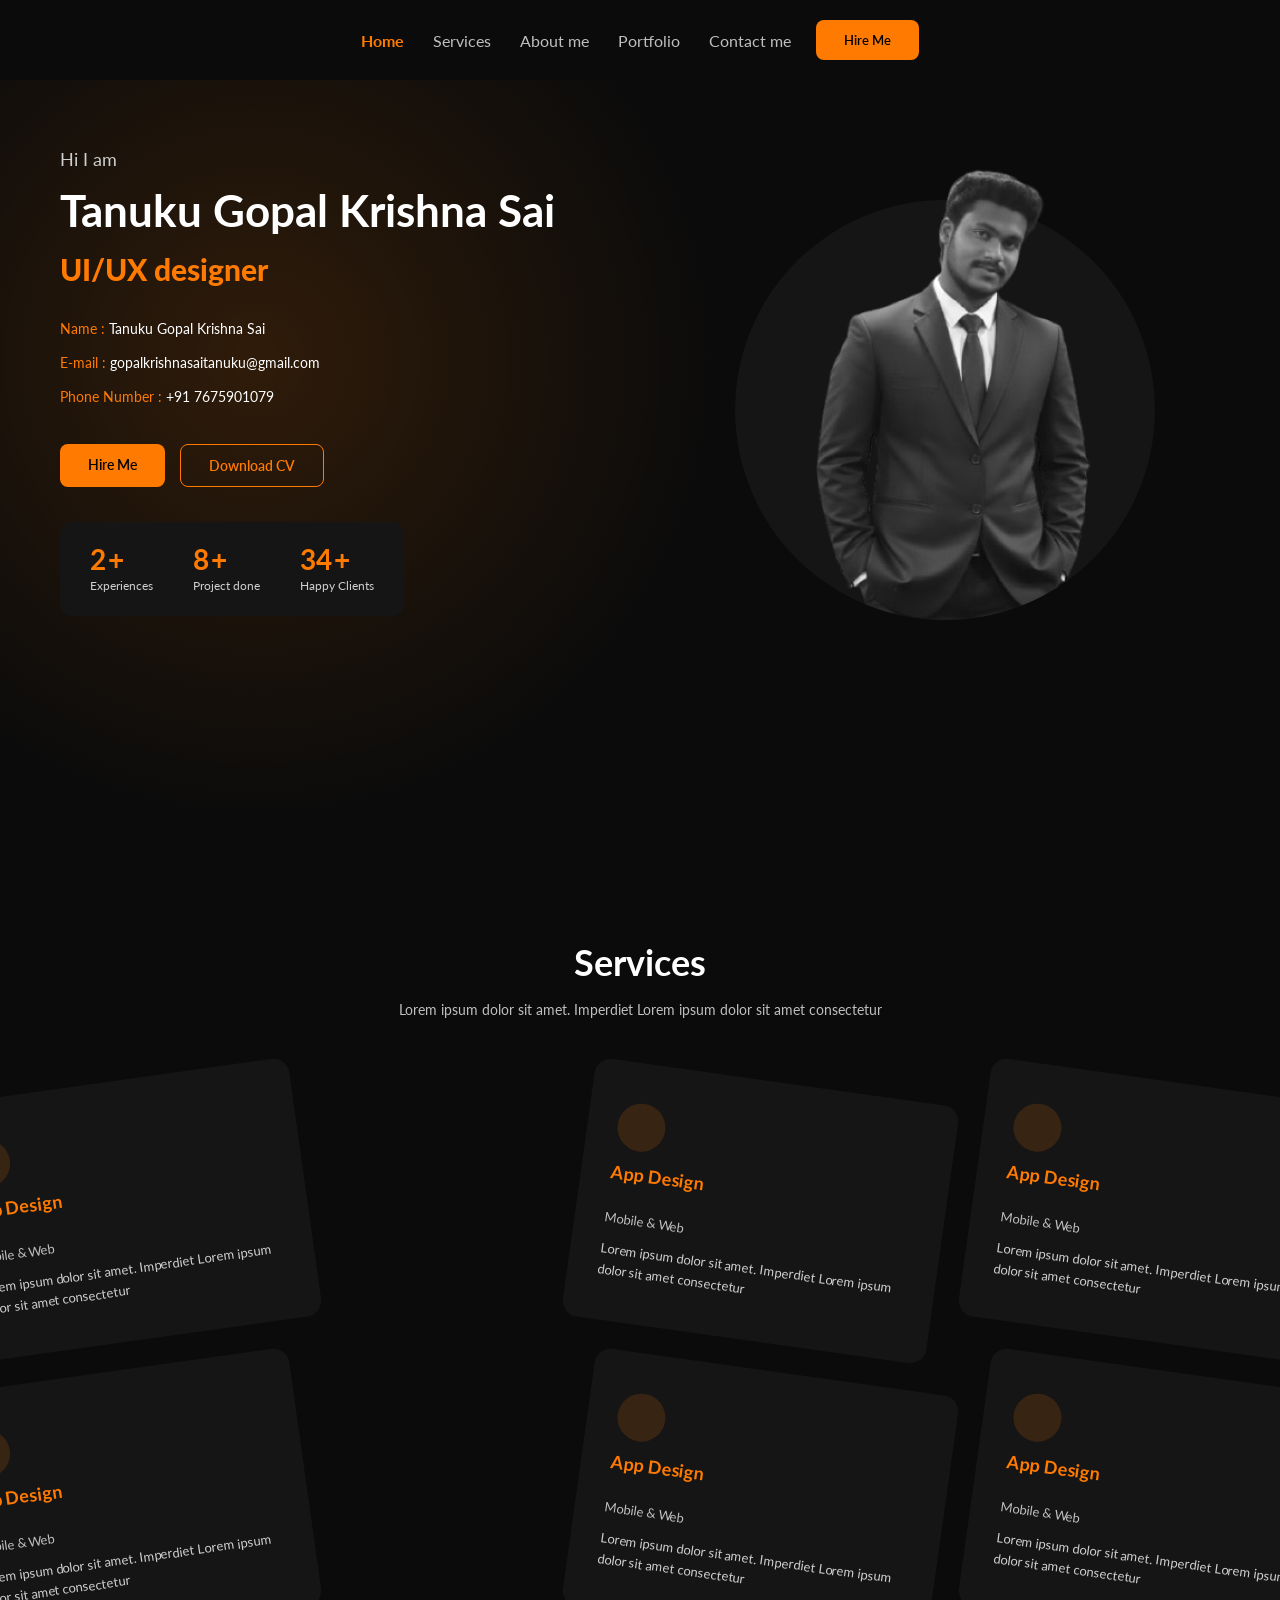
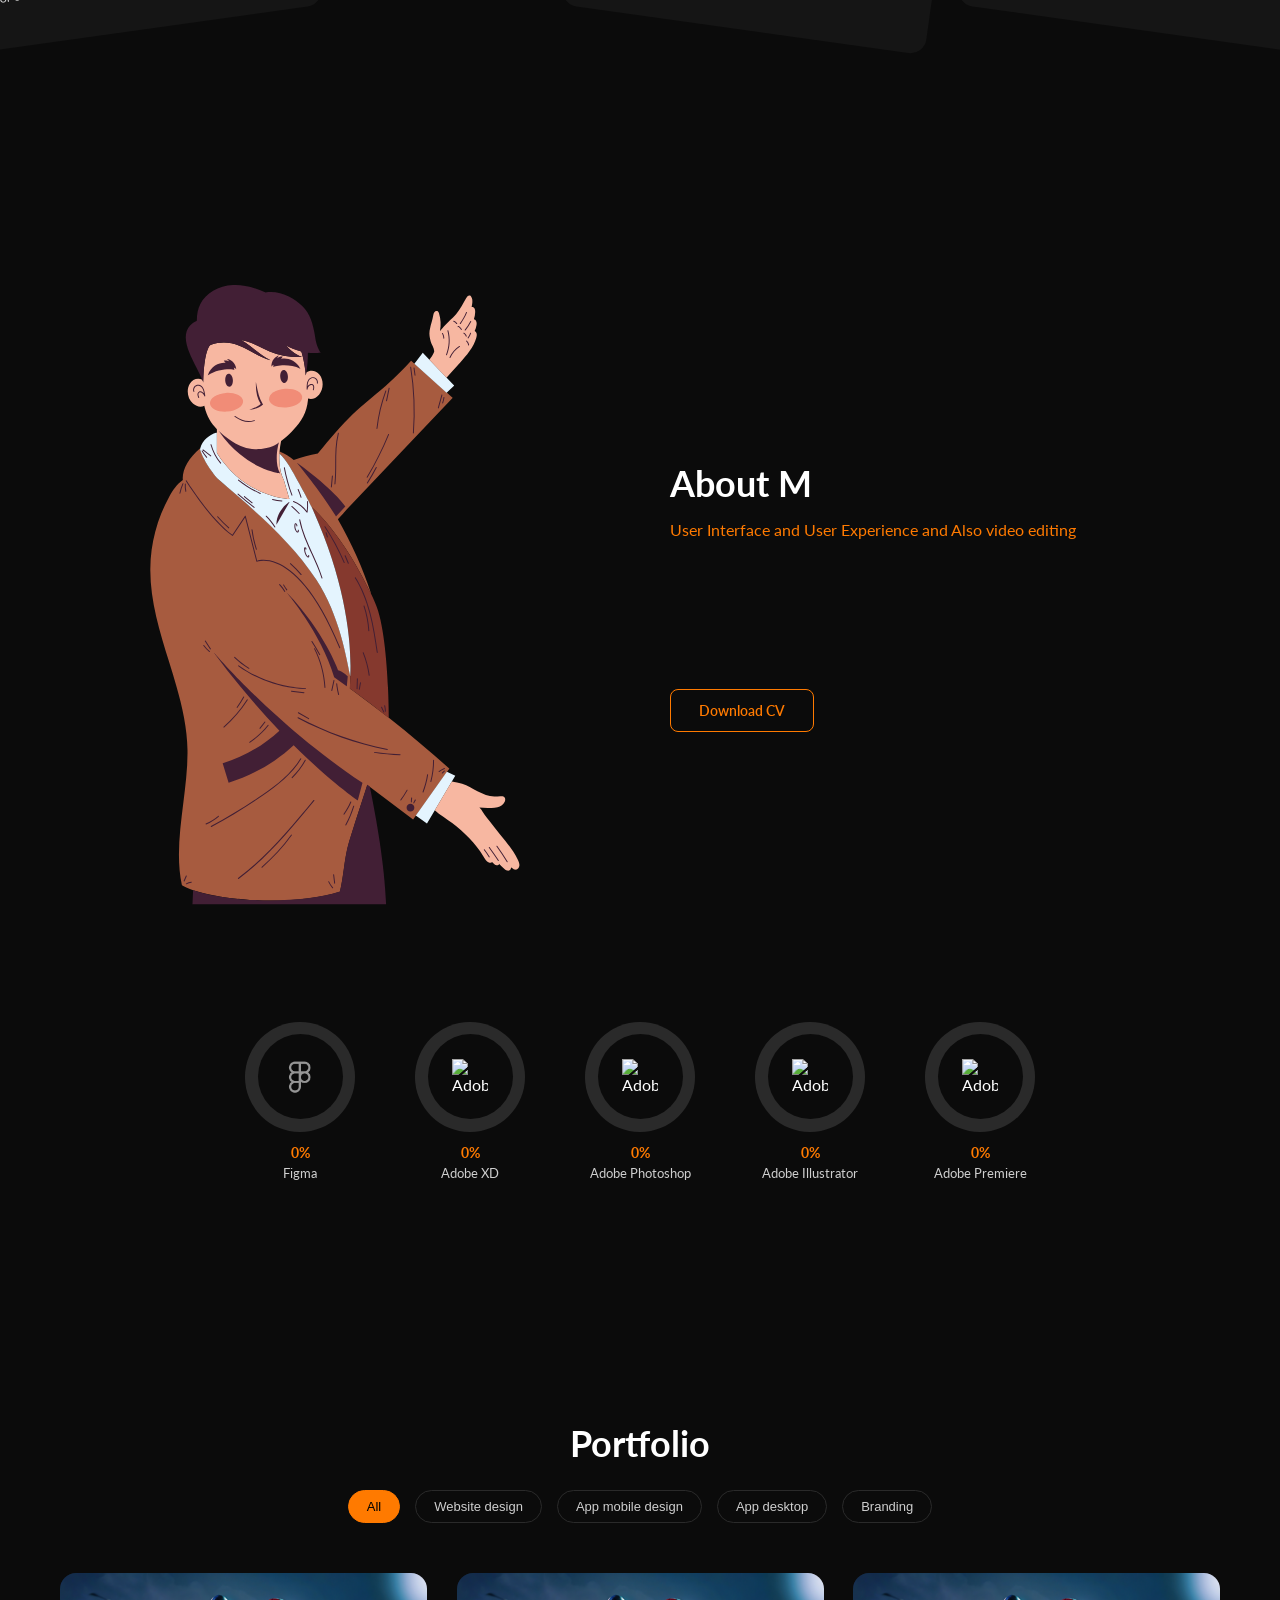
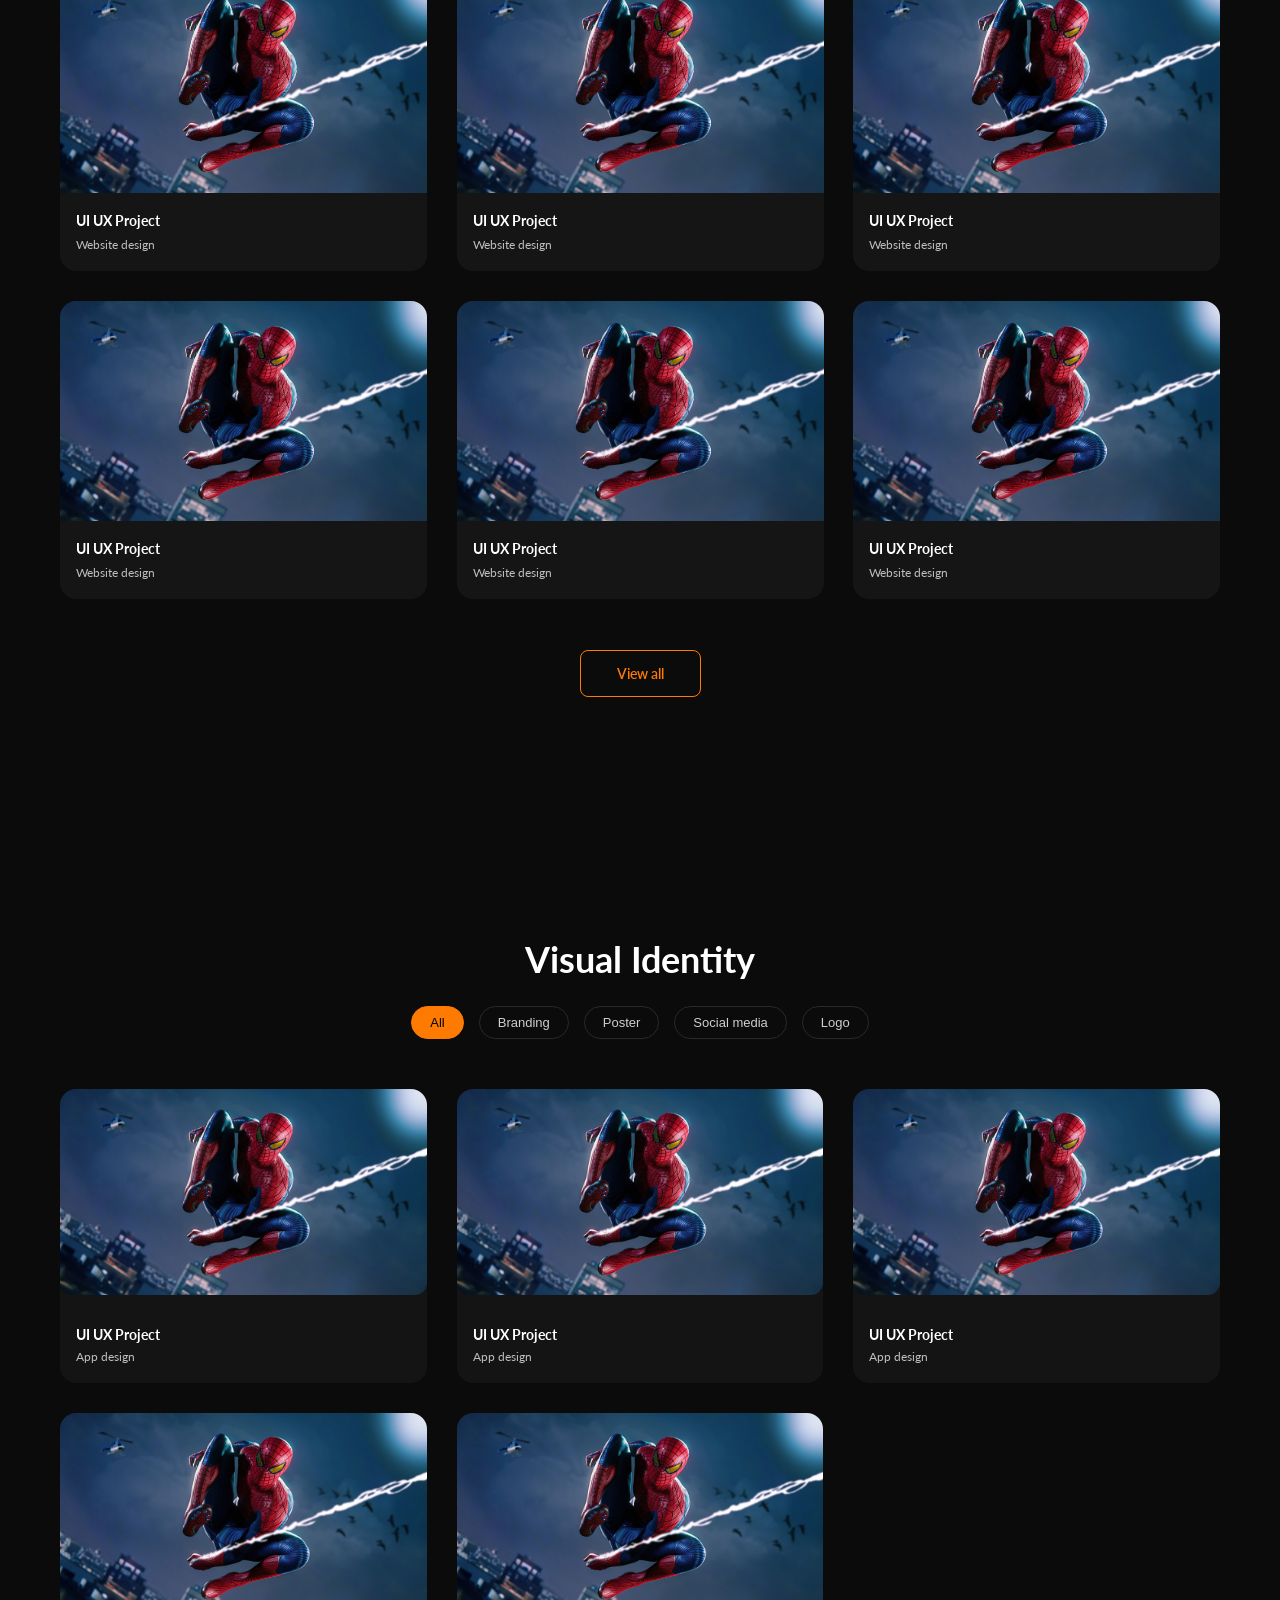
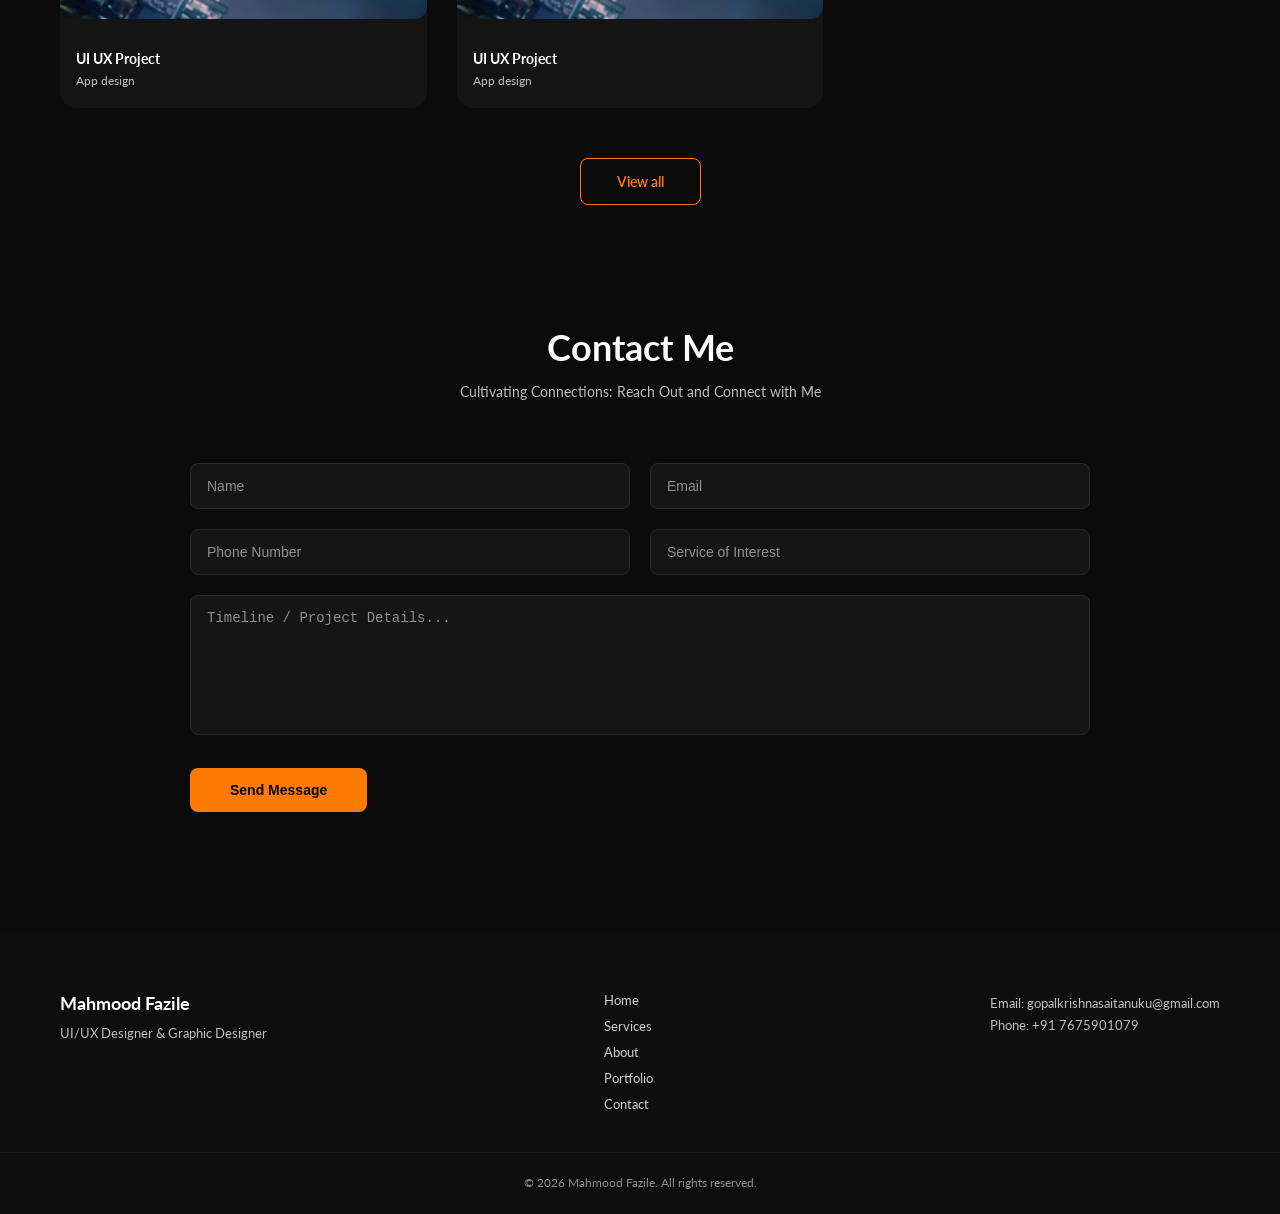
==== commit 5a435faa: "Chnaged the Profile and Portfolio Section" ====
--- a/index.html
+++ b/index.html
@@ -742,68 +742,98 @@
     <h2 class="portfolio-title">Portfolio</h2>
 
     <div class="portfolio-filters">
-      <button class="active">All</button>
-      <button>Website design</button>
-      <button>App mobile design</button>
-      <button>App desktop</button>
-      <button>Branding</button>
-    </div>
+  <button class="active" data-filter="all">All</button>
+  <button data-filter="website">Website design</button>
+  <button data-filter="mobile">App mobile design</button>
+  <button data-filter="desktop">App desktop</button>
+  <button data-filter="branding">Branding</button>
+</div>
+
 
     <div class="portfolio-grid">
-      <div class="portfolio-card">
-        <img src="images/Spdy.jpg" alt="UI UX Project">
-        <div class="portfolio-info">
-          <h3>UI UX Project</h3>
-          <p>App design</p>
-        </div>
-      </div>
-
-      <div class="portfolio-card">
-        <img src="images/uiux2.png" alt="UI UX Project">
-        <div class="portfolio-info">
-          <h3>UI UX Project</h3>
-          <p>Website design</p>
-        </div>
-      </div>
-
-      <div class="portfolio-card">
-        <img src="images/uiux3.png" alt="UI UX Project">
-        <div class="portfolio-info">
-          <h3>UI UX Project</h3>
-          <p>App design</p>
-        </div>
-      </div>
-
-      <div class="portfolio-card">
-        <img src="images/uiux4.png" alt="UI UX Project">
-        <div class="portfolio-info">
-          <h3>UI UX Project</h3>
-          <p>Dashboard</p>
-        </div>
-      </div>
-
-      <div class="portfolio-card">
-        <img src="images/uiux5.png" alt="UI UX Project">
-        <div class="portfolio-info">
-          <h3>UI UX Project</h3>
-          <p>Website</p>
-        </div>
-      </div>
-
-      <div class="portfolio-card">
-        <img src="images/uiux6.png" alt="UI UX Project">
-        <div class="portfolio-info">
-          <h3>UI UX Project</h3>
-          <p>Mobile app</p>
-        </div>
-      </div>
-    </div>
-
+      <div class="portfolio-card" data-category="uiux">
+  <div class="portfolio-image">
+    <img src="images/Spdy.jpg" alt="UI UX Project">
+  </div>
+
+  <div class="portfolio-info">
+    <h3>UI UX Project</h3>
+    <p>Website design</p>
+  </div>
+</div>
+
+
+
+     <div class="portfolio-card" data-category="uiux">
+  <div class="portfolio-image">
+    <img src="images/Spdy.jpg" alt="UI UX Project">
+  </div>
+
+  <div class="portfolio-info">
+    <h3>UI UX Project</h3>
+    <p>Website design</p>
+  </div>
+</div>
+
+
+      <div class="portfolio-card" data-category="uiux">
+  <div class="portfolio-image">
+    <img src="images/Spdy.jpg" alt="UI UX Project">
+  </div>
+
+  <div class="portfolio-info">
+    <h3>UI UX Project</h3>
+    <p>Website design</p>
+  </div>
+</div>
+
+
+      <div class="portfolio-card" data-category="uiux">
+  <div class="portfolio-image">
+    <img src="images/Spdy.jpg" alt="UI UX Project">
+  </div>
+
+  <div class="portfolio-info">
+    <h3>UI UX Project</h3>
+    <p>Website design</p>
+  </div>
+</div>
+
+
+     <div class="portfolio-card" data-category="uiux">
+  <div class="portfolio-image">
+    <img src="images/Spdy.jpg" alt="UI UX Project">
+  </div>
+
+  <div class="portfolio-info">
+    <h3>UI UX Project</h3>
+    <p>Website design</p>
+  </div>
+</div>
+
+
+     <div class="portfolio-card" data-category="uiux">
+  <div class="portfolio-image">
+    <img src="images/Spdy.jpg" alt="UI UX Project">
+  </div>
+
+  <div class="portfolio-info">
+    <h3>UI UX Project</h3>
+    <p>Website design</p>
+  </div>
+</div>
+</div>
     <div class="portfolio-viewall">
       <a href="case-studies.html">View all</a>
     </div>
+      
+</section>
+
 
     <!-- GRAPHIC DESIGN / VISUAL IDENTITY -->
+
+    <section class="visual-portfolio">
+  <div class="container">
     <h2 class="portfolio-title visual-title">Visual Identity</h2>
 
     <div class="portfolio-filters">
@@ -814,45 +844,67 @@
       <button>Logo</button>
     </div>
 
-    <div class="portfolio-grid">
-      <div class="portfolio-card">
-        <img src="images/Spdy.jpg" alt="Graphic Design">
+    <div class="visual-grid">
+      <div class="visual-card" data-category="poster">
+        <div class="portfolio-image">
+  <img src="images/Spdy.jpg" alt="Poster Design">
+</div>
+
         <div class="portfolio-info">
-          <h3>Graphic Project</h3>
-          <p>Branding</p>
+          <h3>UI UX Project</h3>
+          <p>App design</p>
         </div>
       </div>
 
-      <div class="portfolio-card">
-        <img src="images/gd2.png" alt="Graphic Design">
+      <div class="visual-card" data-category="Logo">
+        <div class="portfolio-image">
+  <img src="images/Spdy.jpg" alt="UI UX Project">
+</div>
+
+        <div class="portfolio-info" data-category="poster">
+          <h3>UI UX Project</h3>
+          <p>App design</p>
+        </div>
+      </div>
+
+      <div class="visual-card" data-category="Branding">
+        <div class="portfolio-image">
+  <img src="images/Spdy.jpg" alt="UI UX Project">
+</div>
+
         <div class="portfolio-info">
-          <h3>Graphic Project</h3>
-          <p>Poster</p>
+          <h3>UI UX Project</h3>
+          <p>App design</p>
         </div>
       </div>
 
-      <div class="portfolio-card">
-        <img src="images/gd3.png" alt="Graphic Design">
+      <div class="visual-card" data-category="poster">
+        <div class="portfolio-image">
+  <img src="images/Spdy.jpg" alt="UI UX Project">
+</div>
+
         <div class="portfolio-info">
-          <h3>Graphic Project</h3>
-          <p>Social media</p>
+          <h3>UI UX Project</h3>
+          <p>App design</p>
         </div>
       </div>
 
-      <div class="portfolio-card">
-        <img src="images/gd4.png" alt="Graphic Design">
+      <div class="visual-card" data-category="poster">
+        <div class="portfolio-image">
+  <img src="images/Spdy.jpg" alt="UI UX Project">
+</div>
+
         <div class="portfolio-info">
-          <h3>Graphic Project</h3>
-          <p>Logo</p>
+          <h3>UI UX Project</h3>
+          <p>App design</p>
         </div>
       </div>
-    </div>
-
+</div>
     <div class="portfolio-viewall">
       <a href="case-studies.html">View all</a>
     </div>
 
-  </div>
+  
 </section>
 <!-- ================= CONTACT ================= -->
 <section class="contact" id="contact">
@@ -914,5 +966,21 @@
 
 <script src="js/script.js"></script>
 
+<!-- ================= VISUAL POPUP ================= -->
+<div class="visual-popup" id="visualPopup">
+  <div class="visual-popup-overlay"></div>
+
+  <div class="visual-popup-content">
+    <button class="visual-popup-close" aria-label="Close popup">&times;</button>
+
+    <img id="visualPopupImg" src="" alt="Visual work">
+
+    <div class="visual-popup-text">
+      <h3 id="visualPopupTitle"></h3>
+      <p id="visualPopupDesc"></p>
+    </div>
+  </div>
+</div>
+
 </body>
-</html>
+</html>
--- a/css/style.css
+++ b/css/style.css
@@ -189,8 +189,8 @@
 }
 
 .image-circle img {
-  width: 85%;
-  height: auto;
+  width: 100%;
+  height: auto90;
   max-width: none;
   object-fit: cover;
 }
@@ -533,18 +533,19 @@
   border-radius: 16px;
 }
 
-
-.portfolio-card:hover {
-  transform: translateY(-6px);
+/* image wrapper – clips image only */
+.portfolio-image {
+  overflow: hidden;
+  border-radius: 16px 16px 0 0;
 }
 
 .portfolio-card img {
   width: 100%;
   height: 220px;
   object-fit: cover;
-  border-radius: 14px 14px 0 0;
   transition: transform 0.8s cubic-bezier(0.22, 1, 0.36, 1);
 }
+
 
 
 .portfolio-info {
@@ -563,9 +564,12 @@
 
 /* view all */
 .portfolio-viewall {
-  margin-top: 40px;
-  text-align: center;
-}
+  width: 100%;
+  margin-top: 50px;
+  display: flex;
+  justify-content: center;
+}
+
 
 .portfolio-viewall a {
   display: inline-block;
@@ -622,14 +626,15 @@
 /* Cards initial state */
 .portfolio-card {
   opacity: 0;
-  transform: scale(0.85);
-  transition: opacity 0.6s ease, transform 0.6s ease;
-}
-
+  transform: translateY(40px) scale(0.95);
+  transition:
+    opacity 0.6s ease,
+    transform 0.8s cubic-bezier(0.22, 1, 0.36, 1);
+}
 /* Cards when visible */
 .portfolio.active .portfolio-card {
   opacity: 1;
-  transform: scale(1);
+  transform: translateY(0) scale(1);
 }
 
 /* Stagger effect */
@@ -642,13 +647,17 @@
 
 /* ================= PORTFOLIO HOVER EFFECT ================= */
 
-.portfolio-card {
-  position: relative;
-  border-radius: 16px;
-  background: #141414;
-  transition: transform 0.6s cubic-bezier(0.22, 1, 0.36, 1),
-              box-shadow 0.6s cubic-bezier(0.22, 1, 0.36, 1);
-}
+.portfolio-card:hover {
+  transform: translateY(-22px) scale(1.01);
+  box-shadow:
+    0 25px 50px rgba(0, 0, 0, 0.45),
+    0 0 40px rgba(255, 122, 0, 0.15);
+}
+
+.portfolio-card:hover .portfolio-image img {
+  transform: scale(1.08);
+}
+
 
 
 /* glowing border */
@@ -689,6 +698,37 @@
   transform: scale(1.08);
 }
 
+
+/* ================= PORTFOLIO FILTER TRANSITION ================= */
+
+.portfolio-card {
+  transition:
+    opacity 0.35s ease,
+    transform 0.45s cubic-bezier(0.22, 1, 0.36, 1);
+}
+
+/* hidden state */
+.portfolio-card.is-hidden {
+  opacity: 0;
+  transform: scale(0.92);
+  pointer-events: none;
+}
+
+/* visible state */
+.portfolio-card.is-visible {
+  opacity: 1;
+  transform: scale(1);
+}
+
+/* ================= VISUAL PORTFOLIO SCROLL VISIBILITY ================= */
+
+.visual-portfolio .portfolio-title,
+.visual-portfolio .portfolio-filters {
+  opacity: 1;
+  transform: translateY(0);
+}
+
+
 /* ================= CONTACT ================= */
 
 .contact {
@@ -1283,4 +1323,184 @@
   transform: translateY(-2px);
   box-shadow: 0 10px 25px rgba(255, 122, 0, 0.25);
 }
-
+/* ================= PORTFOLIO FILTER SMOOTH APPEAR ================= */
+
+.portfolio-card {
+  will-change: transform, opacity;
+}
+
+@keyframes portfolioFadeIn {
+  from {
+    opacity: 0;
+    transform: translateY(16px) scale(0.96);
+  }
+  to {
+    opacity: 1;
+    transform: translateY(0) scale(1);
+  }
+}
+
+/* when card comes back after filter */
+.portfolio-card {
+  animation: portfolioFadeIn 0.35s ease both;
+}
+/* ================= VISUAL IDENTITY CARDS ================= */
+
+.visual-grid {
+  display: grid;
+  grid-template-columns: repeat(3, 1fr);
+  gap: 30px;
+}
+
+.visual-card {
+  background: #141414;
+  border-radius: 16px;
+  padding: 0px;
+  transition: transform 0.4s ease, box-shadow 0.4s ease;
+}
+
+.visual-card:hover {
+  transform: translateY(-8px);
+  box-shadow: 0 20px 40px rgba(0,0,0,0.4);
+}
+
+.visual-card img {
+  width: 100%;
+  border-radius: 12px;
+  margin-bottom: 12px;
+}
+
+.visual-card h3 {
+  font-size: 14px;
+  margin-bottom: 4px;
+}
+
+.visual-card p {
+  font-size: 12px;
+  color: #bfbfbf;
+}
+
+/* ================= VISUAL CARD HOVER EFFECT ================= */
+
+.visual-card {
+  position: relative;
+  border-radius: 16px;
+  background: #141414;
+  transition:
+    transform 0.6s cubic-bezier(0.22, 1, 0.36, 1),
+    box-shadow 0.6s cubic-bezier(0.22, 1, 0.36, 1);
+}
+
+/* glowing border */
+.visual-card::before {
+  content: "";
+  position: absolute;
+  inset: -2px;
+  border-radius: 16px;
+  border: 2px solid rgba(255, 122, 0, 0.75);
+  opacity: 0;
+  box-shadow:
+    0 0 0 rgba(255, 122, 0, 0),
+    0 20px 50px rgba(255, 122, 0, 0.35);
+  transition: opacity 0.4s ease;
+  pointer-events: none;
+}
+
+/* hover motion */
+.visual-card:hover {
+  transform: translateY(-18px) scale(1.01);
+  box-shadow:
+    0 25px 50px rgba(0, 0, 0, 0.45),
+    0 0 40px rgba(255, 122, 0, 0.15);
+}
+
+/* show glow */
+.visual-card:hover::before {
+  opacity: 1;
+}
+
+/* image zoom */
+.visual-card img {
+  transition: transform 0.8s cubic-bezier(0.22, 1, 0.36, 1);
+}
+
+.visual-card:hover img {
+  transform: scale(1.08);
+}
+/* ================= VISUAL FILTER ANIMATION ================= */
+
+.visual-card {
+  transition:
+    opacity 0.35s ease,
+    transform 0.45s cubic-bezier(0.22, 1, 0.36, 1);
+}
+/* ================= VISUAL POPUP ================= */
+.visual-popup {
+  position: fixed;
+  inset: 0;
+  z-index: 9999;
+  display: none;
+}
+
+.visual-popup.show {
+  display: block;
+}
+
+.visual-popup-overlay {
+  position: absolute;
+  inset: 0;
+  background: rgba(0, 0, 0, 0.75);
+  backdrop-filter: blur(6px);
+}
+
+.visual-popup-content {
+  position: absolute;
+  top: 50%;
+  left: 50%;
+  transform: translate(-50%, -50%) scale(0.9);
+  background: #111;
+  border-radius: 16px;
+  max-width: 900px;
+  width: 90%;
+  padding: 20px;
+  opacity: 0;
+  transition: all 0.35s ease;
+}
+
+.visual-popup.show .visual-popup-content {
+  transform: translate(-50%, -50%) scale(1);
+  opacity: 1;
+}
+
+.visual-popup-content img {
+  width: 100%;
+  border-radius: 12px;
+  margin-bottom: 16px;
+}
+
+.visual-popup-text h3 {
+  margin-bottom: 6px;
+}
+
+.visual-popup-text p {
+  color: #bbb;
+  font-size: 14px;
+}
+
+.visual-popup-close {
+  position: absolute;
+  top: -18px;
+  right: -18px;
+  width: 40px;
+  height: 40px;
+  border-radius: 50%;
+  background: #d16309;
+  border: none;
+  font-size: 22px;
+  line-height: 40px;
+  text-align: center;
+  color: #fff;
+  cursor: pointer;
+  box-shadow: 0 10px 25px rgba(0,0,0,0.4);
+}
+
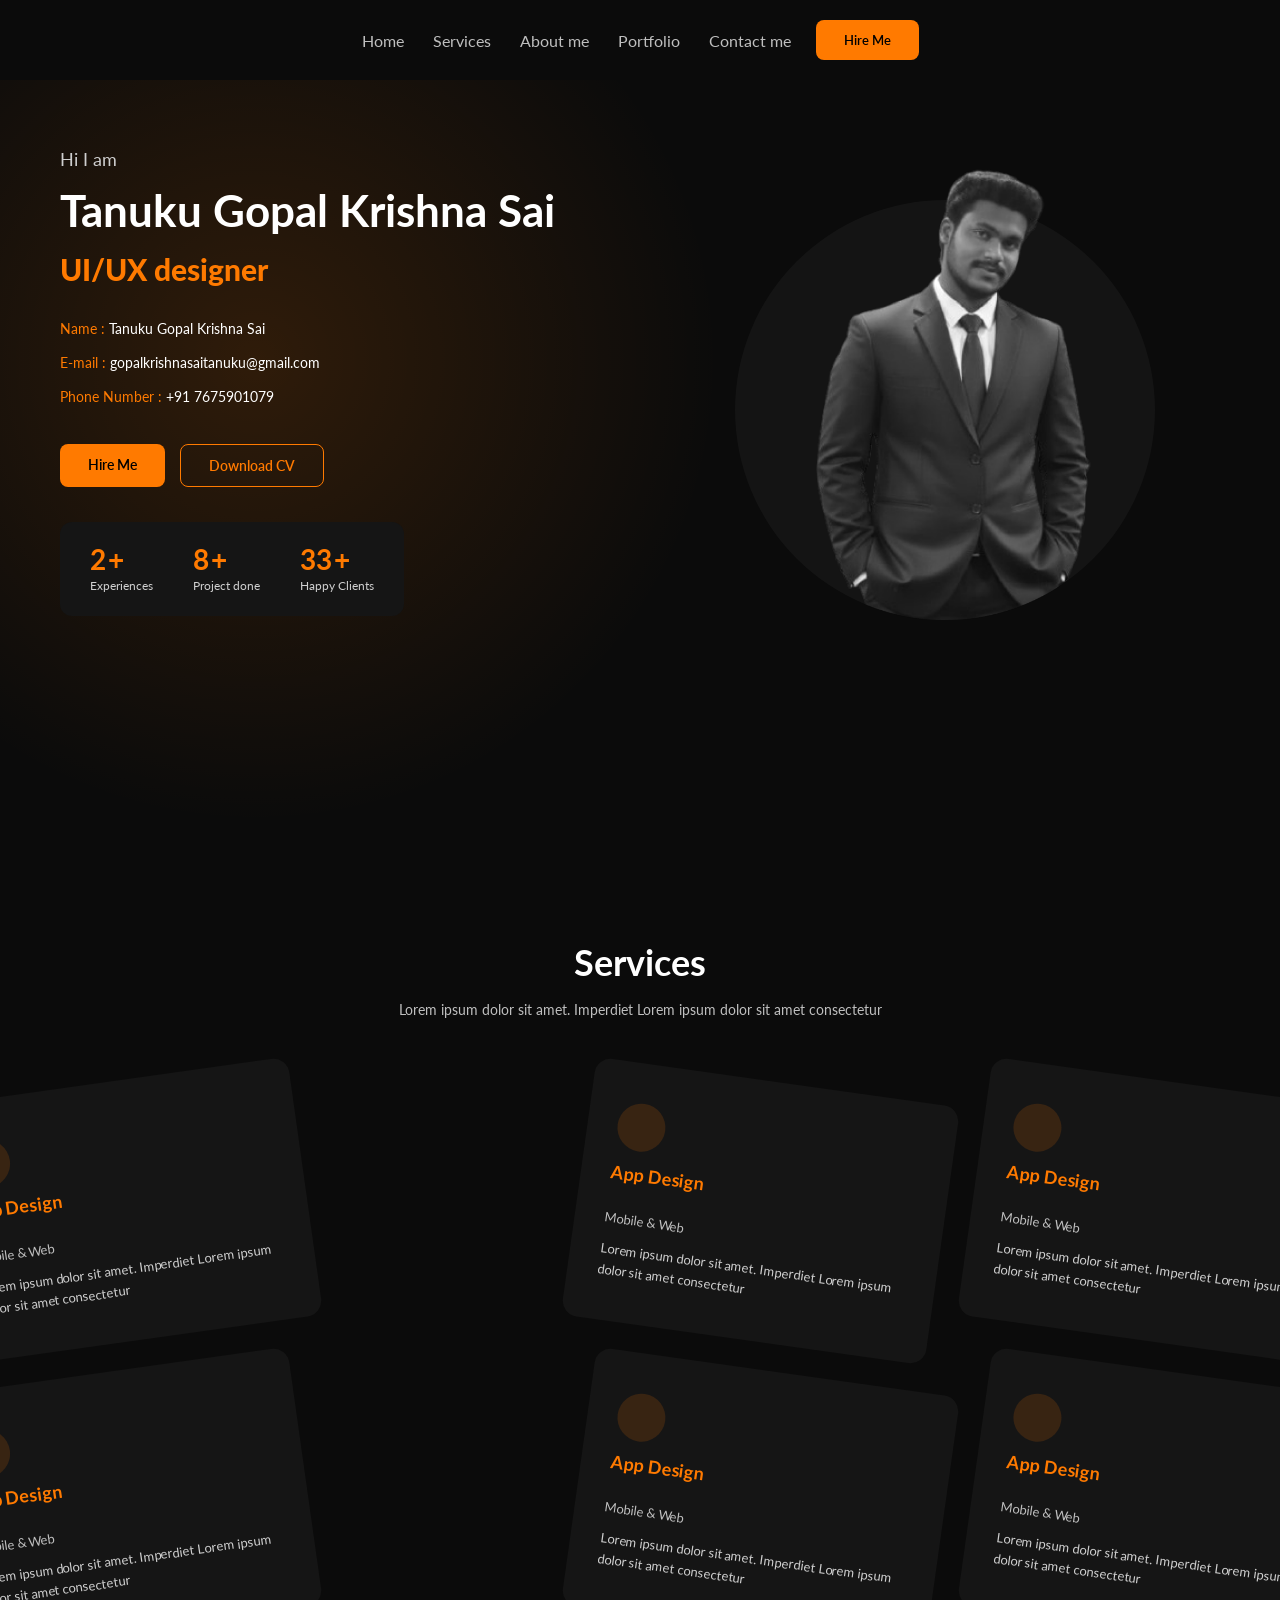
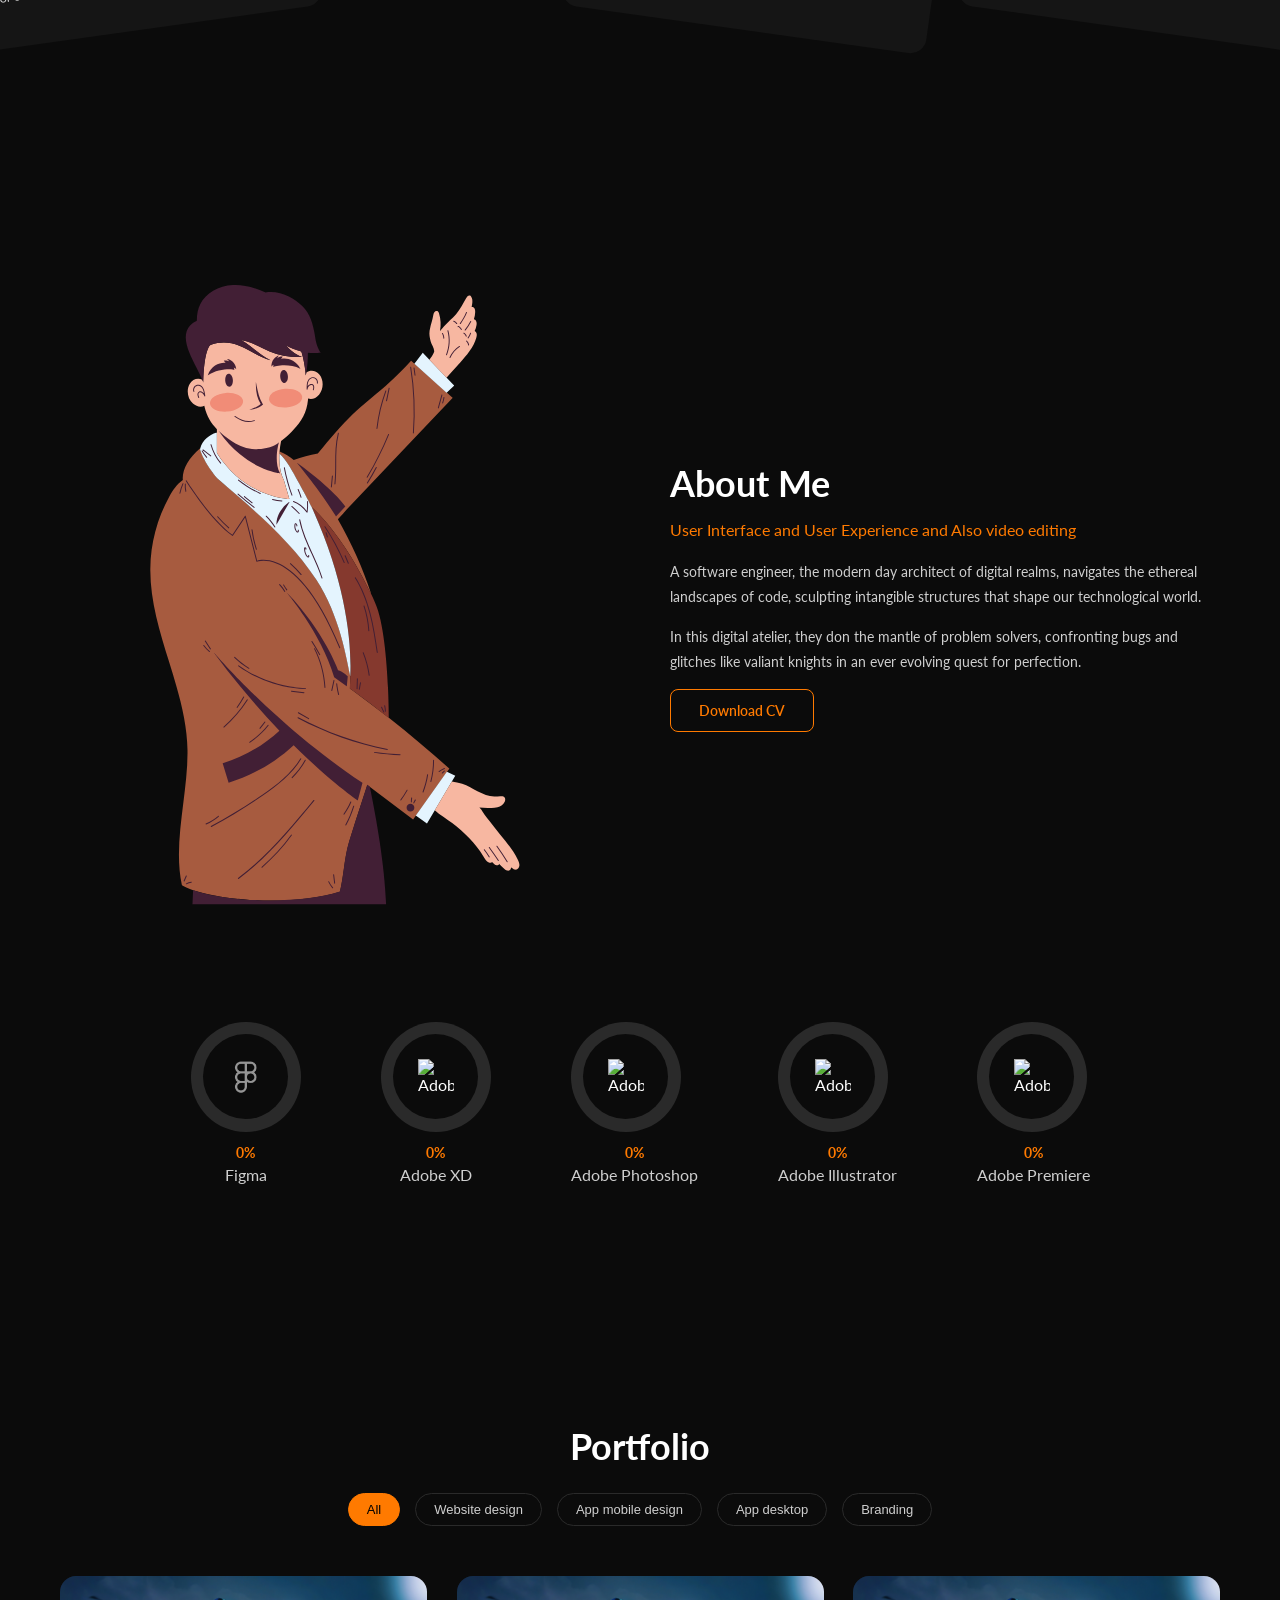
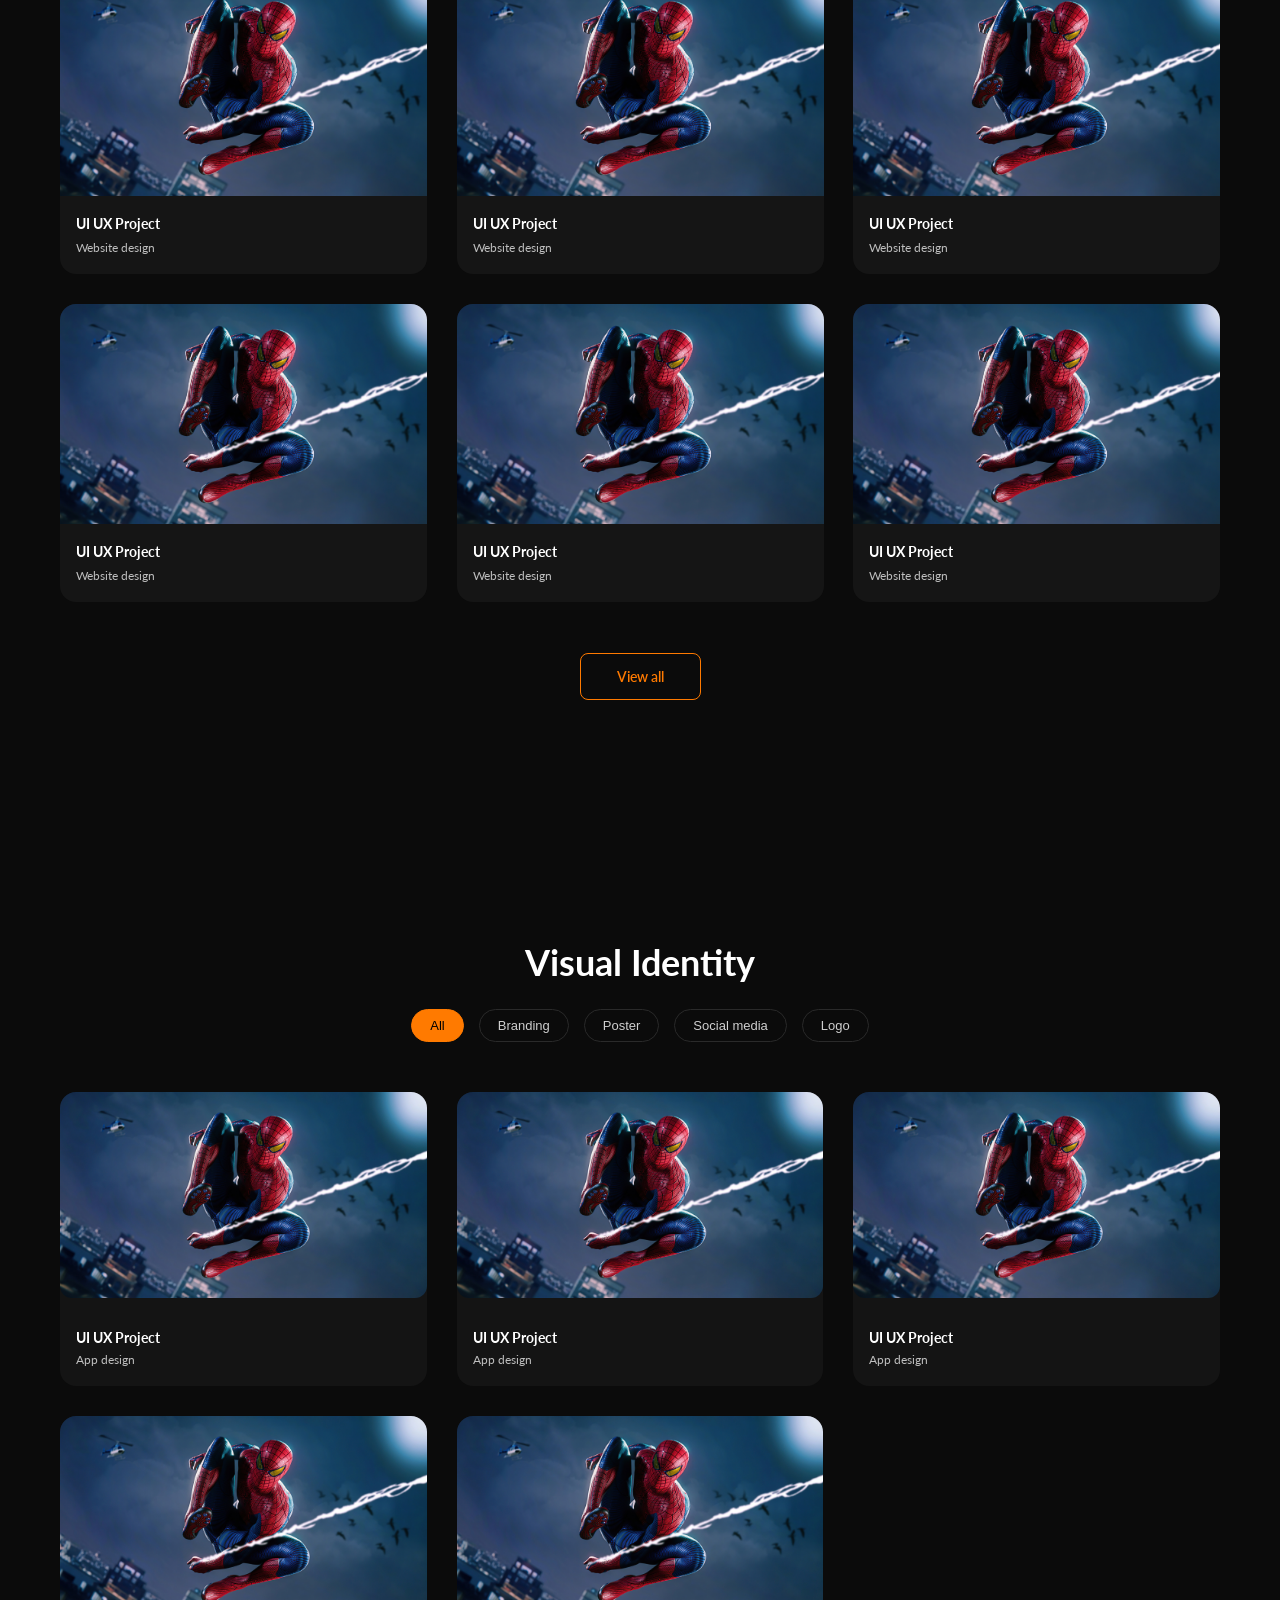
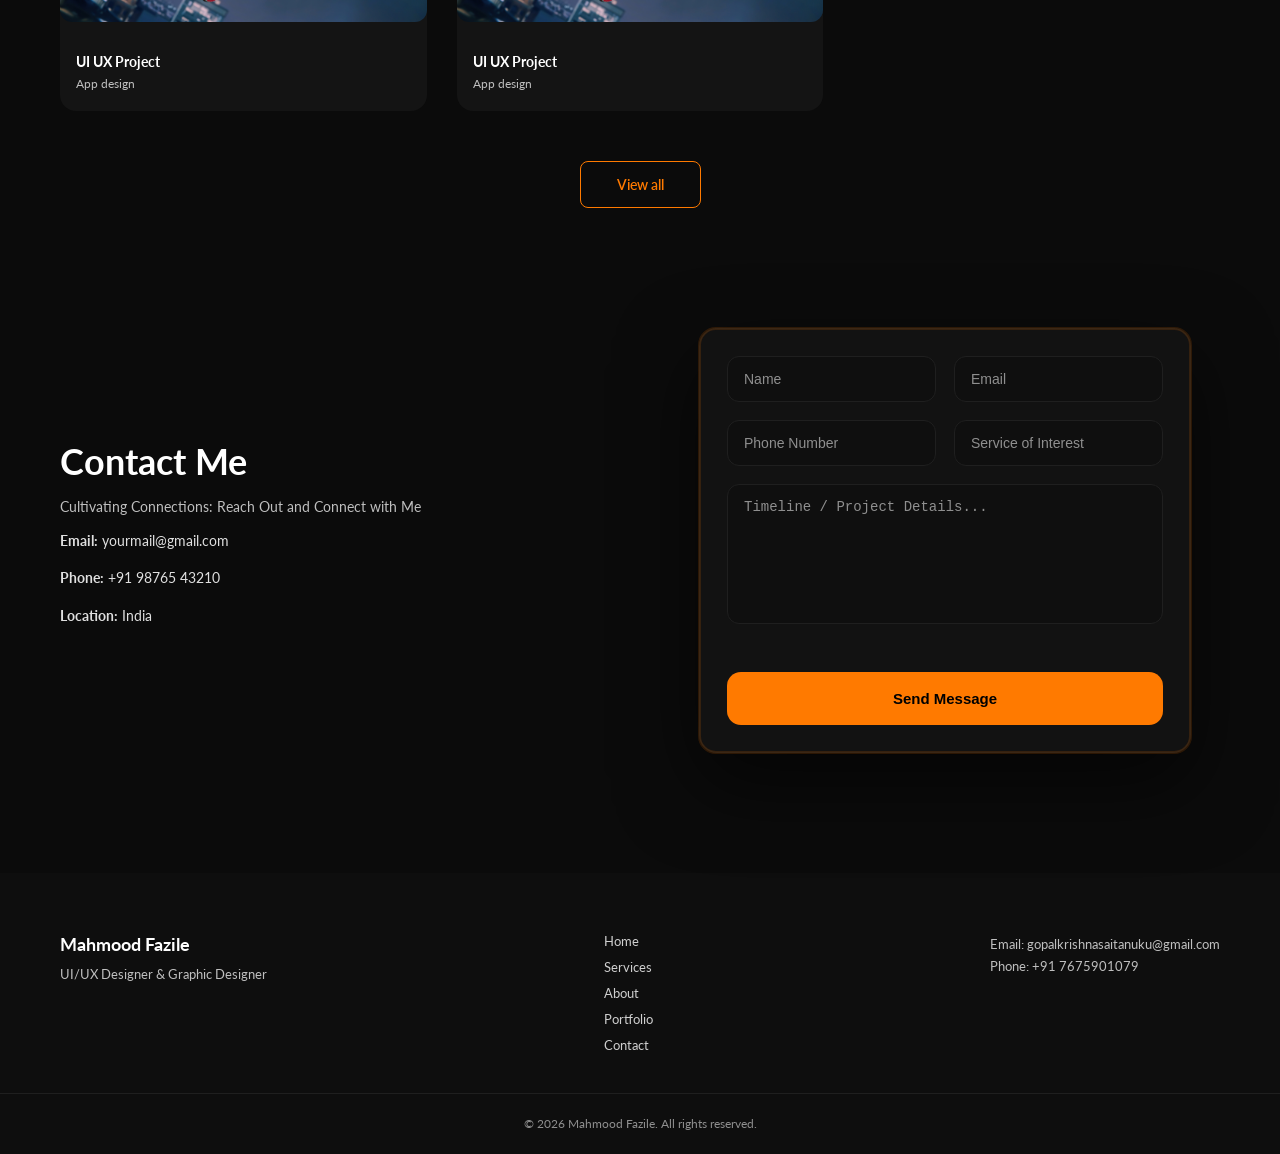
==== commit 569907db: "Single page site" ====
--- a/index.html
+++ b/index.html
@@ -16,17 +16,26 @@
  <!-- ================= HEADER ================= -->
 <header class="header">
   <div class="container header-inner">
-    <nav class="nav">
-      <a class="active" href="index.html">Home</a>
-      <a href="#services">Services</a>
-      <a href="about.html">About me</a>
-      <a href="casestudies.html">Portfolio</a>
-      <a href="contact.html">Contact me</a>
+
+    <div class="menu-toggle" id="menuToggle">
+      <span></span>
+      <span></span>
+      <span></span>
+    </div>
+
+    <nav class="nav" id="mobileNav">
+      <a href="#home" class="nav-link active">Home</a>
+      <a href="#services" class="nav-link">Services</a>
+      <a href="#about" class="nav-link">About me</a>
+      <a href="#portfolio" class="nav-link">Portfolio</a>
+      <a href="#contact" class="nav-link">Contact me</a>
     </nav>
 
     <a href="#contact" class="btn hire-btn">Hire Me</a>
+
   </div>
 </header>
+
 
 <!-- ================= HERO ================= -->
 <section class="hero">
@@ -67,6 +76,9 @@
 
     <!-- RIGHT IMAGE -->
     <div class="hero-right">
+
+
+
       <div class="image-circle hero-circle-zoom">
         <img src="images/profile.png" alt="Hero Image" class="hero-image">
       </div>
@@ -196,7 +208,7 @@
   </div>
 </section>
 <!-- ================= ABOUT ================= -->
-<section class="about">
+<section class="about" id="about">
   <div class="container about-inner">
 
     <!-- LEFT SVG -->
@@ -735,7 +747,7 @@
 
 </section>
 <!-- ================= PORTFOLIO ================= -->
-<section class="portfolio">
+<section class="portfolio"  id="portfolio">
   <div class="container">
 
     <!-- UI / UX PORTFOLIO -->
@@ -908,33 +920,47 @@
 </section>
 <!-- ================= CONTACT ================= -->
 <section class="contact" id="contact">
-  <div class="container">
-
-    <div class="contact-header">
+  <div class="container contact-inner">
+
+    <!-- LEFT : CONTACT INFO -->
+    <div class="contact-info">
       <h2>Contact Me</h2>
-      <p>
+      <p class="contact-subtext">
         Cultivating Connections: Reach Out and Connect with Me
       </p>
-    </div>
-
-    <form class="contact-form">
+
+      <div class="contact-details">
+        <p><strong>Email:</strong> yourmail@gmail.com</p>
+        <p><strong>Phone:</strong> +91 98765 43210</p>
+        <p><strong>Location:</strong> India</p>
+      </div>
+    </div>
+
+    <!-- RIGHT : CONTACT FORM -->
+    <form
+  class="contact-form"
+  id="contactForm"
+  action="https://formspree.io/f/mlgwenwj"
+  method="POST"
+>
+
       <div class="form-row">
-        <input type="text" placeholder="Name" required>
-        <input type="email" placeholder="Email" required>
-      </div>
-
-      <div class="form-row">
-        <input type="text" placeholder="Phone Number">
-        <input type="text" placeholder="Service of Interest">
-      </div>
-
-      <textarea placeholder="Timeline / Project Details..."></textarea>
-
-      <button type="submit" class="contact-btn">Send Message</button>
-    </form>
+       <input type="text" name="name" placeholder="Name" required>
+<input type="email" name="email" placeholder="Email" required>
+<input type="text" name="phone" placeholder="Phone Number">
+<input type="text" name="service" placeholder="Service of Interest">
+<textarea name="message" placeholder="Timeline / Project Details..."></textarea>
+
+
+
+     <button type="submit" class="contact-btn">
+  Send Message
+</button>
+
 
   </div>
 </section>
+
 <!-- ================= FOOTER ================= -->
 <footer class="footer">
   <div class="container footer-inner">
@@ -982,5 +1008,6 @@
   </div>
 </div>
 
+
 </body>
 </html>
--- a/css/style.css
+++ b/css/style.css
@@ -1,3 +1,7 @@
+html, body {
+  width: 100%;
+  overflow-x: hidden;
+}
 /* ================= RESET ================= */
 * {
   margin: 0;
@@ -88,6 +92,8 @@
 .nav a:hover {
   color: #ff7a00;
 }
+
+
 
 
 /* ================= HERO ================= */
@@ -401,7 +407,7 @@
   display: flex;
   justify-content: center;
   flex-wrap: wrap;
-  gap: 60px;
+  gap: 80px;
 }
 
 .skill-circle {
@@ -454,7 +460,7 @@
 
 /* tool name */
 .skill-name {
-  font-size: 13px;
+  font-size: 16px;
   color: #cfcfcf;
 }
 
@@ -1502,5 +1508,382 @@
   color: #fff;
   cursor: pointer;
   box-shadow: 0 10px 25px rgba(0,0,0,0.4);
-}
-
+}/* ================= CONTACT ================= */
+
+.contact {
+  padding: 120px 0;
+  background: #0b0b0b;
+}
+
+.contact-inner {
+  display: grid;
+  grid-template-columns: 1fr 1fr;
+  gap: 60px;
+  align-items: center;
+}
+
+/* LEFT INFO */
+.contact-info h2 {
+  font-size: 36px;
+  margin-bottom: 12px;
+}
+
+.contact-subtext {
+  font-size: 14px;
+  color: #bfbfbf;
+  margin-bottom: 30px;
+}
+
+.contact-details p {
+  font-size: 14px;
+  margin-bottom: 14px;
+  color: #e0e0e0;
+}
+
+/* ================= CONTACT FORM GRID FIX ================= */
+
+.contact-form {
+  display: grid;
+  grid-template-columns: repeat(2, 1fr);
+  gap: 18px;
+}
+
+/* form rows should NOT control layout */
+.form-row {
+  display: contents;
+}
+
+/* inputs */
+.contact-form input,
+.contact-form textarea {
+  background: #0f0f0f;
+  border: 1px solid #1f1f1f;
+  border-radius: 12px;
+  padding: 14px 16px;
+  color: #fff;
+  font-size: 14px;
+  outline: none;
+}
+
+/* FULL WIDTH textarea */
+.contact-form textarea {
+  grid-column: 1 / -1;
+  min-height: 140px;
+  resize: none;
+}
+
+/* FULL WIDTH button */
+.contact-btn {
+  grid-column: 1 / -1;
+  background: #ff7a00;
+  color: #000;
+  border: none;
+  border-radius: 14px;
+  padding: 18px;
+  font-size: 15px;
+  font-weight: 600;
+  cursor: pointer;
+  transition: transform 0.25s ease, box-shadow 0.25s ease;
+}
+
+/* button hover */
+.contact-btn:hover {
+  transform: translateY(-2px);
+  box-shadow: 0 12px 30px rgba(255, 122, 0, 0.35);
+}
+
+/* mobile */
+@media (max-width: 768px) {
+  .contact-form {
+    grid-template-columns: 1fr;
+  }
+}
+/* ================= CONTACT FORM CARD BACKGROUND ================= */
+
+.contact-form {
+  background: #121212;
+  border-radius: 18px;
+  padding: 28px;
+  box-shadow:
+    inset 0 0 0 1px rgba(255, 255, 255, 0.03),
+    0 30px 80px rgba(0, 0, 0, 0.6);
+}
+.contact-form {
+  position: relative;
+}
+
+.contact-form::before {
+  content: "";
+  position: absolute;
+  inset: -1px;
+  border-radius: 18px;
+  border: 3px solid rgba(255, 122, 0, 0.15);
+  pointer-events: none;
+}
+
+html {
+  scroll-behavior: smooth;
+}
+/* ================= MOBILE HEADER ================= */
+
+.menu-toggle {
+  display: none;
+  flex-direction: column;
+  gap: 6px;
+  cursor: pointer;
+}
+
+.menu-toggle span {
+  width: 24px;
+  height: 2px;
+  background: #fff;
+}
+
+@media (max-width: 768px) {
+  .menu-toggle {
+    display: flex;
+  }
+
+  .hire-btn {
+    display: block;
+  }
+}
+
+/* ================= MOBILE HEADER FIX ================= */
+@media (max-width: 768px) {
+  .header-inner {
+    justify-content: space-between; /* menu left, button right */
+    padding: 0 16px;
+  }
+}
+
+@media (max-width: 768px) {
+  .menu-toggle {
+    display: flex;
+    flex-direction: column;
+    gap: 6px;
+    cursor: pointer;
+    z-index: 1100;
+  }
+
+  .menu-toggle span {
+    width: 24px;
+    height: 2px;
+    background: #ffffff;
+  }
+}
+
+@media (max-width: 768px) {
+  .nav {
+    position: fixed;
+    top: 80px;
+    left: 0;
+    width: 100%;
+    background: #0b0b0b;
+    flex-direction: column;
+    align-items: center;
+    gap: 20px;
+    padding: 24px 0;
+    transform: translateY(-120%);
+    transition: transform 0.35s ease;
+    z-index: 1000;
+  }
+
+  .nav.open {
+    transform: translateY(0);
+  }
+}
+/* ================= MOBILE NAV FIX ================= */
+
+@media (max-width: 768px) {
+
+  /* hide nav by default */
+  .nav {
+    position: absolute;
+    top: 80px; /* below header */
+    left: 0;
+    width: 100%;
+    background: #0b0b0b;
+    display: none;
+    flex-direction: column;
+    padding: 20px 0;
+    z-index: 999;
+  }
+
+  /* show nav when open */
+  .nav.open {
+    display: flex;
+  }
+
+  .nav a {
+    padding: 14px 20px;
+    text-align: center;
+    font-size: 16px;
+  }
+
+  /* header layout */
+  .header-inner {
+    justify-content: space-between;
+  }
+
+  /* hamburger visible */
+  .menu-toggle {
+    display: flex;
+  }
+
+  /* hire button stays right */
+  .hire-btn {
+    margin-left: auto;
+  }
+}
+/* ================= MOBILE FIX: VISUAL GRID ================= */
+@media (max-width: 768px) {
+
+  .visual-grid {
+    display: grid;
+    grid-template-columns: 1fr;
+    gap: 20px;
+  }
+
+  .visual-card {
+    width: 100%;
+  }
+
+}
+/* ================= MOBILE FIX #3: CONTACT SECTION ================= */
+@media (max-width: 768px) {
+
+  .contact .container {
+    padding: 0 16px;
+  }
+
+  /* Stack everything */
+  .contact-form {
+    width: 100%;
+  }
+
+  .contact-form .form-row {
+    display: flex;
+    flex-direction: column;
+    gap: 14px;
+  }
+
+  /* Full-width inputs */
+  .contact-form input,
+  .contact-form textarea {
+    width: 100%;
+  }
+
+  /* Textarea spacing */
+  .contact-form textarea {
+    min-height: 120px;
+  }
+
+  /* Center & full-width button */
+  .contact-btn {
+    width: 100%;
+    margin-top: 16px;
+  }
+
+}
+
+/* ================= MOBILE FIX #3 (FINAL): CONTACT LAYOUT ================= */
+@media (max-width: 768px) {
+
+  /* Stack contact section vertically */
+  .contact-inner {
+    display: flex;
+    flex-direction: column;
+    gap: 24px;
+  }
+
+  /* Contact details on top */
+  .contact-left {
+    order: 1;
+    text-align: left;
+  }
+
+  /* Form below */
+  .contact-form {
+    order: 2;
+    width: 100%;
+  }
+
+  /* Inputs full width */
+  .contact-form input,
+  .contact-form textarea {
+    width: 100%;
+  }
+
+  /* Stack form rows */
+  .contact-form .form-row {
+    flex-direction: column;
+    gap: 14px;
+  }
+
+  /* Button full width */
+  .contact-btn {
+    width: 100%;
+  }
+}
+
+/* ===== HERO TOOLS ORBIT ===== */
+
+.hero-right {
+  position: relative;
+}
+
+/* container */
+.tools-orbit {
+  position: absolute;
+  inset: 0;
+  margin: auto;
+  width: 420px;
+  height: 420px;
+  pointer-events: none;
+  z-index: 1;
+}
+
+/* icons base */
+.tool-icon {
+  position: absolute;
+  width: 42px;
+  height: 42px;
+  opacity: 0.9;
+  filter: drop-shadow(0 6px 14px rgba(0,0,0,0.6));
+  animation: float 6s ease-in-out infinite;
+}
+
+/* positions (tuned to your reference) */
+.t1 { top: 0%; left: 20%; transform: translateX(-50%); }
+.t2 { top: 20%; right: 0%; }
+.t3 { bottom: 20%; right: 5%; }
+.t4 { bottom: 0%; left: 50%; transform: translateX(-50%); }
+.t5 { bottom: 25%; left: 5%; }
+.t6 { top: 20%; left: 0%; }
+.t7 { top: 0%; left: 10%; }
+
+/* floating animation */
+@keyframes float {
+  0%, 100% { transform: translateY(0); }
+  50% { transform: translateY(-10px); }
+}
+
+/* ensure photo stays above icons */
+.hero-image {
+  position: relative;
+  z-index: 2;
+}
+
+/* MOBILE ADJUSTMENTS */
+@media (max-width: 768px) {
+  .tools-orbit {
+    width: 300px;
+    height: 300px;
+  }
+
+  .tool-icon {
+    width: 32px;
+    height: 32px;
+  }
+}
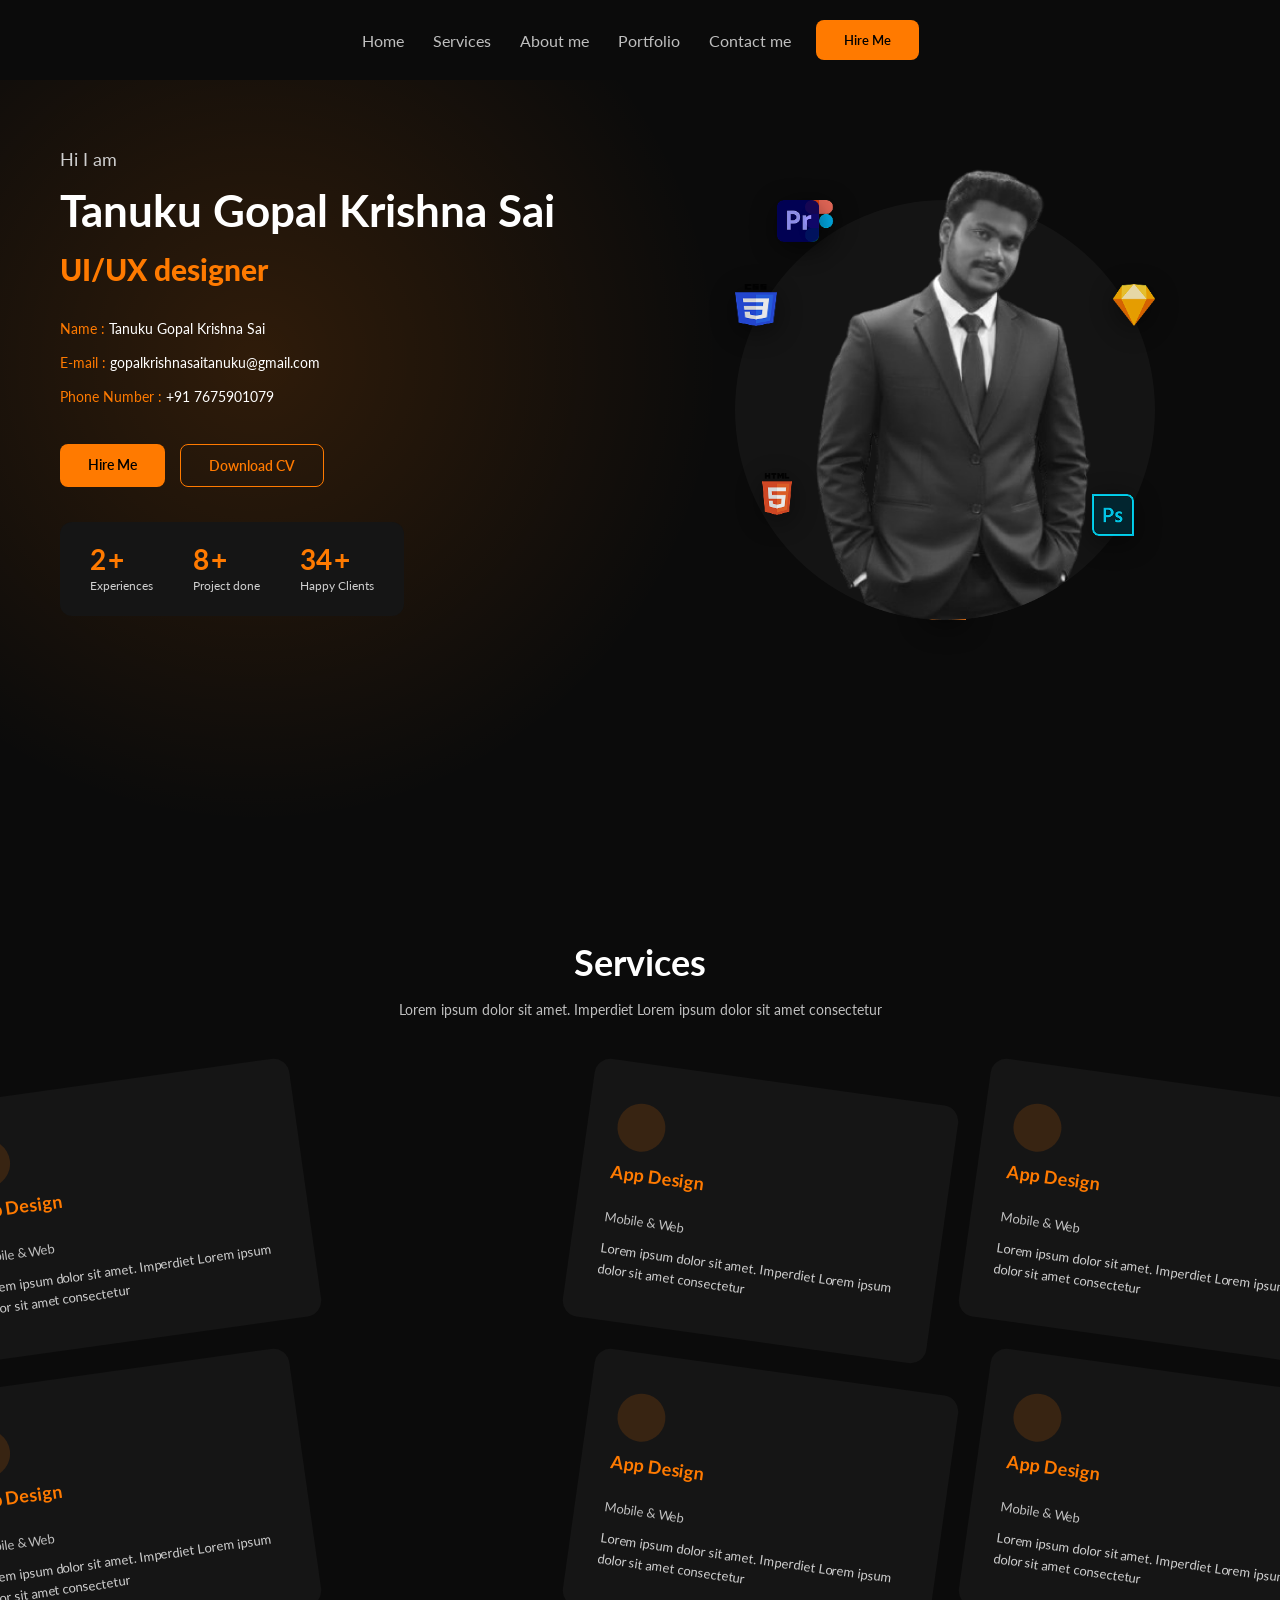
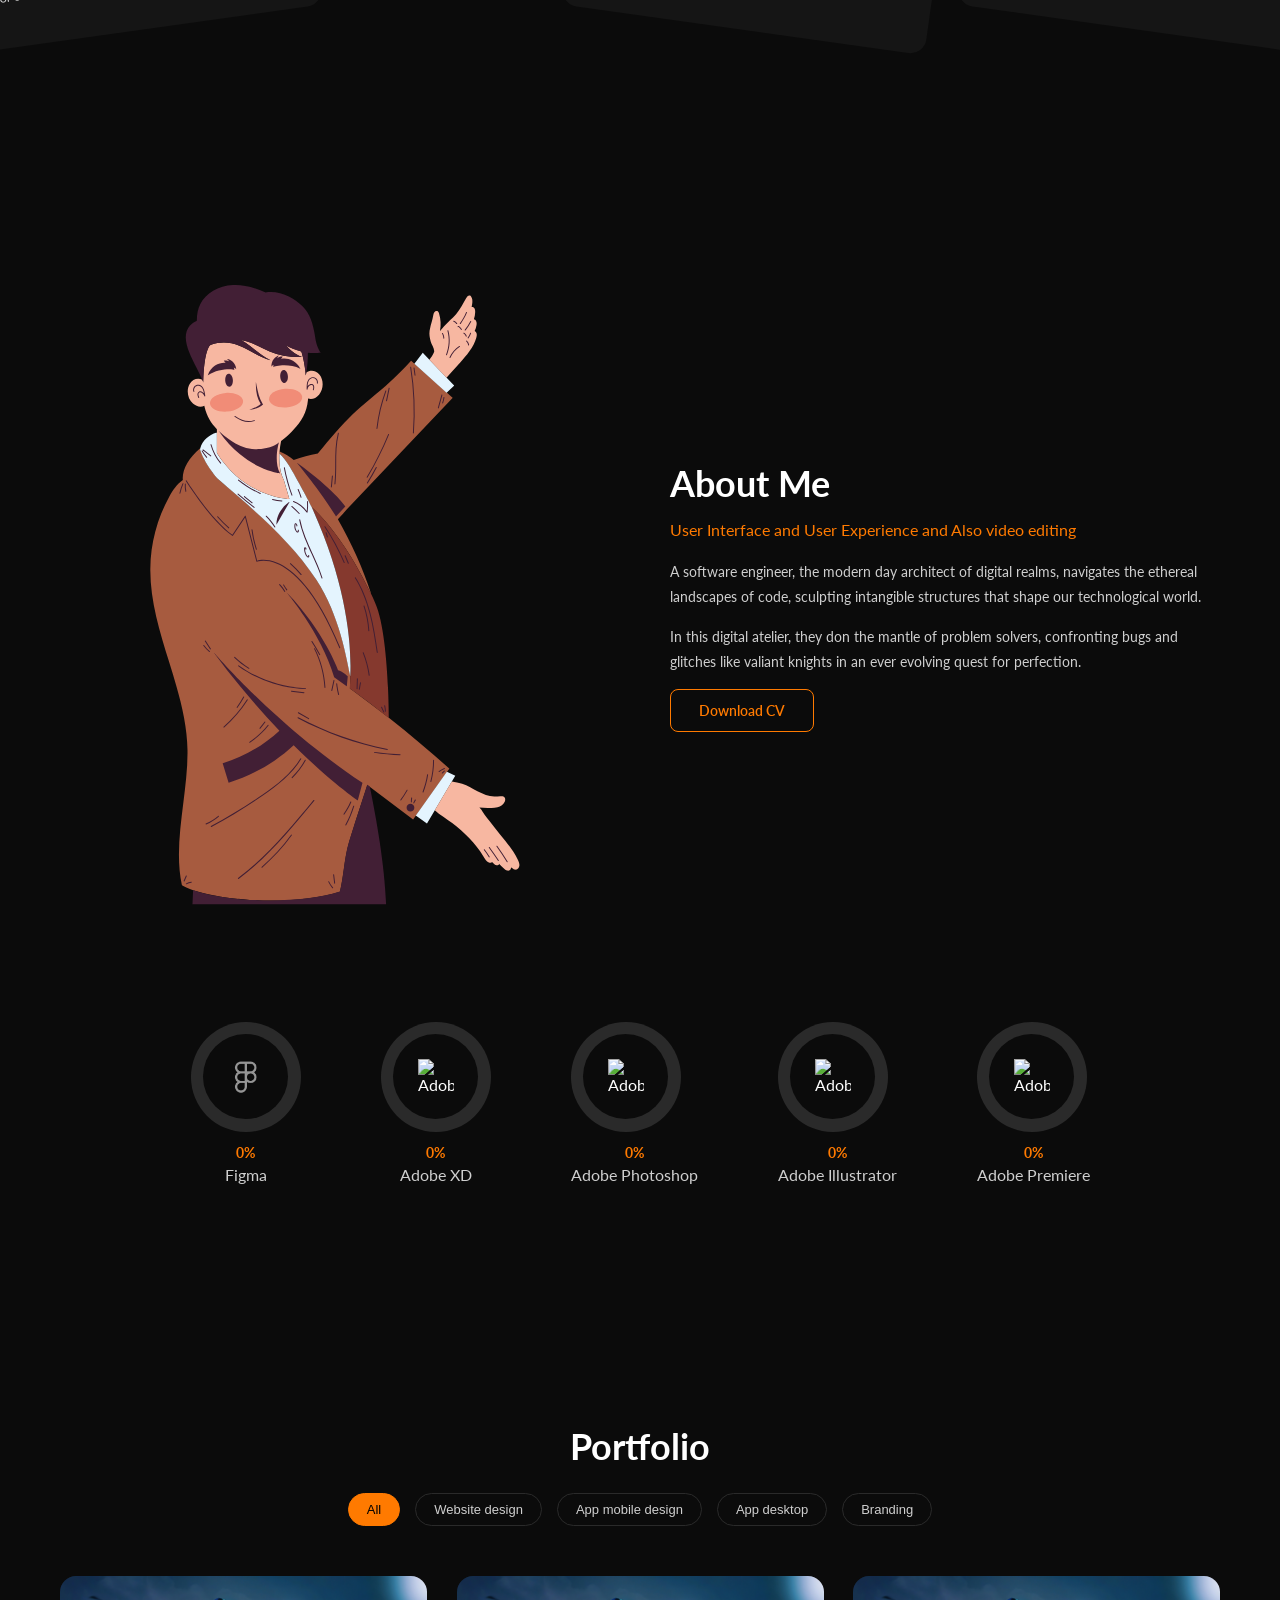
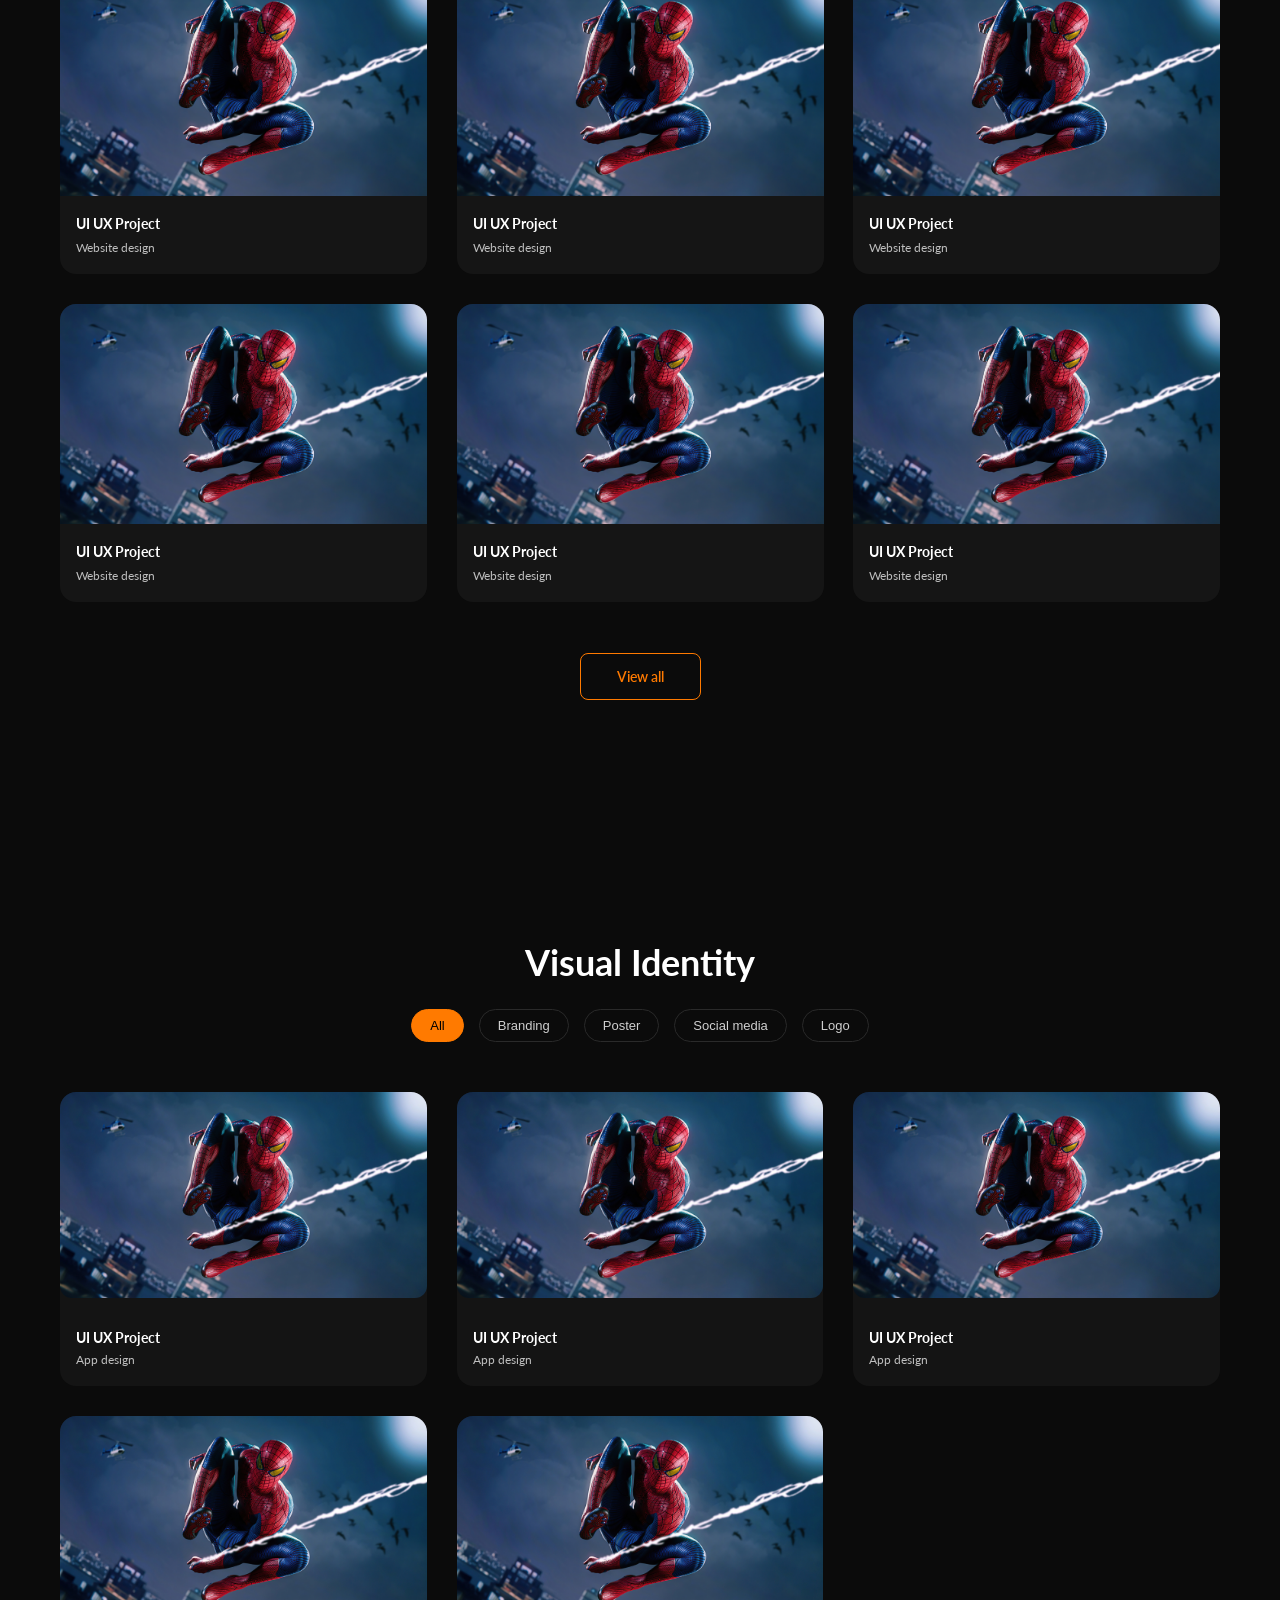
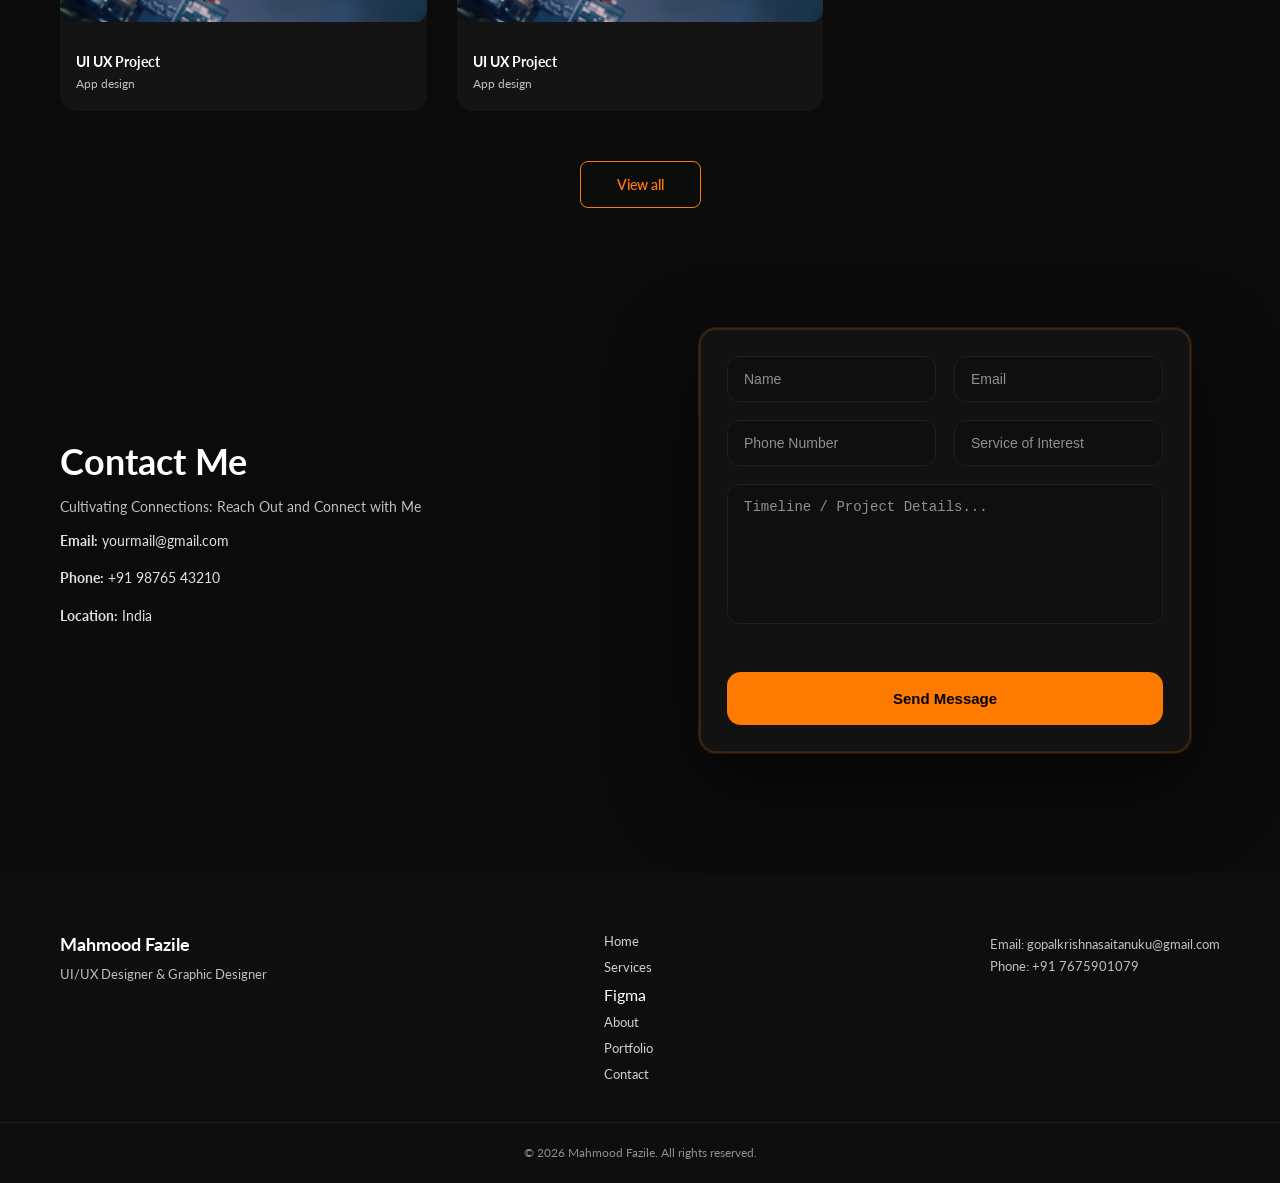
==== commit ca17b5e9: "Content changes" ====
--- a/index.html
+++ b/index.html
@@ -77,7 +77,17 @@
     <!-- RIGHT IMAGE -->
     <div class="hero-right">
 
-
+<div class="tools-orbit-wrapper">
+  <div class="tools-orbit">
+    <img src="images/figmaa.png" class="tool-icon t1" alt="Figma">
+    <img src="images/sketch.png" class="tool-icon t2" alt="Sketch">
+    <img src="images/photoshop.png" class="tool-icon t3" alt="Photoshop">
+    <img src="images/illustrator.png" class="tool-icon t4" alt="Illustrator">
+    <img src="images/html.png" class="tool-icon t5" alt="HTML">
+    <img src="images/css.png" class="tool-icon t6" alt="CSS">
+    <img src="images/premierpro.png" class="tool-icon t7" alt="PremierPro">
+  </div>
+  </div>
 
       <div class="image-circle hero-circle-zoom">
         <img src="images/profile.png" alt="Hero Image" class="hero-image">
@@ -972,7 +982,7 @@
 
     <div class="footer-links">
       <a href="index.html">Home</a>
-      <a href="#services">Services</a>
+      <a href="#services">Services</a>Figma
       <a href="about.html">About</a>
       <a href="casestudies.html">Portfolio</a>
       <a href="#contact">Contact</a>
